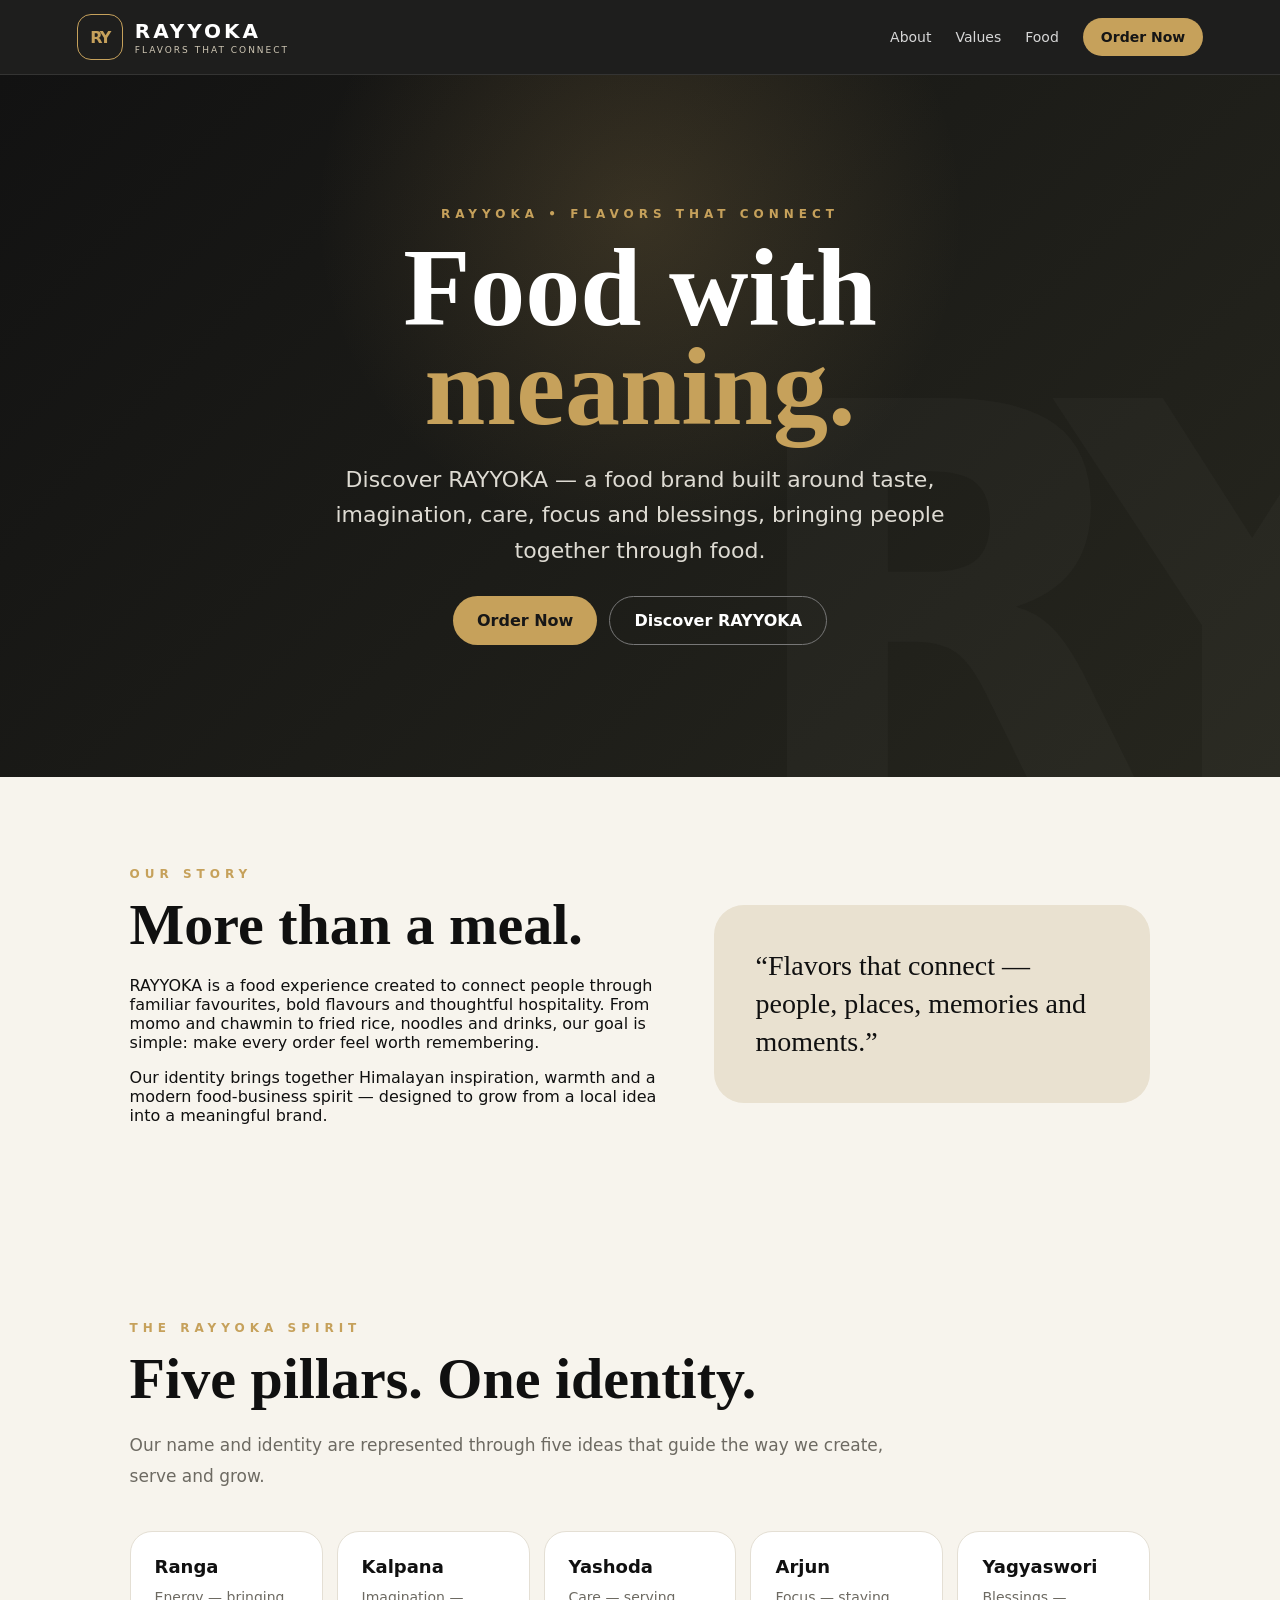
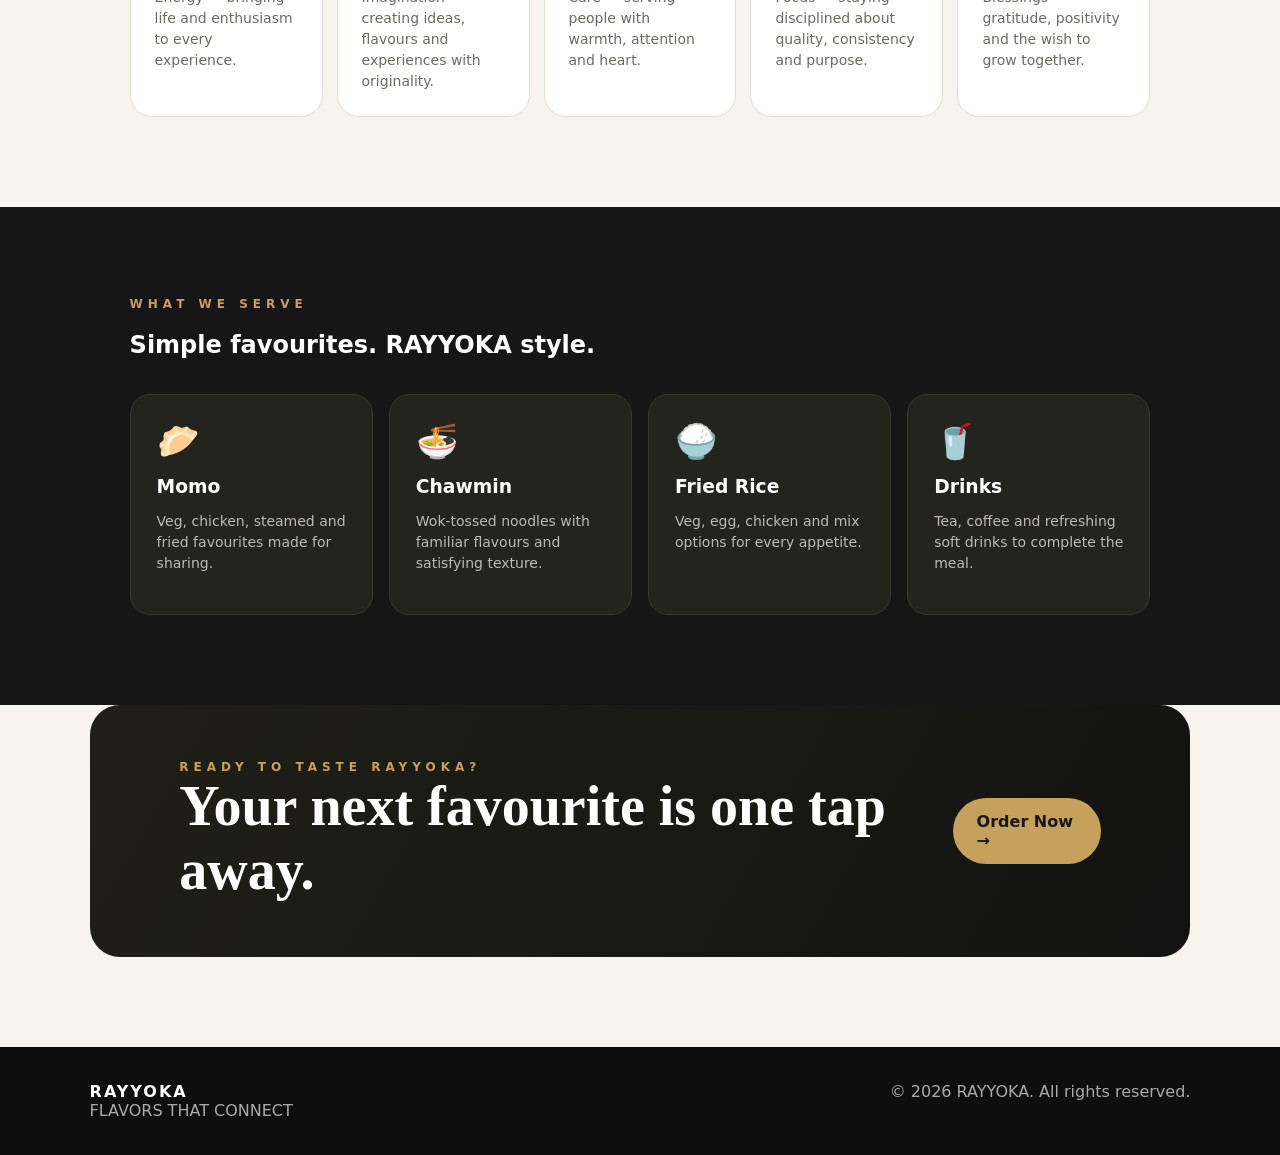
==== index.html @ 3b163a24 "Build official RAYYOKA public homepage with direct online ordering CTA" ====
<!doctype html>
<html lang="en">
<head>
<meta charset="utf-8">
<meta name="viewport" content="width=device-width,initial-scale=1,viewport-fit=cover">
<meta name="theme-color" content="#101010">
<meta name="description" content="RAYYOKA — Flavors That Connect. Discover our story, food, values and order online.">
<title>RAYYOKA • Flavors That Connect</title>
<style>
:root{--ink:#101010;--paper:#f7f4ed;--gold:#c6a15b;--olive:#697348;--muted:#6d6a62;--white:#fff}
*{box-sizing:border-box}html{scroll-behavior:smooth}body{margin:0;font-family:Inter,ui-sans-serif,system-ui,-apple-system,Segoe UI,sans-serif;background:var(--paper);color:var(--ink)}a{text-decoration:none;color:inherit}.nav{position:sticky;top:0;z-index:10;background:rgba(16,16,16,.94);backdrop-filter:blur(12px);color:#fff;display:flex;align-items:center;justify-content:space-between;padding:14px 6%;border-bottom:1px solid rgba(255,255,255,.1)}.brand{display:flex;align-items:center;gap:12px}.mark{width:46px;height:46px;border:1px solid var(--gold);border-radius:14px;display:grid;place-items:center;color:var(--gold);font-weight:900;letter-spacing:-2px}.brand b{font-size:20px;letter-spacing:3px}.brand small{display:block;color:#cfc7b4;font-size:9px;letter-spacing:2px;margin-top:2px}.links{display:flex;gap:24px;align-items:center;font-size:14px}.links a:not(.order){opacity:.82}.order{background:var(--gold);color:#151515;padding:11px 18px;border-radius:999px;font-weight:800}.hero{min-height:78vh;display:grid;place-items:center;text-align:center;padding:80px 7%;background:radial-gradient(circle at 50% 20%,rgba(198,161,91,.18),transparent 38%),linear-gradient(135deg,#121212,#26261e);color:#fff;position:relative;overflow:hidden}.hero:after{content:'RY';position:absolute;font-size:42vw;font-weight:900;letter-spacing:-.12em;color:rgba(255,255,255,.025);right:-8%;bottom:-20%}.hero>div{position:relative;z-index:1;max-width:850px}.eyebrow{color:var(--gold);letter-spacing:5px;font-size:12px;font-weight:800}.hero h1{font-family:Georgia,serif;font-size:clamp(52px,9vw,110px);line-height:.9;margin:18px 0}.hero h1 span{color:var(--gold)}.hero p{font-size:clamp(17px,2vw,22px);line-height:1.6;color:#dedbd3;max-width:700px;margin:25px auto}.actions{display:flex;gap:12px;justify-content:center;flex-wrap:wrap;margin-top:28px}.btn{display:inline-flex;align-items:center;justify-content:center;padding:14px 24px;border-radius:999px;font-weight:800}.primary{background:var(--gold);color:#171717}.secondary{border:1px solid #777;color:#fff}.section{padding:90px 7%;max-width:1200px;margin:auto}.section h2{font-family:Georgia,serif;font-size:clamp(34px,5vw,58px);margin:10px 0 18px}.section>p{max-width:760px;color:var(--muted);line-height:1.8;font-size:17px}.pillars{display:grid;grid-template-columns:repeat(5,1fr);gap:14px;margin-top:40px}.pillar{background:#fff;border:1px solid #e4dfd4;border-radius:22px;padding:24px;min-height:180px}.pillar strong{display:block;font-size:18px;margin-bottom:10px}.pillar span{color:var(--muted);line-height:1.5;font-size:14px}.menu{background:#161616;color:#fff;max-width:none}.menu-inner{max-width:1200px;margin:auto;padding:90px 7%}.cards{display:grid;grid-template-columns:repeat(4,1fr);gap:16px;margin-top:35px}.card{background:#24241e;border:1px solid #39382f;border-radius:20px;padding:26px}.card .icon{font-size:34px}.card h3{margin:15px 0 8px}.card p{color:#bcbab3;line-height:1.5;font-size:14px}.story{display:grid;grid-template-columns:1.1fr .9fr;gap:50px;align-items:center}.quote{background:#e9e1d0;border-radius:30px;padding:42px;font-family:Georgia,serif;font-size:28px;line-height:1.35}.cta{margin:0 7% 90px;border-radius:30px;padding:55px 7%;background:linear-gradient(120deg,#202018,#121212);color:#fff;display:flex;align-items:center;justify-content:space-between;gap:30px}.cta h2{margin:0;font-family:Georgia,serif;font-size:clamp(32px,5vw,56px)}footer{background:#0e0e0e;color:#aaa;padding:35px 7%;display:flex;justify-content:space-between;gap:20px;flex-wrap:wrap}footer b{color:#fff;letter-spacing:2px}@media(max-width:850px){.links a:not(.order){display:none}.pillars{grid-template-columns:1fr 1fr}.cards{grid-template-columns:1fr 1fr}.story{grid-template-columns:1fr}.cta{flex-direction:column;align-items:flex-start}}@media(max-width:520px){.pillars,.cards{grid-template-columns:1fr}.section,.menu-inner{padding-top:65px;padding-bottom:65px}.hero{min-height:72vh}.cta{margin-bottom:65px}}
</style>
</head>
<body>
<nav class="nav"><a class="brand" href="#top" aria-label="RAYYOKA home"><div class="mark">RY</div><div><b>RAYYOKA</b><small>FLAVORS THAT CONNECT</small></div></a><div class="links"><a href="#about">About</a><a href="#values">Values</a><a href="#menu">Food</a><a class="order" href="order.html">Order Now</a></div></nav>
<header class="hero" id="top"><div><div class="eyebrow">RAYYOKA • FLAVORS THAT CONNECT</div><h1>Food with <span>meaning.</span></h1><p>Discover RAYYOKA — a food brand built around taste, imagination, care, focus and blessings, bringing people together through food.</p><div class="actions"><a class="btn primary" href="order.html">Order Now</a><a class="btn secondary" href="#about">Discover RAYYOKA</a></div></div></header>
<section class="section" id="about"><div class="story"><div><div class="eyebrow">OUR STORY</div><h2>More than a meal.</h2><p>RAYYOKA is a food experience created to connect people through familiar favourites, bold flavours and thoughtful hospitality. From momo and chawmin to fried rice, noodles and drinks, our goal is simple: make every order feel worth remembering.</p><p>Our identity brings together Himalayan inspiration, warmth and a modern food-business spirit — designed to grow from a local idea into a meaningful brand.</p></div><div class="quote">“Flavors that connect — people, places, memories and moments.”</div></div></section>
<section class="section" id="values"><div class="eyebrow">THE RAYYOKA SPIRIT</div><h2>Five pillars. One identity.</h2><p>Our name and identity are represented through five ideas that guide the way we create, serve and grow.</p><div class="pillars"><div class="pillar"><strong>Ranga</strong><span>Energy — bringing life and enthusiasm to every experience.</span></div><div class="pillar"><strong>Kalpana</strong><span>Imagination — creating ideas, flavours and experiences with originality.</span></div><div class="pillar"><strong>Yashoda</strong><span>Care — serving people with warmth, attention and heart.</span></div><div class="pillar"><strong>Arjun</strong><span>Focus — staying disciplined about quality, consistency and purpose.</span></div><div class="pillar"><strong>Yagyaswori</strong><span>Blessings — gratitude, positivity and the wish to grow together.</span></div></div></section>
<section class="menu" id="menu"><div class="menu-inner"><div class="eyebrow">WHAT WE SERVE</div><h2>Simple favourites. RAYYOKA style.</h2><div class="cards"><div class="card"><div class="icon">🥟</div><h3>Momo</h3><p>Veg, chicken, steamed and fried favourites made for sharing.</p></div><div class="card"><div class="icon">🍜</div><h3>Chawmin</h3><p>Wok-tossed noodles with familiar flavours and satisfying texture.</p></div><div class="card"><div class="icon">🍚</div><h3>Fried Rice</h3><p>Veg, egg, chicken and mix options for every appetite.</p></div><div class="card"><div class="icon">🥤</div><h3>Drinks</h3><p>Tea, coffee and refreshing soft drinks to complete the meal.</p></div></div></div></section>
<section class="cta"><div><div class="eyebrow">READY TO TASTE RAYYOKA?</div><h2>Your next favourite is one tap away.</h2></div><a class="btn primary" href="order.html">Order Now →</a></section>
<footer><div><b>RAYYOKA</b><div>FLAVORS THAT CONNECT</div></div><div>© 2026 RAYYOKA. All rights reserved.</div></footer>
</body></html>
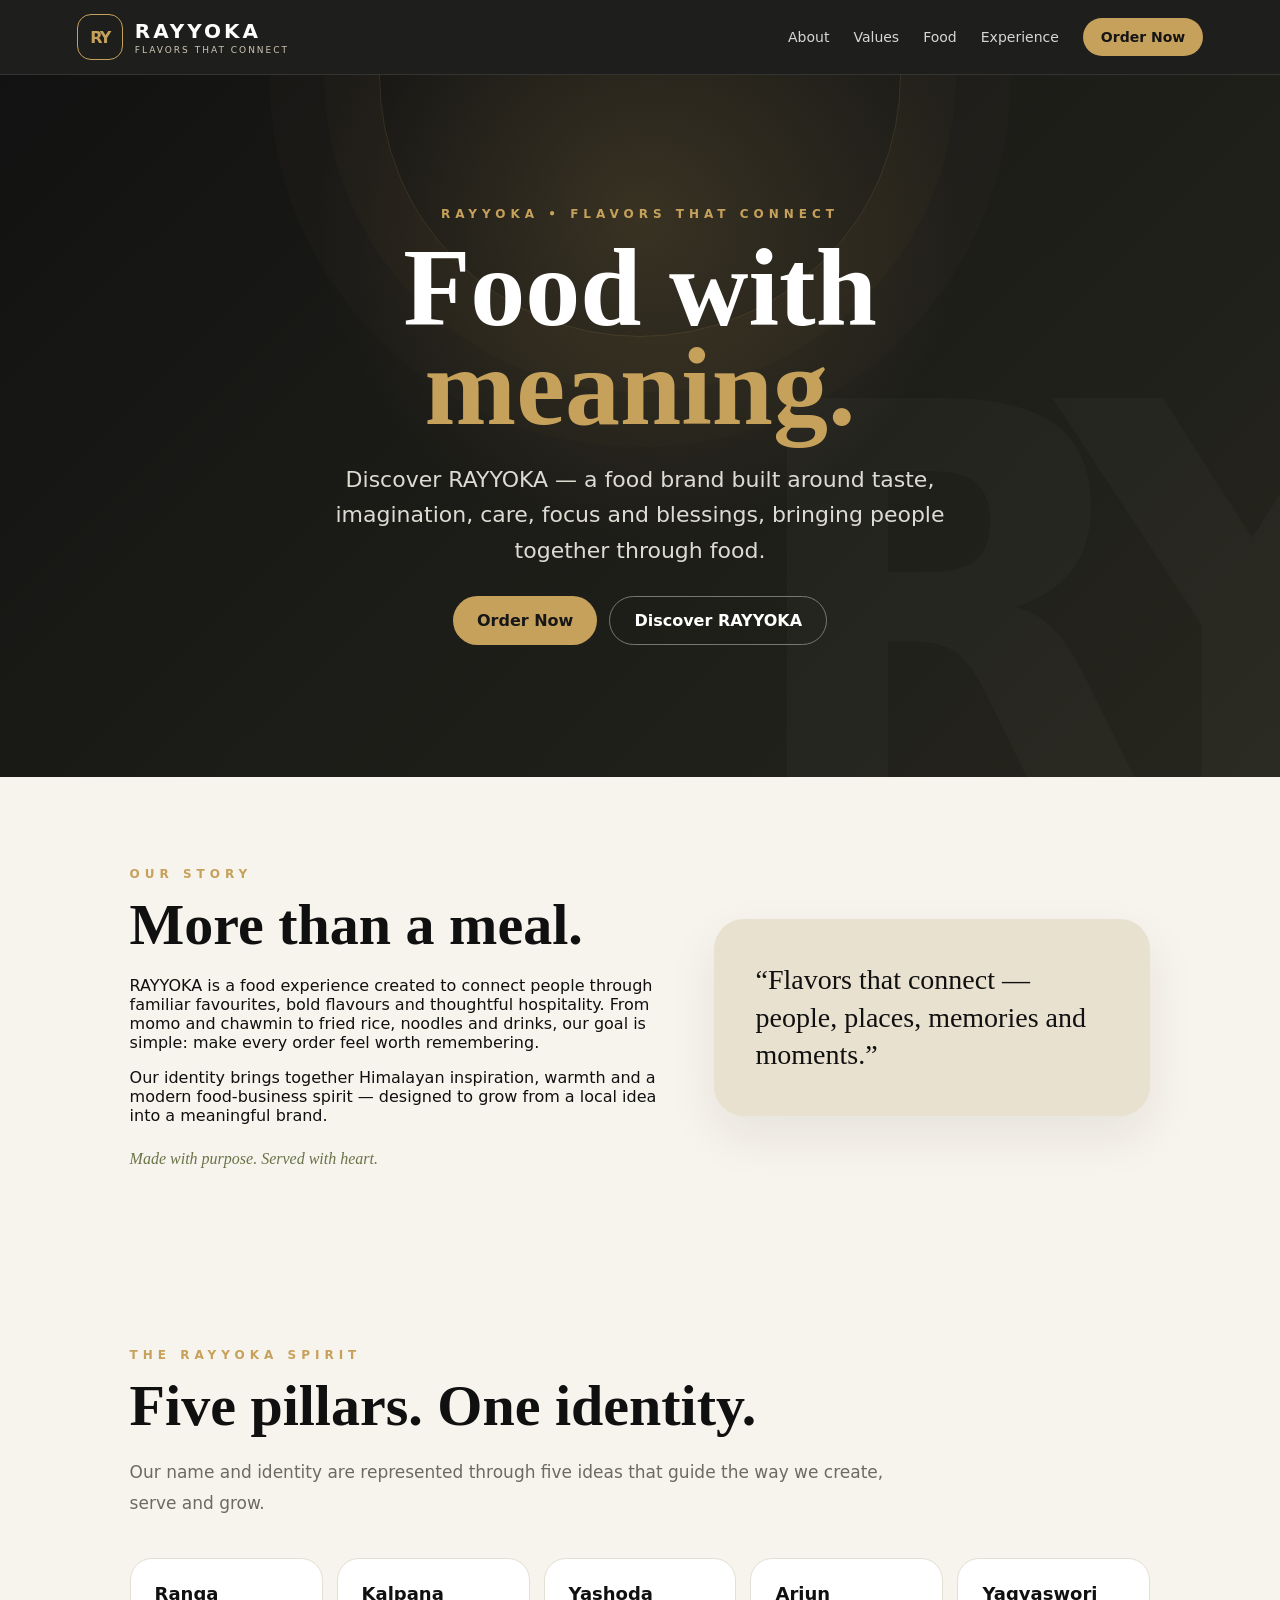
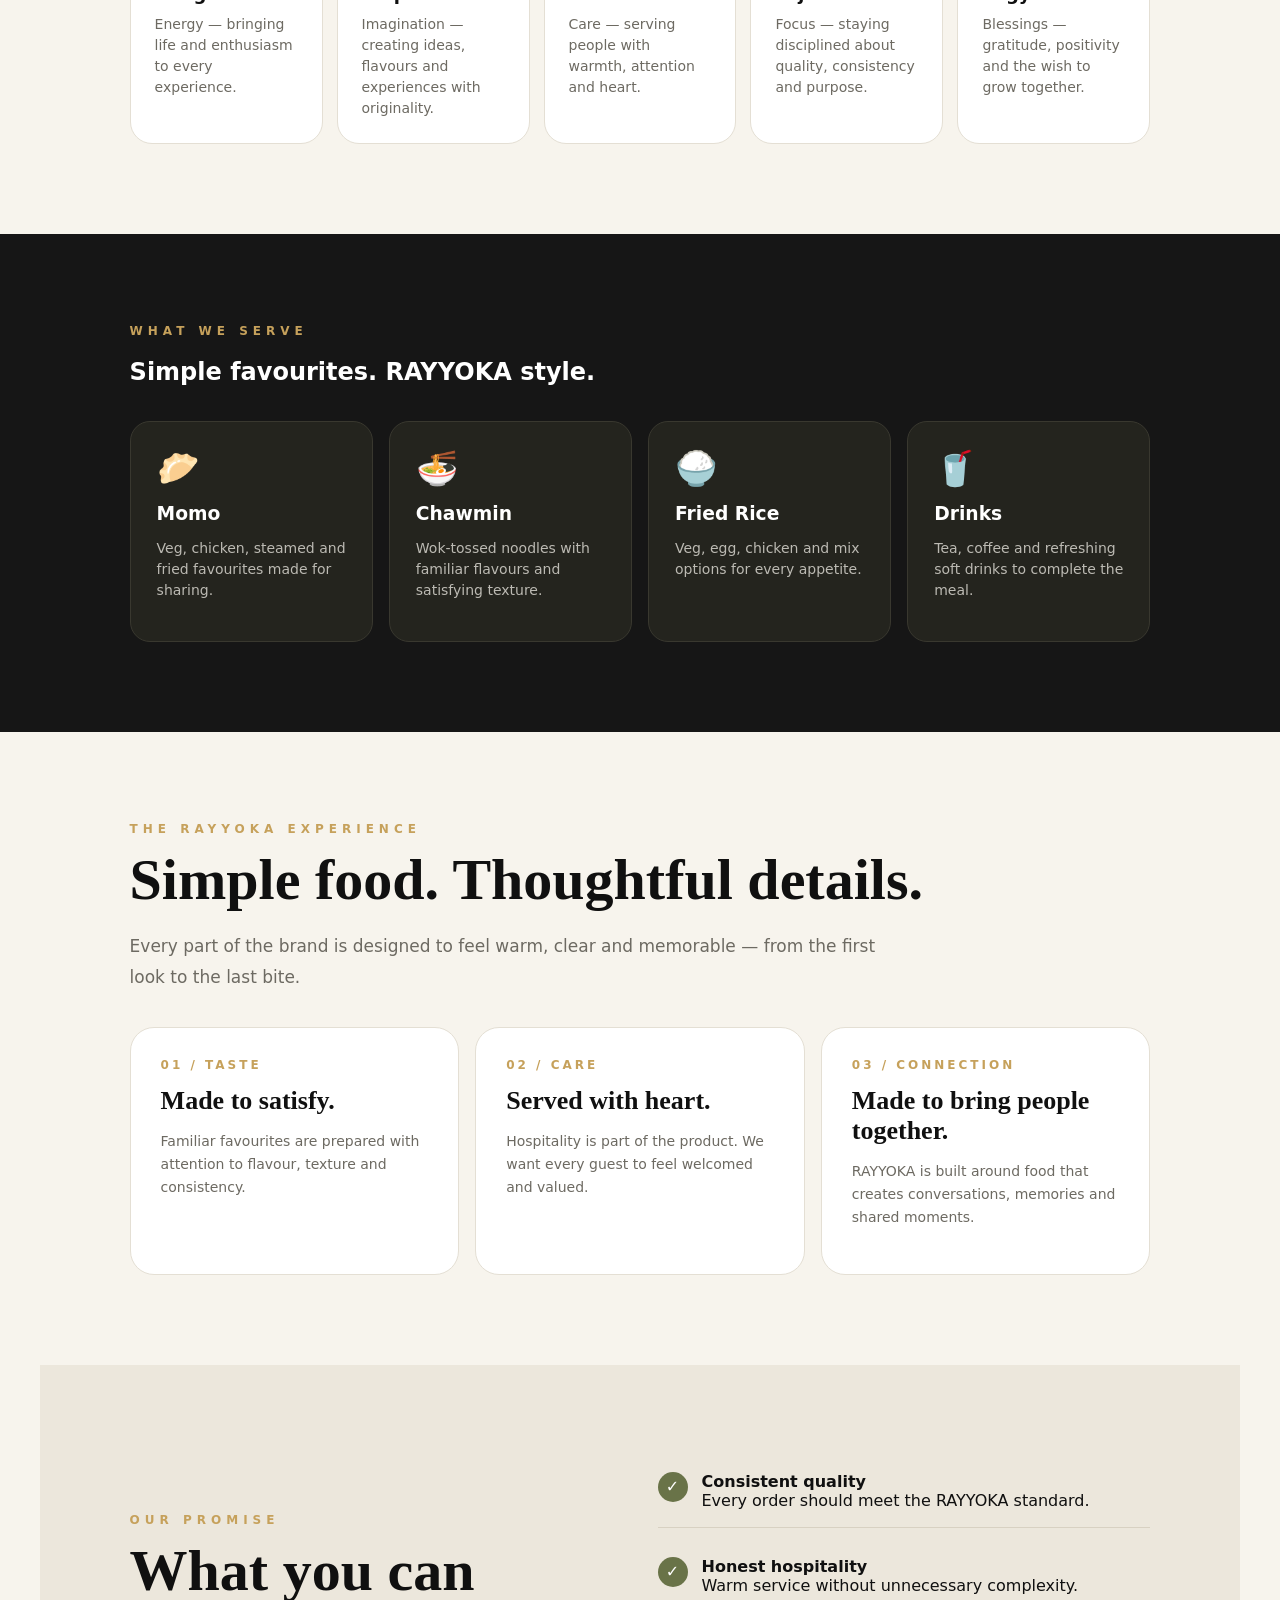
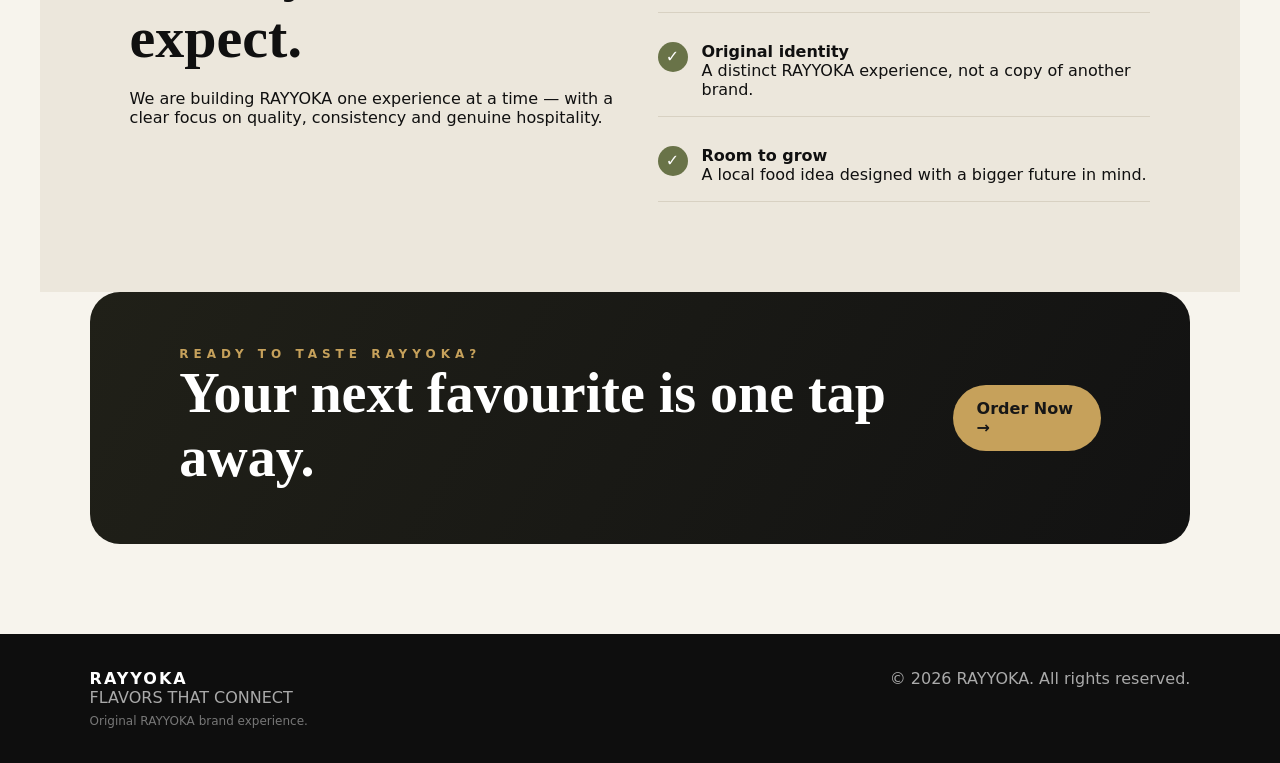
==== commit facbe76d: "Continue RAYYOKA premium public webpage" ====
--- a/index.html
+++ b/index.html
@@ -7,16 +7,18 @@
 <meta name="description" content="RAYYOKA — Flavors That Connect. Discover our story, food, values and order online.">
 <title>RAYYOKA • Flavors That Connect</title>
 <style>
-:root{--ink:#101010;--paper:#f7f4ed;--gold:#c6a15b;--olive:#697348;--muted:#6d6a62;--white:#fff}
-*{box-sizing:border-box}html{scroll-behavior:smooth}body{margin:0;font-family:Inter,ui-sans-serif,system-ui,-apple-system,Segoe UI,sans-serif;background:var(--paper);color:var(--ink)}a{text-decoration:none;color:inherit}.nav{position:sticky;top:0;z-index:10;background:rgba(16,16,16,.94);backdrop-filter:blur(12px);color:#fff;display:flex;align-items:center;justify-content:space-between;padding:14px 6%;border-bottom:1px solid rgba(255,255,255,.1)}.brand{display:flex;align-items:center;gap:12px}.mark{width:46px;height:46px;border:1px solid var(--gold);border-radius:14px;display:grid;place-items:center;color:var(--gold);font-weight:900;letter-spacing:-2px}.brand b{font-size:20px;letter-spacing:3px}.brand small{display:block;color:#cfc7b4;font-size:9px;letter-spacing:2px;margin-top:2px}.links{display:flex;gap:24px;align-items:center;font-size:14px}.links a:not(.order){opacity:.82}.order{background:var(--gold);color:#151515;padding:11px 18px;border-radius:999px;font-weight:800}.hero{min-height:78vh;display:grid;place-items:center;text-align:center;padding:80px 7%;background:radial-gradient(circle at 50% 20%,rgba(198,161,91,.18),transparent 38%),linear-gradient(135deg,#121212,#26261e);color:#fff;position:relative;overflow:hidden}.hero:after{content:'RY';position:absolute;font-size:42vw;font-weight:900;letter-spacing:-.12em;color:rgba(255,255,255,.025);right:-8%;bottom:-20%}.hero>div{position:relative;z-index:1;max-width:850px}.eyebrow{color:var(--gold);letter-spacing:5px;font-size:12px;font-weight:800}.hero h1{font-family:Georgia,serif;font-size:clamp(52px,9vw,110px);line-height:.9;margin:18px 0}.hero h1 span{color:var(--gold)}.hero p{font-size:clamp(17px,2vw,22px);line-height:1.6;color:#dedbd3;max-width:700px;margin:25px auto}.actions{display:flex;gap:12px;justify-content:center;flex-wrap:wrap;margin-top:28px}.btn{display:inline-flex;align-items:center;justify-content:center;padding:14px 24px;border-radius:999px;font-weight:800}.primary{background:var(--gold);color:#171717}.secondary{border:1px solid #777;color:#fff}.section{padding:90px 7%;max-width:1200px;margin:auto}.section h2{font-family:Georgia,serif;font-size:clamp(34px,5vw,58px);margin:10px 0 18px}.section>p{max-width:760px;color:var(--muted);line-height:1.8;font-size:17px}.pillars{display:grid;grid-template-columns:repeat(5,1fr);gap:14px;margin-top:40px}.pillar{background:#fff;border:1px solid #e4dfd4;border-radius:22px;padding:24px;min-height:180px}.pillar strong{display:block;font-size:18px;margin-bottom:10px}.pillar span{color:var(--muted);line-height:1.5;font-size:14px}.menu{background:#161616;color:#fff;max-width:none}.menu-inner{max-width:1200px;margin:auto;padding:90px 7%}.cards{display:grid;grid-template-columns:repeat(4,1fr);gap:16px;margin-top:35px}.card{background:#24241e;border:1px solid #39382f;border-radius:20px;padding:26px}.card .icon{font-size:34px}.card h3{margin:15px 0 8px}.card p{color:#bcbab3;line-height:1.5;font-size:14px}.story{display:grid;grid-template-columns:1.1fr .9fr;gap:50px;align-items:center}.quote{background:#e9e1d0;border-radius:30px;padding:42px;font-family:Georgia,serif;font-size:28px;line-height:1.35}.cta{margin:0 7% 90px;border-radius:30px;padding:55px 7%;background:linear-gradient(120deg,#202018,#121212);color:#fff;display:flex;align-items:center;justify-content:space-between;gap:30px}.cta h2{margin:0;font-family:Georgia,serif;font-size:clamp(32px,5vw,56px)}footer{background:#0e0e0e;color:#aaa;padding:35px 7%;display:flex;justify-content:space-between;gap:20px;flex-wrap:wrap}footer b{color:#fff;letter-spacing:2px}@media(max-width:850px){.links a:not(.order){display:none}.pillars{grid-template-columns:1fr 1fr}.cards{grid-template-columns:1fr 1fr}.story{grid-template-columns:1fr}.cta{flex-direction:column;align-items:flex-start}}@media(max-width:520px){.pillars,.cards{grid-template-columns:1fr}.section,.menu-inner{padding-top:65px;padding-bottom:65px}.hero{min-height:72vh}.cta{margin-bottom:65px}}
+:root{--ink:#101010;--paper:#f7f4ed;--gold:#c6a15b;--olive:#697348;--muted:#6d6a62;--line:#e4dfd4;--white:#fff}
+*{box-sizing:border-box}html{scroll-behavior:smooth}body{margin:0;font-family:Inter,ui-sans-serif,system-ui,-apple-system,Segoe UI,sans-serif;background:var(--paper);color:var(--ink)}a{text-decoration:none;color:inherit}.nav{position:sticky;top:0;z-index:50;background:rgba(16,16,16,.94);backdrop-filter:blur(14px);color:#fff;display:flex;align-items:center;justify-content:space-between;padding:14px 6%;border-bottom:1px solid rgba(255,255,255,.1)}.brand{display:flex;align-items:center;gap:12px}.mark{width:46px;height:46px;border:1px solid var(--gold);border-radius:14px;display:grid;place-items:center;color:var(--gold);font-weight:900;letter-spacing:-2px}.brand b{font-size:20px;letter-spacing:3px}.brand small{display:block;color:#cfc7b4;font-size:9px;letter-spacing:2px;margin-top:2px}.links{display:flex;gap:24px;align-items:center;font-size:14px}.links a:not(.order){opacity:.82}.order{background:var(--gold);color:#151515;padding:11px 18px;border-radius:999px;font-weight:800}.hero{min-height:78vh;display:grid;place-items:center;text-align:center;padding:80px 7%;background:radial-gradient(circle at 50% 20%,rgba(198,161,91,.18),transparent 38%),linear-gradient(135deg,#121212,#26261e);color:#fff;position:relative;overflow:hidden}.hero:before{content:'';position:absolute;width:520px;height:520px;border:1px solid rgba(198,161,91,.16);border-radius:50%;top:-260px;left:50%;transform:translateX(-50%);box-shadow:0 0 0 55px rgba(198,161,91,.025),0 0 0 110px rgba(198,161,91,.018)}.hero:after{content:'RY';position:absolute;font-size:42vw;font-weight:900;letter-spacing:-.12em;color:rgba(255,255,255,.025);right:-8%;bottom:-20%}.hero>div{position:relative;z-index:1;max-width:850px}.eyebrow{color:var(--gold);letter-spacing:5px;font-size:12px;font-weight:800}.hero h1{font-family:Georgia,serif;font-size:clamp(52px,9vw,110px);line-height:.9;margin:18px 0}.hero h1 span{color:var(--gold)}.hero p{font-size:clamp(17px,2vw,22px);line-height:1.6;color:#dedbd3;max-width:700px;margin:25px auto}.actions{display:flex;gap:12px;justify-content:center;flex-wrap:wrap;margin-top:28px}.btn{display:inline-flex;align-items:center;justify-content:center;padding:14px 24px;border-radius:999px;font-weight:800;transition:.2s}.btn:hover{transform:translateY(-2px)}.primary{background:var(--gold);color:#171717}.secondary{border:1px solid #777;color:#fff}.section{padding:90px 7%;max-width:1200px;margin:auto}.section h2{font-family:Georgia,serif;font-size:clamp(34px,5vw,58px);margin:10px 0 18px}.section>p{max-width:760px;color:var(--muted);line-height:1.8;font-size:17px}.story{display:grid;grid-template-columns:1.1fr .9fr;gap:50px;align-items:center}.quote{background:#e9e1d0;border-radius:30px;padding:42px;font-family:Georgia,serif;font-size:28px;line-height:1.35;box-shadow:0 20px 50px rgba(35,31,22,.08)}.signature{margin-top:25px;color:var(--olive);font-family:Georgia,serif;font-style:italic}.pillars{display:grid;grid-template-columns:repeat(5,1fr);gap:14px;margin-top:40px}.pillar{background:#fff;border:1px solid var(--line);border-radius:22px;padding:24px;min-height:180px;transition:.2s}.pillar:hover{transform:translateY(-4px);box-shadow:0 16px 35px rgba(20,20,15,.08)}.pillar strong{display:block;font-size:18px;margin-bottom:10px}.pillar span{color:var(--muted);line-height:1.5;font-size:14px}.menu{background:#161616;color:#fff;max-width:none}.menu-inner{max-width:1200px;margin:auto;padding:90px 7%}.cards{display:grid;grid-template-columns:repeat(4,1fr);gap:16px;margin-top:35px}.card{background:#24241e;border:1px solid #39382f;border-radius:20px;padding:26px;transition:.2s}.card:hover{transform:translateY(-5px);border-color:#625a43}.card .icon{font-size:34px}.card h3{margin:15px 0 8px}.card p{color:#bcbab3;line-height:1.5;font-size:14px}.experience{display:grid;grid-template-columns:repeat(3,1fr);gap:16px;margin-top:35px}.experience article{background:#fff;border:1px solid var(--line);border-radius:24px;padding:30px}.experience .num{font-size:12px;letter-spacing:3px;color:var(--gold);font-weight:900}.experience h3{font-family:Georgia,serif;font-size:26px;margin:14px 0 8px}.experience p{color:var(--muted);line-height:1.65;font-size:14px}.promise{background:#ece7dc}.promise-grid{display:grid;grid-template-columns:1fr 1fr;gap:35px;align-items:center}.promise-list{display:grid;gap:12px}.promise-item{display:flex;gap:14px;align-items:flex-start;padding:17px 0;border-bottom:1px solid #d8d1c2}.check{width:30px;height:30px;border-radius:50%;background:var(--olive);color:#fff;display:grid;place-items:center;font-weight:900;flex:none}.cta{margin:0 7% 90px;border-radius:30px;padding:55px 7%;background:linear-gradient(120deg,#202018,#121212);color:#fff;display:flex;align-items:center;justify-content:space-between;gap:30px}.cta h2{margin:0;font-family:Georgia,serif;font-size:clamp(32px,5vw,56px)}footer{background:#0e0e0e;color:#aaa;padding:35px 7%;display:flex;justify-content:space-between;gap:20px;flex-wrap:wrap}footer b{color:#fff;letter-spacing:2px}footer span{color:#777;font-size:12px;display:block;margin-top:7px}@media(max-width:850px){.links a:not(.order){display:none}.pillars{grid-template-columns:1fr 1fr}.cards{grid-template-columns:1fr 1fr}.story,.promise-grid{grid-template-columns:1fr}.experience{grid-template-columns:1fr}.cta{flex-direction:column;align-items:flex-start}}@media(max-width:520px){.pillars,.cards{grid-template-columns:1fr}.section,.menu-inner{padding-top:65px;padding-bottom:65px}.hero{min-height:72vh}.cta{margin-bottom:65px}}
 </style>
 </head>
 <body>
-<nav class="nav"><a class="brand" href="#top" aria-label="RAYYOKA home"><div class="mark">RY</div><div><b>RAYYOKA</b><small>FLAVORS THAT CONNECT</small></div></a><div class="links"><a href="#about">About</a><a href="#values">Values</a><a href="#menu">Food</a><a class="order" href="order.html">Order Now</a></div></nav>
+<nav class="nav"><a class="brand" href="#top" aria-label="RAYYOKA home"><div class="mark">RY</div><div><b>RAYYOKA</b><small>FLAVORS THAT CONNECT</small></div></a><div class="links"><a href="#about">About</a><a href="#values">Values</a><a href="#menu">Food</a><a href="#experience">Experience</a><a class="order" href="order.html">Order Now</a></div></nav>
 <header class="hero" id="top"><div><div class="eyebrow">RAYYOKA • FLAVORS THAT CONNECT</div><h1>Food with <span>meaning.</span></h1><p>Discover RAYYOKA — a food brand built around taste, imagination, care, focus and blessings, bringing people together through food.</p><div class="actions"><a class="btn primary" href="order.html">Order Now</a><a class="btn secondary" href="#about">Discover RAYYOKA</a></div></div></header>
-<section class="section" id="about"><div class="story"><div><div class="eyebrow">OUR STORY</div><h2>More than a meal.</h2><p>RAYYOKA is a food experience created to connect people through familiar favourites, bold flavours and thoughtful hospitality. From momo and chawmin to fried rice, noodles and drinks, our goal is simple: make every order feel worth remembering.</p><p>Our identity brings together Himalayan inspiration, warmth and a modern food-business spirit — designed to grow from a local idea into a meaningful brand.</p></div><div class="quote">“Flavors that connect — people, places, memories and moments.”</div></div></section>
+<section class="section" id="about"><div class="story"><div><div class="eyebrow">OUR STORY</div><h2>More than a meal.</h2><p>RAYYOKA is a food experience created to connect people through familiar favourites, bold flavours and thoughtful hospitality. From momo and chawmin to fried rice, noodles and drinks, our goal is simple: make every order feel worth remembering.</p><p>Our identity brings together Himalayan inspiration, warmth and a modern food-business spirit — designed to grow from a local idea into a meaningful brand.</p><div class="signature">Made with purpose. Served with heart.</div></div><div class="quote">“Flavors that connect — people, places, memories and moments.”</div></div></section>
 <section class="section" id="values"><div class="eyebrow">THE RAYYOKA SPIRIT</div><h2>Five pillars. One identity.</h2><p>Our name and identity are represented through five ideas that guide the way we create, serve and grow.</p><div class="pillars"><div class="pillar"><strong>Ranga</strong><span>Energy — bringing life and enthusiasm to every experience.</span></div><div class="pillar"><strong>Kalpana</strong><span>Imagination — creating ideas, flavours and experiences with originality.</span></div><div class="pillar"><strong>Yashoda</strong><span>Care — serving people with warmth, attention and heart.</span></div><div class="pillar"><strong>Arjun</strong><span>Focus — staying disciplined about quality, consistency and purpose.</span></div><div class="pillar"><strong>Yagyaswori</strong><span>Blessings — gratitude, positivity and the wish to grow together.</span></div></div></section>
 <section class="menu" id="menu"><div class="menu-inner"><div class="eyebrow">WHAT WE SERVE</div><h2>Simple favourites. RAYYOKA style.</h2><div class="cards"><div class="card"><div class="icon">🥟</div><h3>Momo</h3><p>Veg, chicken, steamed and fried favourites made for sharing.</p></div><div class="card"><div class="icon">🍜</div><h3>Chawmin</h3><p>Wok-tossed noodles with familiar flavours and satisfying texture.</p></div><div class="card"><div class="icon">🍚</div><h3>Fried Rice</h3><p>Veg, egg, chicken and mix options for every appetite.</p></div><div class="card"><div class="icon">🥤</div><h3>Drinks</h3><p>Tea, coffee and refreshing soft drinks to complete the meal.</p></div></div></div></section>
+<section class="section" id="experience"><div class="eyebrow">THE RAYYOKA EXPERIENCE</div><h2>Simple food. Thoughtful details.</h2><p>Every part of the brand is designed to feel warm, clear and memorable — from the first look to the last bite.</p><div class="experience"><article><div class="num">01 / TASTE</div><h3>Made to satisfy.</h3><p>Familiar favourites are prepared with attention to flavour, texture and consistency.</p></article><article><div class="num">02 / CARE</div><h3>Served with heart.</h3><p>Hospitality is part of the product. We want every guest to feel welcomed and valued.</p></article><article><div class="num">03 / CONNECTION</div><h3>Made to bring people together.</h3><p>RAYYOKA is built around food that creates conversations, memories and shared moments.</p></article></div></section>
+<section class="section promise"><div class="promise-grid"><div><div class="eyebrow">OUR PROMISE</div><h2>What you can expect.</h2><p>We are building RAYYOKA one experience at a time — with a clear focus on quality, consistency and genuine hospitality.</p></div><div class="promise-list"><div class="promise-item"><div class="check">✓</div><div><strong>Consistent quality</strong><br><span>Every order should meet the RAYYOKA standard.</span></div></div><div class="promise-item"><div class="check">✓</div><div><strong>Honest hospitality</strong><br><span>Warm service without unnecessary complexity.</span></div></div><div class="promise-item"><div class="check">✓</div><div><strong>Original identity</strong><br><span>A distinct RAYYOKA experience, not a copy of another brand.</span></div></div><div class="promise-item"><div class="check">✓</div><div><strong>Room to grow</strong><br><span>A local food idea designed with a bigger future in mind.</span></div></div></div></div></section>
 <section class="cta"><div><div class="eyebrow">READY TO TASTE RAYYOKA?</div><h2>Your next favourite is one tap away.</h2></div><a class="btn primary" href="order.html">Order Now →</a></section>
-<footer><div><b>RAYYOKA</b><div>FLAVORS THAT CONNECT</div></div><div>© 2026 RAYYOKA. All rights reserved.</div></footer>
+<footer><div><b>RAYYOKA</b><div>FLAVORS THAT CONNECT</div><span>Original RAYYOKA brand experience.</span></div><div>© 2026 RAYYOKA. All rights reserved.</div></footer>
 </body></html>
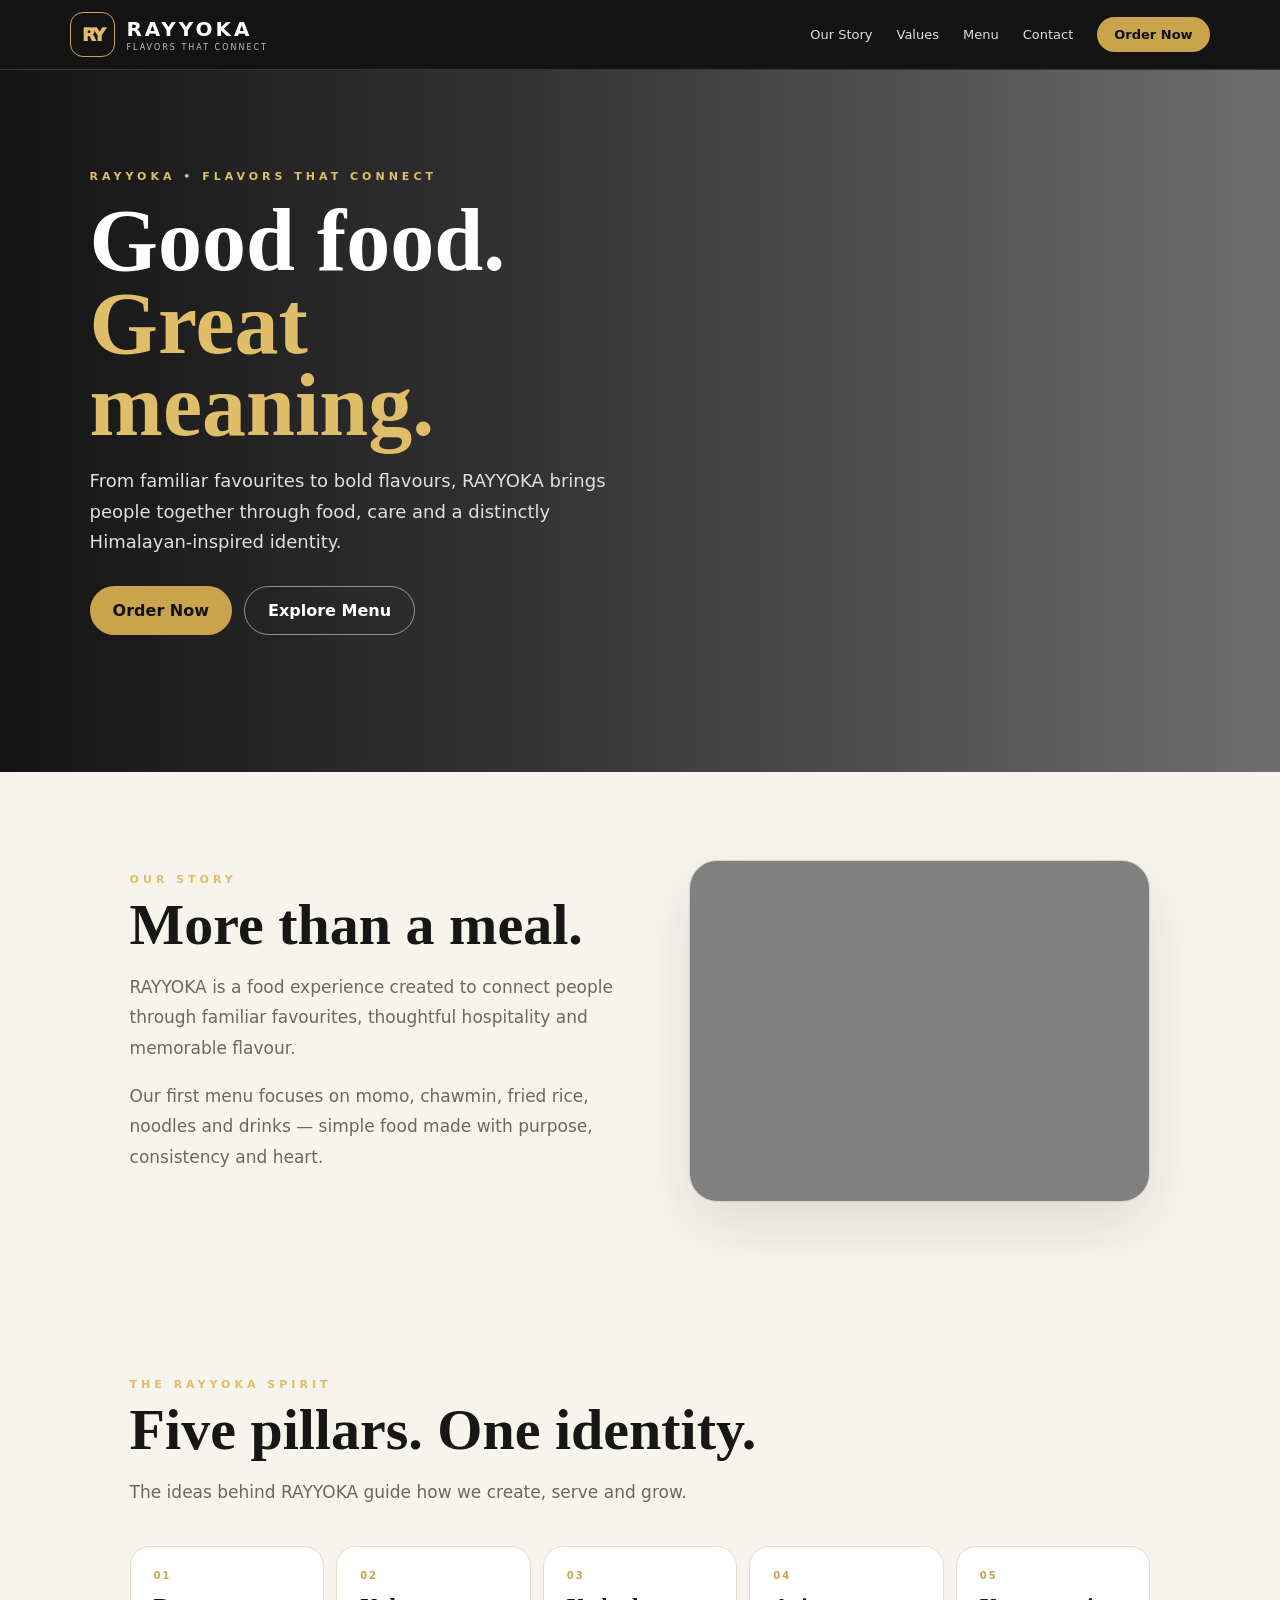
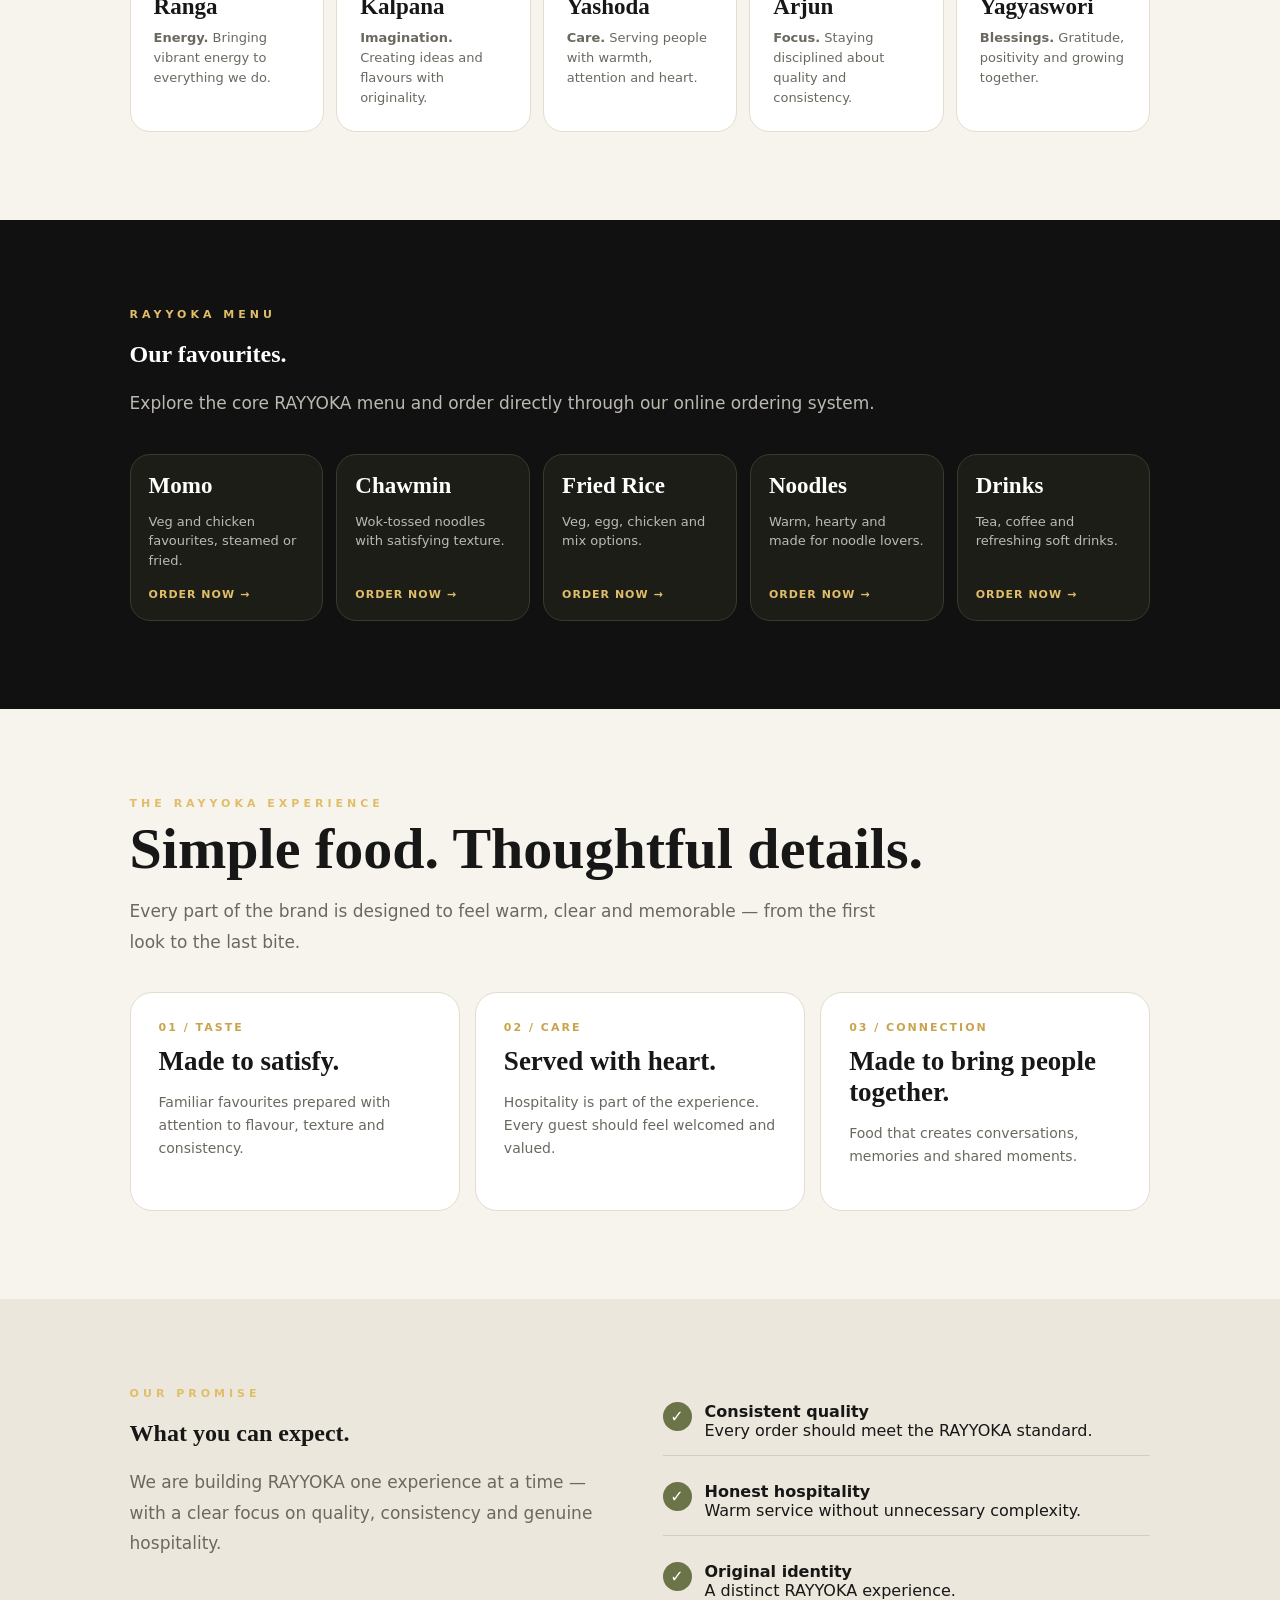
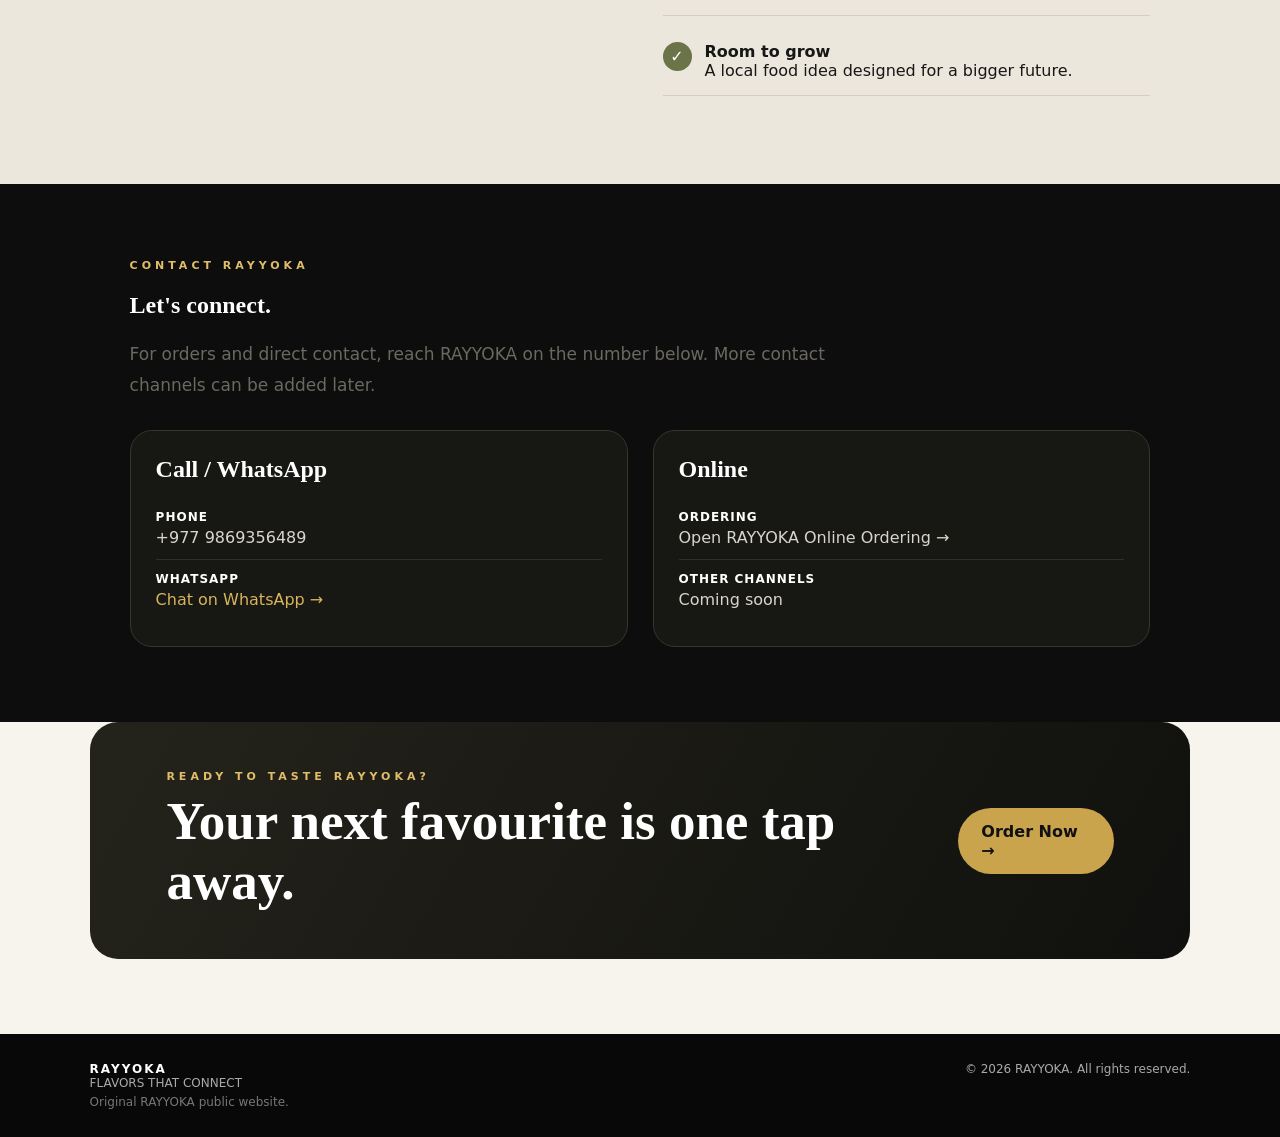
==== commit c3767cc3: "Complete RAYYOKA public webpage with food visuals and contact details" ====
--- a/index.html
+++ b/index.html
@@ -3,22 +3,22 @@
 <head>
 <meta charset="utf-8">
 <meta name="viewport" content="width=device-width,initial-scale=1,viewport-fit=cover">
-<meta name="theme-color" content="#101010">
-<meta name="description" content="RAYYOKA — Flavors That Connect. Discover our story, food, values and order online.">
+<meta name="theme-color" content="#0d0d0d">
+<meta name="description" content="RAYYOKA — Flavors That Connect. Authentic favourites, thoughtful hospitality and a modern Himalayan-inspired food experience.">
 <title>RAYYOKA • Flavors That Connect</title>
 <style>
-:root{--ink:#101010;--paper:#f7f4ed;--gold:#c6a15b;--olive:#697348;--muted:#6d6a62;--line:#e4dfd4;--white:#fff}
-*{box-sizing:border-box}html{scroll-behavior:smooth}body{margin:0;font-family:Inter,ui-sans-serif,system-ui,-apple-system,Segoe UI,sans-serif;background:var(--paper);color:var(--ink)}a{text-decoration:none;color:inherit}.nav{position:sticky;top:0;z-index:50;background:rgba(16,16,16,.94);backdrop-filter:blur(14px);color:#fff;display:flex;align-items:center;justify-content:space-between;padding:14px 6%;border-bottom:1px solid rgba(255,255,255,.1)}.brand{display:flex;align-items:center;gap:12px}.mark{width:46px;height:46px;border:1px solid var(--gold);border-radius:14px;display:grid;place-items:center;color:var(--gold);font-weight:900;letter-spacing:-2px}.brand b{font-size:20px;letter-spacing:3px}.brand small{display:block;color:#cfc7b4;font-size:9px;letter-spacing:2px;margin-top:2px}.links{display:flex;gap:24px;align-items:center;font-size:14px}.links a:not(.order){opacity:.82}.order{background:var(--gold);color:#151515;padding:11px 18px;border-radius:999px;font-weight:800}.hero{min-height:78vh;display:grid;place-items:center;text-align:center;padding:80px 7%;background:radial-gradient(circle at 50% 20%,rgba(198,161,91,.18),transparent 38%),linear-gradient(135deg,#121212,#26261e);color:#fff;position:relative;overflow:hidden}.hero:before{content:'';position:absolute;width:520px;height:520px;border:1px solid rgba(198,161,91,.16);border-radius:50%;top:-260px;left:50%;transform:translateX(-50%);box-shadow:0 0 0 55px rgba(198,161,91,.025),0 0 0 110px rgba(198,161,91,.018)}.hero:after{content:'RY';position:absolute;font-size:42vw;font-weight:900;letter-spacing:-.12em;color:rgba(255,255,255,.025);right:-8%;bottom:-20%}.hero>div{position:relative;z-index:1;max-width:850px}.eyebrow{color:var(--gold);letter-spacing:5px;font-size:12px;font-weight:800}.hero h1{font-family:Georgia,serif;font-size:clamp(52px,9vw,110px);line-height:.9;margin:18px 0}.hero h1 span{color:var(--gold)}.hero p{font-size:clamp(17px,2vw,22px);line-height:1.6;color:#dedbd3;max-width:700px;margin:25px auto}.actions{display:flex;gap:12px;justify-content:center;flex-wrap:wrap;margin-top:28px}.btn{display:inline-flex;align-items:center;justify-content:center;padding:14px 24px;border-radius:999px;font-weight:800;transition:.2s}.btn:hover{transform:translateY(-2px)}.primary{background:var(--gold);color:#171717}.secondary{border:1px solid #777;color:#fff}.section{padding:90px 7%;max-width:1200px;margin:auto}.section h2{font-family:Georgia,serif;font-size:clamp(34px,5vw,58px);margin:10px 0 18px}.section>p{max-width:760px;color:var(--muted);line-height:1.8;font-size:17px}.story{display:grid;grid-template-columns:1.1fr .9fr;gap:50px;align-items:center}.quote{background:#e9e1d0;border-radius:30px;padding:42px;font-family:Georgia,serif;font-size:28px;line-height:1.35;box-shadow:0 20px 50px rgba(35,31,22,.08)}.signature{margin-top:25px;color:var(--olive);font-family:Georgia,serif;font-style:italic}.pillars{display:grid;grid-template-columns:repeat(5,1fr);gap:14px;margin-top:40px}.pillar{background:#fff;border:1px solid var(--line);border-radius:22px;padding:24px;min-height:180px;transition:.2s}.pillar:hover{transform:translateY(-4px);box-shadow:0 16px 35px rgba(20,20,15,.08)}.pillar strong{display:block;font-size:18px;margin-bottom:10px}.pillar span{color:var(--muted);line-height:1.5;font-size:14px}.menu{background:#161616;color:#fff;max-width:none}.menu-inner{max-width:1200px;margin:auto;padding:90px 7%}.cards{display:grid;grid-template-columns:repeat(4,1fr);gap:16px;margin-top:35px}.card{background:#24241e;border:1px solid #39382f;border-radius:20px;padding:26px;transition:.2s}.card:hover{transform:translateY(-5px);border-color:#625a43}.card .icon{font-size:34px}.card h3{margin:15px 0 8px}.card p{color:#bcbab3;line-height:1.5;font-size:14px}.experience{display:grid;grid-template-columns:repeat(3,1fr);gap:16px;margin-top:35px}.experience article{background:#fff;border:1px solid var(--line);border-radius:24px;padding:30px}.experience .num{font-size:12px;letter-spacing:3px;color:var(--gold);font-weight:900}.experience h3{font-family:Georgia,serif;font-size:26px;margin:14px 0 8px}.experience p{color:var(--muted);line-height:1.65;font-size:14px}.promise{background:#ece7dc}.promise-grid{display:grid;grid-template-columns:1fr 1fr;gap:35px;align-items:center}.promise-list{display:grid;gap:12px}.promise-item{display:flex;gap:14px;align-items:flex-start;padding:17px 0;border-bottom:1px solid #d8d1c2}.check{width:30px;height:30px;border-radius:50%;background:var(--olive);color:#fff;display:grid;place-items:center;font-weight:900;flex:none}.cta{margin:0 7% 90px;border-radius:30px;padding:55px 7%;background:linear-gradient(120deg,#202018,#121212);color:#fff;display:flex;align-items:center;justify-content:space-between;gap:30px}.cta h2{margin:0;font-family:Georgia,serif;font-size:clamp(32px,5vw,56px)}footer{background:#0e0e0e;color:#aaa;padding:35px 7%;display:flex;justify-content:space-between;gap:20px;flex-wrap:wrap}footer b{color:#fff;letter-spacing:2px}footer span{color:#777;font-size:12px;display:block;margin-top:7px}@media(max-width:850px){.links a:not(.order){display:none}.pillars{grid-template-columns:1fr 1fr}.cards{grid-template-columns:1fr 1fr}.story,.promise-grid{grid-template-columns:1fr}.experience{grid-template-columns:1fr}.cta{flex-direction:column;align-items:flex-start}}@media(max-width:520px){.pillars,.cards{grid-template-columns:1fr}.section,.menu-inner{padding-top:65px;padding-bottom:65px}.hero{min-height:72vh}.cta{margin-bottom:65px}}
+:root{--ink:#0d0d0d;--gold:#c9a44d;--gold2:#e0bd69;--paper:#f7f4ed;--muted:#6b685f;--line:#e3ddd0;--olive:#6b7448}*{box-sizing:border-box}html{scroll-behavior:smooth}body{margin:0;background:var(--paper);color:#171717;font-family:Inter,system-ui,-apple-system,BlinkMacSystemFont,"Segoe UI",sans-serif}a{color:inherit;text-decoration:none}img{display:block;max-width:100%}.nav{position:sticky;top:0;z-index:100;background:rgba(10,10,10,.96);backdrop-filter:blur(16px);color:#fff;padding:12px 5.5%;display:flex;align-items:center;justify-content:space-between;border-bottom:1px solid rgba(201,164,77,.25)}.brand{display:flex;align-items:center;gap:11px}.mark{width:45px;height:45px;border:1px solid var(--gold);border-radius:13px;display:grid;place-items:center;color:var(--gold2);font-weight:950;letter-spacing:-2px;font-size:18px}.brand b{font-size:20px;letter-spacing:3px}.brand small{display:block;color:#c8bea9;font-size:8px;letter-spacing:2px;margin-top:2px}.links{display:flex;align-items:center;gap:24px;font-size:13px}.links a{opacity:.86}.links .order{opacity:1;background:var(--gold);color:#111;padding:10px 17px;border-radius:999px;font-weight:850}.hero{min-height:78vh;position:relative;overflow:hidden;color:#fff;background:#111}.hero-img{position:absolute;inset:0;width:100%;height:100%;object-fit:cover;object-position:center;filter:saturate(.95)}.hero:after{content:"";position:absolute;inset:0;background:linear-gradient(90deg,rgba(5,5,5,.88) 0%,rgba(5,5,5,.62) 42%,rgba(5,5,5,.15) 100%)}.hero-content{position:relative;z-index:2;max-width:720px;padding:100px 7% 90px}.eyebrow{font-size:11px;letter-spacing:4px;font-weight:850;color:var(--gold2)}h1,h2,h3{font-family:Georgia,"Times New Roman",serif}.hero h1{font-size:clamp(48px,7vw,88px);line-height:.94;margin:17px 0}.hero h1 span{color:var(--gold2)}.hero p{max-width:600px;color:#e4e0d8;font-size:18px;line-height:1.7}.actions{display:flex;gap:12px;flex-wrap:wrap;margin-top:28px}.btn{display:inline-flex;align-items:center;justify-content:center;border-radius:999px;padding:14px 23px;font-weight:850;transition:.2s}.btn:hover{transform:translateY(-2px)}.primary{background:var(--gold);color:#111}.secondary{border:1px solid rgba(255,255,255,.5);color:#fff}.section{max-width:1200px;margin:auto;padding:88px 7%}.section h2{font-size:clamp(35px,5vw,58px);line-height:1;margin:10px 0 18px}.lead{max-width:760px;color:var(--muted);font-size:17px;line-height:1.8}.story{display:grid;grid-template-columns:1.05fr .95fr;gap:50px;align-items:center}.story-photo{border-radius:28px;overflow:hidden;box-shadow:0 25px 60px #211b0e1c;border:1px solid #d9d0bf}.story-photo img{width:100%;height:340px;object-fit:cover}.pillars{display:grid;grid-template-columns:repeat(5,1fr);gap:12px;margin-top:38px}.pillar{background:#fff;border:1px solid var(--line);border-radius:20px;padding:23px;min-height:185px;transition:.2s}.pillar:hover{transform:translateY(-4px);box-shadow:0 15px 30px #17130a12}.pillar .num{font-size:10px;color:var(--gold);letter-spacing:2px;font-weight:900}.pillar h3{font-size:23px;margin:13px 0 8px}.pillar p{color:var(--muted);font-size:13px;line-height:1.55;margin:0}.menu{background:#111;color:#fff;max-width:none;padding:0}.menu-inner{max-width:1200px;margin:auto;padding:88px 7%}.menu-inner .lead{color:#bcb9b0}.cards{display:grid;grid-template-columns:repeat(5,1fr);gap:13px;margin-top:35px}.card{overflow:hidden;background:#1d1d18;border:1px solid #3b382f;border-radius:20px;transition:.2s}.card:hover{transform:translateY(-5px);border-color:#75633b}.card img{width:100%;height:180px;object-fit:cover}.card-body{padding:18px}.card h3{font-size:23px;margin:0 0 7px}.card p{color:#bcbab3;font-size:13px;line-height:1.5;min-height:58px}.card .mini{display:inline-block;color:var(--gold2);font-size:11px;letter-spacing:1px;font-weight:850;margin-top:5px}.experience{display:grid;grid-template-columns:repeat(3,1fr);gap:15px;margin-top:35px}.experience article{background:#fff;border:1px solid var(--line);border-radius:22px;padding:28px}.experience .num{color:var(--gold);font-size:11px;letter-spacing:2px;font-weight:900}.experience h3{font-size:27px;margin:12px 0 8px}.experience p{color:var(--muted);line-height:1.65;font-size:14px}.promise{background:#ece7dc;max-width:none}.promise-inner{max-width:1200px;margin:auto;padding:88px 7%;display:grid;grid-template-columns:1fr 1fr;gap:45px}.promise-list{display:grid;gap:11px}.promise-item{display:flex;gap:13px;padding:15px 0;border-bottom:1px solid #d6cdbb}.check{width:29px;height:29px;flex:none;border-radius:50%;background:var(--olive);color:#fff;display:grid;place-items:center;font-weight:900}.contact{background:#0d0d0d;color:#fff;max-width:none}.contact-inner{max-width:1200px;margin:auto;padding:75px 7%}.contact-grid{display:grid;grid-template-columns:1fr 1fr;gap:25px;margin-top:30px}.contact-card{border:1px solid #38352d;background:#171713;border-radius:22px;padding:25px}.contact-card h3{font-size:24px;margin:0 0 15px}.contact-line{padding:12px 0;border-bottom:1px solid #302e28;color:#d8d5cc}.contact-line:last-child{border-bottom:0}.contact-line b{color:#fff;display:block;font-size:12px;letter-spacing:1px;margin-bottom:4px}.wa{color:#d8b55d}.cta{margin:0 7% 75px;border-radius:28px;padding:48px 6%;background:linear-gradient(120deg,#24231b,#10100e);color:#fff;display:flex;align-items:center;justify-content:space-between;gap:25px}.cta h2{font-size:clamp(31px,4.5vw,53px);margin:8px 0 0}footer{background:#080808;color:#aaa;padding:28px 7%;display:flex;justify-content:space-between;gap:15px;flex-wrap:wrap;font-size:12px}footer b{color:#fff;letter-spacing:2px}footer span{color:#777;display:block;margin-top:5px}@media(max-width:950px){.pillars{grid-template-columns:repeat(2,1fr)}.cards{grid-template-columns:repeat(2,1fr)}.story,.promise-inner,.contact-grid{grid-template-columns:1fr}.experience{grid-template-columns:1fr}}@media(max-width:650px){.nav{padding:11px 14px}.links a:not(.order){display:none}.brand b{font-size:17px}.hero-content{padding:78px 7%}.hero{min-height:76vh}.section,.menu-inner,.promise-inner,.contact-inner{padding-top:65px;padding-bottom:65px}.pillars,.cards{grid-template-columns:1fr 1fr;gap:9px}.pillar{padding:17px;min-height:160px}.pillar h3{font-size:20px}.card img{height:150px}.card-body{padding:14px}.card p{min-height:auto}.cta{margin-bottom:55px;flex-direction:column;align-items:flex-start}}@media(max-width:430px){.cards{grid-template-columns:1fr}.pillars{grid-template-columns:1fr 1fr}.card img{height:175px}}
 </style>
 </head>
 <body>
-<nav class="nav"><a class="brand" href="#top" aria-label="RAYYOKA home"><div class="mark">RY</div><div><b>RAYYOKA</b><small>FLAVORS THAT CONNECT</small></div></a><div class="links"><a href="#about">About</a><a href="#values">Values</a><a href="#menu">Food</a><a href="#experience">Experience</a><a class="order" href="order.html">Order Now</a></div></nav>
-<header class="hero" id="top"><div><div class="eyebrow">RAYYOKA • FLAVORS THAT CONNECT</div><h1>Food with <span>meaning.</span></h1><p>Discover RAYYOKA — a food brand built around taste, imagination, care, focus and blessings, bringing people together through food.</p><div class="actions"><a class="btn primary" href="order.html">Order Now</a><a class="btn secondary" href="#about">Discover RAYYOKA</a></div></div></header>
-<section class="section" id="about"><div class="story"><div><div class="eyebrow">OUR STORY</div><h2>More than a meal.</h2><p>RAYYOKA is a food experience created to connect people through familiar favourites, bold flavours and thoughtful hospitality. From momo and chawmin to fried rice, noodles and drinks, our goal is simple: make every order feel worth remembering.</p><p>Our identity brings together Himalayan inspiration, warmth and a modern food-business spirit — designed to grow from a local idea into a meaningful brand.</p><div class="signature">Made with purpose. Served with heart.</div></div><div class="quote">“Flavors that connect — people, places, memories and moments.”</div></div></section>
-<section class="section" id="values"><div class="eyebrow">THE RAYYOKA SPIRIT</div><h2>Five pillars. One identity.</h2><p>Our name and identity are represented through five ideas that guide the way we create, serve and grow.</p><div class="pillars"><div class="pillar"><strong>Ranga</strong><span>Energy — bringing life and enthusiasm to every experience.</span></div><div class="pillar"><strong>Kalpana</strong><span>Imagination — creating ideas, flavours and experiences with originality.</span></div><div class="pillar"><strong>Yashoda</strong><span>Care — serving people with warmth, attention and heart.</span></div><div class="pillar"><strong>Arjun</strong><span>Focus — staying disciplined about quality, consistency and purpose.</span></div><div class="pillar"><strong>Yagyaswori</strong><span>Blessings — gratitude, positivity and the wish to grow together.</span></div></div></section>
-<section class="menu" id="menu"><div class="menu-inner"><div class="eyebrow">WHAT WE SERVE</div><h2>Simple favourites. RAYYOKA style.</h2><div class="cards"><div class="card"><div class="icon">🥟</div><h3>Momo</h3><p>Veg, chicken, steamed and fried favourites made for sharing.</p></div><div class="card"><div class="icon">🍜</div><h3>Chawmin</h3><p>Wok-tossed noodles with familiar flavours and satisfying texture.</p></div><div class="card"><div class="icon">🍚</div><h3>Fried Rice</h3><p>Veg, egg, chicken and mix options for every appetite.</p></div><div class="card"><div class="icon">🥤</div><h3>Drinks</h3><p>Tea, coffee and refreshing soft drinks to complete the meal.</p></div></div></div></section>
-<section class="section" id="experience"><div class="eyebrow">THE RAYYOKA EXPERIENCE</div><h2>Simple food. Thoughtful details.</h2><p>Every part of the brand is designed to feel warm, clear and memorable — from the first look to the last bite.</p><div class="experience"><article><div class="num">01 / TASTE</div><h3>Made to satisfy.</h3><p>Familiar favourites are prepared with attention to flavour, texture and consistency.</p></article><article><div class="num">02 / CARE</div><h3>Served with heart.</h3><p>Hospitality is part of the product. We want every guest to feel welcomed and valued.</p></article><article><div class="num">03 / CONNECTION</div><h3>Made to bring people together.</h3><p>RAYYOKA is built around food that creates conversations, memories and shared moments.</p></article></div></section>
-<section class="section promise"><div class="promise-grid"><div><div class="eyebrow">OUR PROMISE</div><h2>What you can expect.</h2><p>We are building RAYYOKA one experience at a time — with a clear focus on quality, consistency and genuine hospitality.</p></div><div class="promise-list"><div class="promise-item"><div class="check">✓</div><div><strong>Consistent quality</strong><br><span>Every order should meet the RAYYOKA standard.</span></div></div><div class="promise-item"><div class="check">✓</div><div><strong>Honest hospitality</strong><br><span>Warm service without unnecessary complexity.</span></div></div><div class="promise-item"><div class="check">✓</div><div><strong>Original identity</strong><br><span>A distinct RAYYOKA experience, not a copy of another brand.</span></div></div><div class="promise-item"><div class="check">✓</div><div><strong>Room to grow</strong><br><span>A local food idea designed with a bigger future in mind.</span></div></div></div></div></section>
+<nav class="nav"><a class="brand" href="#top" aria-label="RAYYOKA home"><div class="mark">RY</div><div><b>RAYYOKA</b><small>FLAVORS THAT CONNECT</small></div></a><div class="links"><a href="#about">Our Story</a><a href="#values">Values</a><a href="#menu">Menu</a><a href="#contact">Contact</a><a class="order" href="order.html">Order Now</a></div></nav>
+<header class="hero" id="top"><img class="hero-img" src="[data-uri]" alt="RAYYOKA food experience"><div class="hero-content"><div class="eyebrow">RAYYOKA • FLAVORS THAT CONNECT</div><h1>Good food.<br><span>Great meaning.</span></h1><p>From familiar favourites to bold flavours, RAYYOKA brings people together through food, care and a distinctly Himalayan-inspired identity.</p><div class="actions"><a class="btn primary" href="order.html">Order Now</a><a class="btn secondary" href="#menu">Explore Menu</a></div></div></header>
+<section class="section" id="about"><div class="story"><div><div class="eyebrow">OUR STORY</div><h2>More than a meal.</h2><p class="lead">RAYYOKA is a food experience created to connect people through familiar favourites, thoughtful hospitality and memorable flavour.</p><p class="lead">Our first menu focuses on momo, chawmin, fried rice, noodles and drinks — simple food made with purpose, consistency and heart.</p></div><div class="story-photo"><img src="[data-uri]" alt="RAYYOKA atmosphere"></div></div></section>
+<section class="section" id="values"><div class="eyebrow">THE RAYYOKA SPIRIT</div><h2>Five pillars. One identity.</h2><p class="lead">The ideas behind RAYYOKA guide how we create, serve and grow.</p><div class="pillars"><div class="pillar"><div class="num">01</div><h3>Ranga</h3><p><b>Energy.</b> Bringing vibrant energy to everything we do.</p></div><div class="pillar"><div class="num">02</div><h3>Kalpana</h3><p><b>Imagination.</b> Creating ideas and flavours with originality.</p></div><div class="pillar"><div class="num">03</div><h3>Yashoda</h3><p><b>Care.</b> Serving people with warmth, attention and heart.</p></div><div class="pillar"><div class="num">04</div><h3>Arjun</h3><p><b>Focus.</b> Staying disciplined about quality and consistency.</p></div><div class="pillar"><div class="num">05</div><h3>Yagyaswori</h3><p><b>Blessings.</b> Gratitude, positivity and growing together.</p></div></div></section>
+<section class="menu" id="menu"><div class="menu-inner"><div class="eyebrow">RAYYOKA MENU</div><h2>Our favourites.</h2><p class="lead">Explore the core RAYYOKA menu and order directly through our online ordering system.</p><div class="cards"><div class="card"><div class="card-body"><h3>Momo</h3><p>Veg and chicken favourites, steamed or fried.</p><a class="mini" href="order.html">ORDER NOW →</a></div></div><div class="card"><div class="card-body"><h3>Chawmin</h3><p>Wok-tossed noodles with satisfying texture.</p><a class="mini" href="order.html">ORDER NOW →</a></div></div><div class="card"><div class="card-body"><h3>Fried Rice</h3><p>Veg, egg, chicken and mix options.</p><a class="mini" href="order.html">ORDER NOW →</a></div></div><div class="card"><div class="card-body"><h3>Noodles</h3><p>Warm, hearty and made for noodle lovers.</p><a class="mini" href="order.html">ORDER NOW →</a></div></div><div class="card"><div class="card-body"><h3>Drinks</h3><p>Tea, coffee and refreshing soft drinks.</p><a class="mini" href="order.html">ORDER NOW →</a></div></div></div></div></section>
+<section class="section" id="experience"><div class="eyebrow">THE RAYYOKA EXPERIENCE</div><h2>Simple food. Thoughtful details.</h2><p class="lead">Every part of the brand is designed to feel warm, clear and memorable — from the first look to the last bite.</p><div class="experience"><article><div class="num">01 / TASTE</div><h3>Made to satisfy.</h3><p>Familiar favourites prepared with attention to flavour, texture and consistency.</p></article><article><div class="num">02 / CARE</div><h3>Served with heart.</h3><p>Hospitality is part of the experience. Every guest should feel welcomed and valued.</p></article><article><div class="num">03 / CONNECTION</div><h3>Made to bring people together.</h3><p>Food that creates conversations, memories and shared moments.</p></article></div></section>
+<section class="promise"><div class="promise-inner"><div><div class="eyebrow">OUR PROMISE</div><h2>What you can expect.</h2><p class="lead">We are building RAYYOKA one experience at a time — with a clear focus on quality, consistency and genuine hospitality.</p></div><div class="promise-list"><div class="promise-item"><div class="check">✓</div><div><b>Consistent quality</b><br><span>Every order should meet the RAYYOKA standard.</span></div></div><div class="promise-item"><div class="check">✓</div><div><b>Honest hospitality</b><br><span>Warm service without unnecessary complexity.</span></div></div><div class="promise-item"><div class="check">✓</div><div><b>Original identity</b><br><span>A distinct RAYYOKA experience.</span></div></div><div class="promise-item"><div class="check">✓</div><div><b>Room to grow</b><br><span>A local food idea designed for a bigger future.</span></div></div></div></div></section>
+<section class="contact" id="contact"><div class="contact-inner"><div class="eyebrow">CONTACT RAYYOKA</div><h2>Let's connect.</h2><p class="lead">For orders and direct contact, reach RAYYOKA on the number below. More contact channels can be added later.</p><div class="contact-grid"><div class="contact-card"><h3>Call / WhatsApp</h3><div class="contact-line"><b>PHONE</b><a href="tel:+9779869356489">+977 9869356489</a></div><div class="contact-line"><b>WHATSAPP</b><a class="wa" href="https://wa.me/9779869356489" target="_blank" rel="noopener">Chat on WhatsApp →</a></div></div><div class="contact-card"><h3>Online</h3><div class="contact-line"><b>ORDERING</b><a href="order.html">Open RAYYOKA Online Ordering →</a></div><div class="contact-line"><b>OTHER CHANNELS</b><span>Coming soon</span></div></div></div></div></section>
 <section class="cta"><div><div class="eyebrow">READY TO TASTE RAYYOKA?</div><h2>Your next favourite is one tap away.</h2></div><a class="btn primary" href="order.html">Order Now →</a></section>
-<footer><div><b>RAYYOKA</b><div>FLAVORS THAT CONNECT</div><span>Original RAYYOKA brand experience.</span></div><div>© 2026 RAYYOKA. All rights reserved.</div></footer>
+<footer><div><b>RAYYOKA</b><div>FLAVORS THAT CONNECT</div><span>Original RAYYOKA public website.</span></div><div>© 2026 RAYYOKA. All rights reserved.</div></footer>
 </body></html>
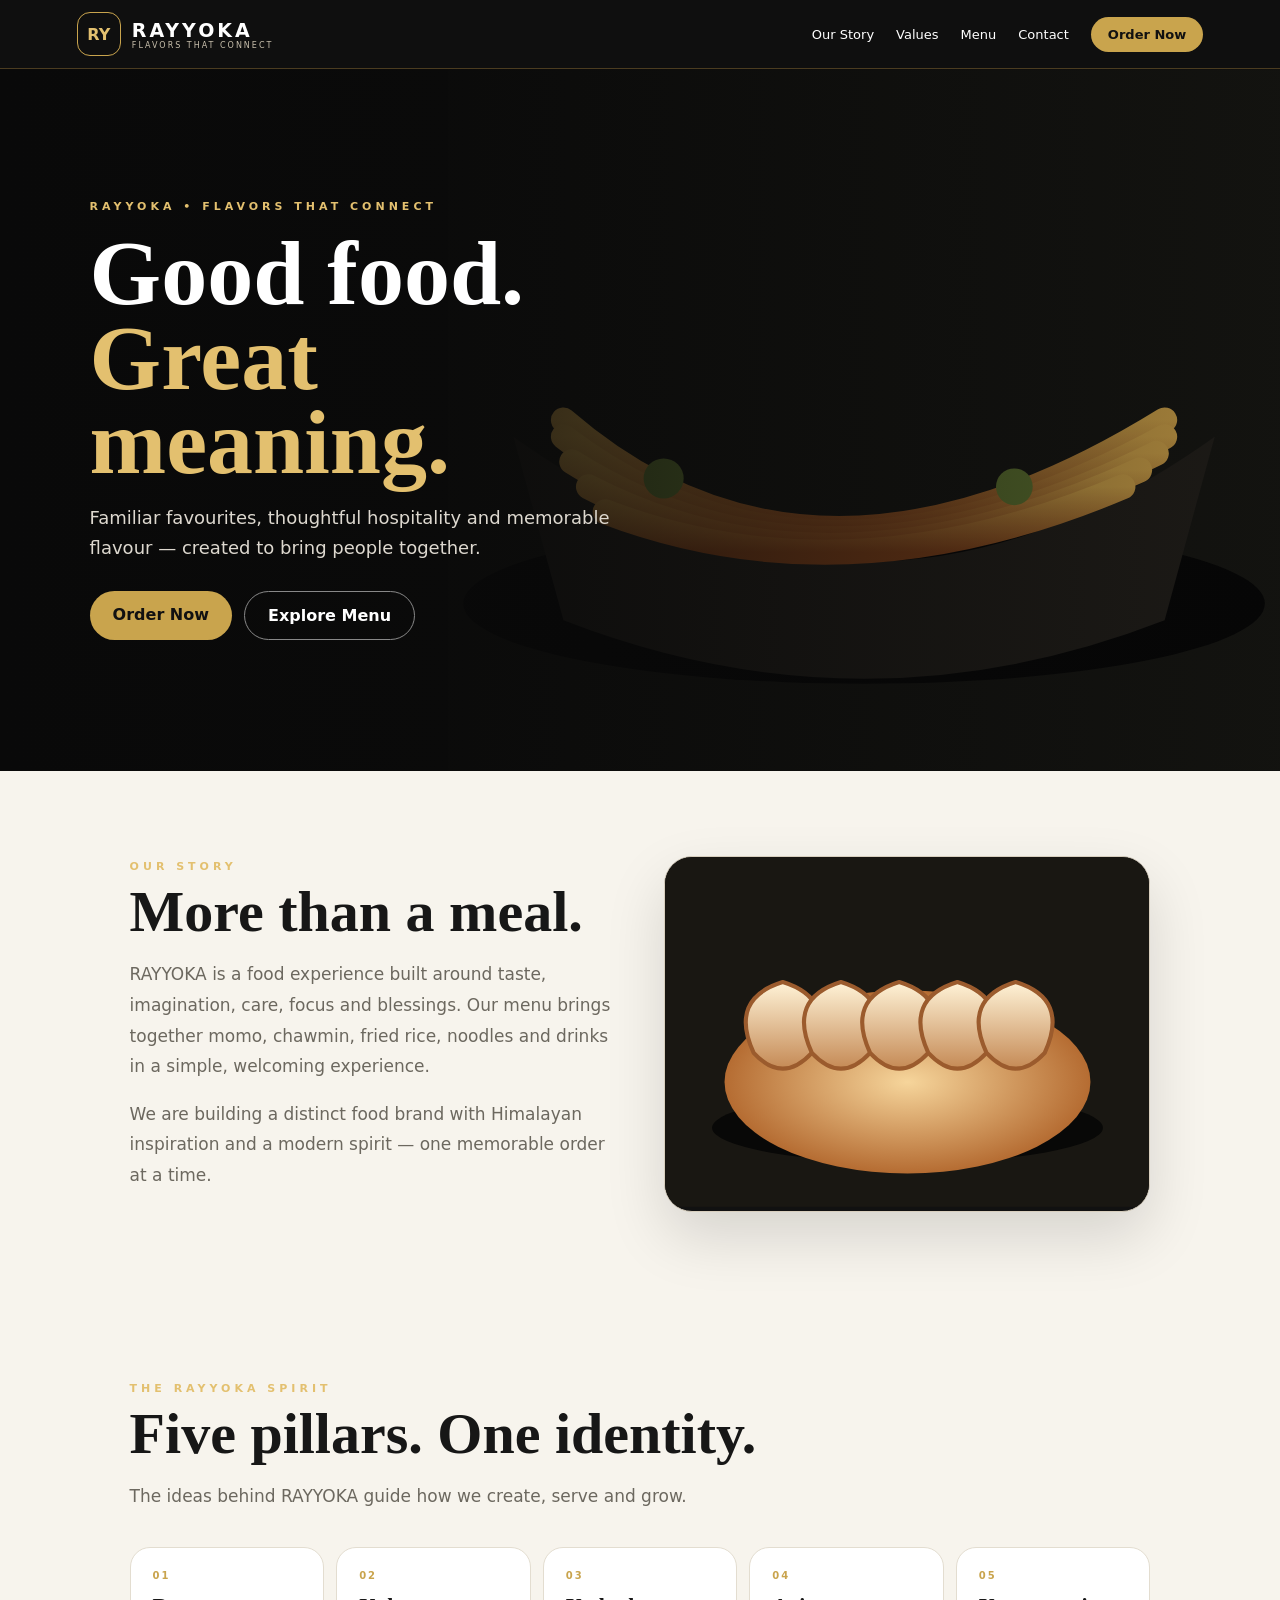
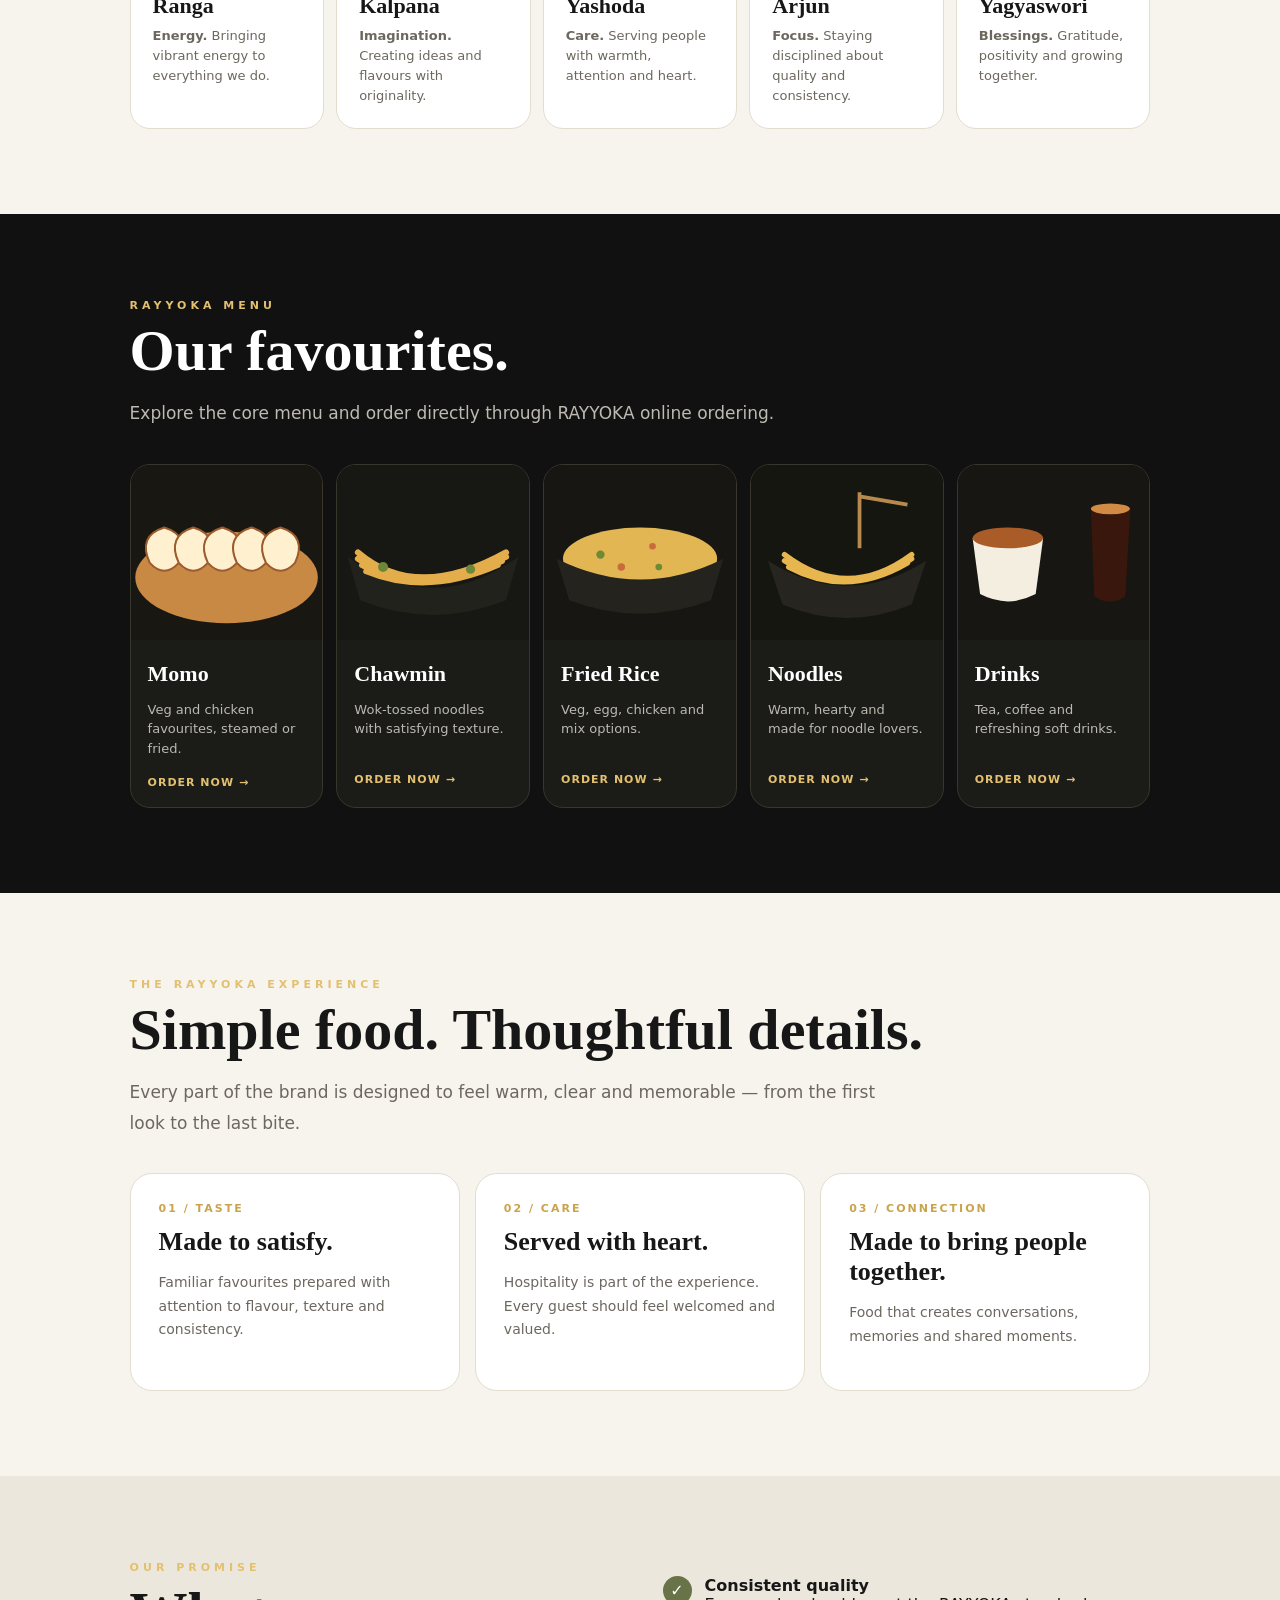
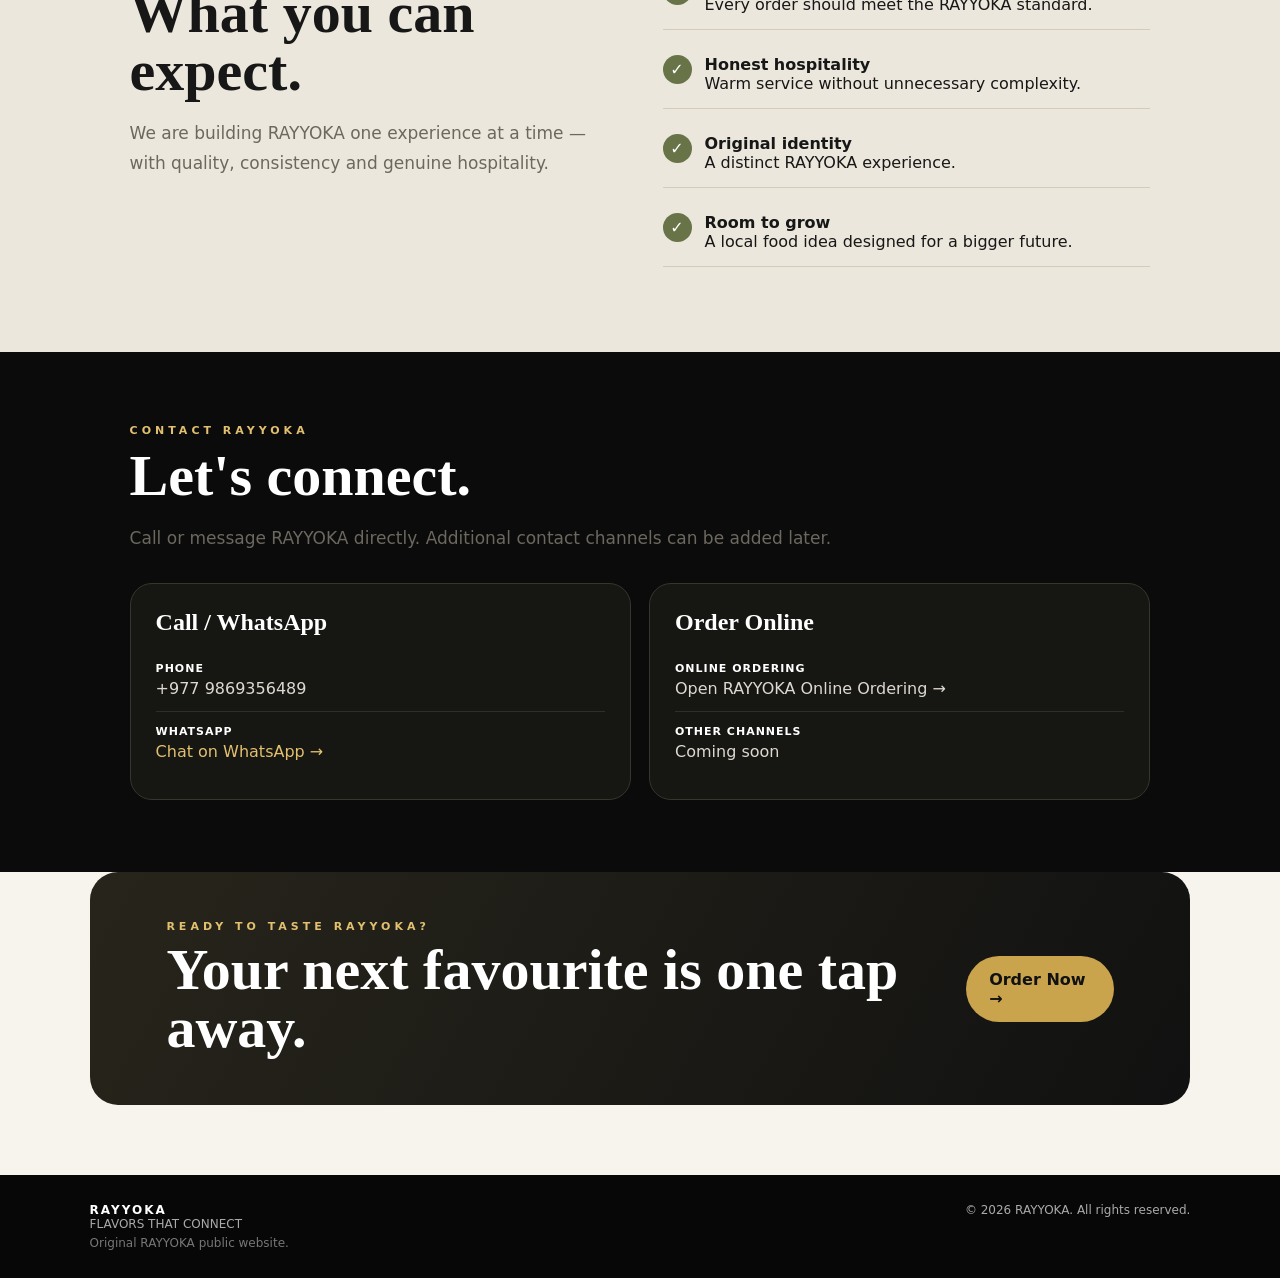
==== commit 92646410: "Finalize RAYYOKA public website with menu visuals and phone/WhatsApp contact" ====
--- a/index.html
+++ b/index.html
@@ -1,24 +1 @@
-<!doctype html>
-<html lang="en">
-<head>
-<meta charset="utf-8">
-<meta name="viewport" content="width=device-width,initial-scale=1,viewport-fit=cover">
-<meta name="theme-color" content="#0d0d0d">
-<meta name="description" content="RAYYOKA — Flavors That Connect. Authentic favourites, thoughtful hospitality and a modern Himalayan-inspired food experience.">
-<title>RAYYOKA • Flavors That Connect</title>
-<style>
-:root{--ink:#0d0d0d;--gold:#c9a44d;--gold2:#e0bd69;--paper:#f7f4ed;--muted:#6b685f;--line:#e3ddd0;--olive:#6b7448}*{box-sizing:border-box}html{scroll-behavior:smooth}body{margin:0;background:var(--paper);color:#171717;font-family:Inter,system-ui,-apple-system,BlinkMacSystemFont,"Segoe UI",sans-serif}a{color:inherit;text-decoration:none}img{display:block;max-width:100%}.nav{position:sticky;top:0;z-index:100;background:rgba(10,10,10,.96);backdrop-filter:blur(16px);color:#fff;padding:12px 5.5%;display:flex;align-items:center;justify-content:space-between;border-bottom:1px solid rgba(201,164,77,.25)}.brand{display:flex;align-items:center;gap:11px}.mark{width:45px;height:45px;border:1px solid var(--gold);border-radius:13px;display:grid;place-items:center;color:var(--gold2);font-weight:950;letter-spacing:-2px;font-size:18px}.brand b{font-size:20px;letter-spacing:3px}.brand small{display:block;color:#c8bea9;font-size:8px;letter-spacing:2px;margin-top:2px}.links{display:flex;align-items:center;gap:24px;font-size:13px}.links a{opacity:.86}.links .order{opacity:1;background:var(--gold);color:#111;padding:10px 17px;border-radius:999px;font-weight:850}.hero{min-height:78vh;position:relative;overflow:hidden;color:#fff;background:#111}.hero-img{position:absolute;inset:0;width:100%;height:100%;object-fit:cover;object-position:center;filter:saturate(.95)}.hero:after{content:"";position:absolute;inset:0;background:linear-gradient(90deg,rgba(5,5,5,.88) 0%,rgba(5,5,5,.62) 42%,rgba(5,5,5,.15) 100%)}.hero-content{position:relative;z-index:2;max-width:720px;padding:100px 7% 90px}.eyebrow{font-size:11px;letter-spacing:4px;font-weight:850;color:var(--gold2)}h1,h2,h3{font-family:Georgia,"Times New Roman",serif}.hero h1{font-size:clamp(48px,7vw,88px);line-height:.94;margin:17px 0}.hero h1 span{color:var(--gold2)}.hero p{max-width:600px;color:#e4e0d8;font-size:18px;line-height:1.7}.actions{display:flex;gap:12px;flex-wrap:wrap;margin-top:28px}.btn{display:inline-flex;align-items:center;justify-content:center;border-radius:999px;padding:14px 23px;font-weight:850;transition:.2s}.btn:hover{transform:translateY(-2px)}.primary{background:var(--gold);color:#111}.secondary{border:1px solid rgba(255,255,255,.5);color:#fff}.section{max-width:1200px;margin:auto;padding:88px 7%}.section h2{font-size:clamp(35px,5vw,58px);line-height:1;margin:10px 0 18px}.lead{max-width:760px;color:var(--muted);font-size:17px;line-height:1.8}.story{display:grid;grid-template-columns:1.05fr .95fr;gap:50px;align-items:center}.story-photo{border-radius:28px;overflow:hidden;box-shadow:0 25px 60px #211b0e1c;border:1px solid #d9d0bf}.story-photo img{width:100%;height:340px;object-fit:cover}.pillars{display:grid;grid-template-columns:repeat(5,1fr);gap:12px;margin-top:38px}.pillar{background:#fff;border:1px solid var(--line);border-radius:20px;padding:23px;min-height:185px;transition:.2s}.pillar:hover{transform:translateY(-4px);box-shadow:0 15px 30px #17130a12}.pillar .num{font-size:10px;color:var(--gold);letter-spacing:2px;font-weight:900}.pillar h3{font-size:23px;margin:13px 0 8px}.pillar p{color:var(--muted);font-size:13px;line-height:1.55;margin:0}.menu{background:#111;color:#fff;max-width:none;padding:0}.menu-inner{max-width:1200px;margin:auto;padding:88px 7%}.menu-inner .lead{color:#bcb9b0}.cards{display:grid;grid-template-columns:repeat(5,1fr);gap:13px;margin-top:35px}.card{overflow:hidden;background:#1d1d18;border:1px solid #3b382f;border-radius:20px;transition:.2s}.card:hover{transform:translateY(-5px);border-color:#75633b}.card img{width:100%;height:180px;object-fit:cover}.card-body{padding:18px}.card h3{font-size:23px;margin:0 0 7px}.card p{color:#bcbab3;font-size:13px;line-height:1.5;min-height:58px}.card .mini{display:inline-block;color:var(--gold2);font-size:11px;letter-spacing:1px;font-weight:850;margin-top:5px}.experience{display:grid;grid-template-columns:repeat(3,1fr);gap:15px;margin-top:35px}.experience article{background:#fff;border:1px solid var(--line);border-radius:22px;padding:28px}.experience .num{color:var(--gold);font-size:11px;letter-spacing:2px;font-weight:900}.experience h3{font-size:27px;margin:12px 0 8px}.experience p{color:var(--muted);line-height:1.65;font-size:14px}.promise{background:#ece7dc;max-width:none}.promise-inner{max-width:1200px;margin:auto;padding:88px 7%;display:grid;grid-template-columns:1fr 1fr;gap:45px}.promise-list{display:grid;gap:11px}.promise-item{display:flex;gap:13px;padding:15px 0;border-bottom:1px solid #d6cdbb}.check{width:29px;height:29px;flex:none;border-radius:50%;background:var(--olive);color:#fff;display:grid;place-items:center;font-weight:900}.contact{background:#0d0d0d;color:#fff;max-width:none}.contact-inner{max-width:1200px;margin:auto;padding:75px 7%}.contact-grid{display:grid;grid-template-columns:1fr 1fr;gap:25px;margin-top:30px}.contact-card{border:1px solid #38352d;background:#171713;border-radius:22px;padding:25px}.contact-card h3{font-size:24px;margin:0 0 15px}.contact-line{padding:12px 0;border-bottom:1px solid #302e28;color:#d8d5cc}.contact-line:last-child{border-bottom:0}.contact-line b{color:#fff;display:block;font-size:12px;letter-spacing:1px;margin-bottom:4px}.wa{color:#d8b55d}.cta{margin:0 7% 75px;border-radius:28px;padding:48px 6%;background:linear-gradient(120deg,#24231b,#10100e);color:#fff;display:flex;align-items:center;justify-content:space-between;gap:25px}.cta h2{font-size:clamp(31px,4.5vw,53px);margin:8px 0 0}footer{background:#080808;color:#aaa;padding:28px 7%;display:flex;justify-content:space-between;gap:15px;flex-wrap:wrap;font-size:12px}footer b{color:#fff;letter-spacing:2px}footer span{color:#777;display:block;margin-top:5px}@media(max-width:950px){.pillars{grid-template-columns:repeat(2,1fr)}.cards{grid-template-columns:repeat(2,1fr)}.story,.promise-inner,.contact-grid{grid-template-columns:1fr}.experience{grid-template-columns:1fr}}@media(max-width:650px){.nav{padding:11px 14px}.links a:not(.order){display:none}.brand b{font-size:17px}.hero-content{padding:78px 7%}.hero{min-height:76vh}.section,.menu-inner,.promise-inner,.contact-inner{padding-top:65px;padding-bottom:65px}.pillars,.cards{grid-template-columns:1fr 1fr;gap:9px}.pillar{padding:17px;min-height:160px}.pillar h3{font-size:20px}.card img{height:150px}.card-body{padding:14px}.card p{min-height:auto}.cta{margin-bottom:55px;flex-direction:column;align-items:flex-start}}@media(max-width:430px){.cards{grid-template-columns:1fr}.pillars{grid-template-columns:1fr 1fr}.card img{height:175px}}
-</style>
-</head>
-<body>
-<nav class="nav"><a class="brand" href="#top" aria-label="RAYYOKA home"><div class="mark">RY</div><div><b>RAYYOKA</b><small>FLAVORS THAT CONNECT</small></div></a><div class="links"><a href="#about">Our Story</a><a href="#values">Values</a><a href="#menu">Menu</a><a href="#contact">Contact</a><a class="order" href="order.html">Order Now</a></div></nav>
-<header class="hero" id="top"><img class="hero-img" src="[data-uri]" alt="RAYYOKA food experience"><div class="hero-content"><div class="eyebrow">RAYYOKA • FLAVORS THAT CONNECT</div><h1>Good food.<br><span>Great meaning.</span></h1><p>From familiar favourites to bold flavours, RAYYOKA brings people together through food, care and a distinctly Himalayan-inspired identity.</p><div class="actions"><a class="btn primary" href="order.html">Order Now</a><a class="btn secondary" href="#menu">Explore Menu</a></div></div></header>
-<section class="section" id="about"><div class="story"><div><div class="eyebrow">OUR STORY</div><h2>More than a meal.</h2><p class="lead">RAYYOKA is a food experience created to connect people through familiar favourites, thoughtful hospitality and memorable flavour.</p><p class="lead">Our first menu focuses on momo, chawmin, fried rice, noodles and drinks — simple food made with purpose, consistency and heart.</p></div><div class="story-photo"><img src="[data-uri]" alt="RAYYOKA atmosphere"></div></div></section>
-<section class="section" id="values"><div class="eyebrow">THE RAYYOKA SPIRIT</div><h2>Five pillars. One identity.</h2><p class="lead">The ideas behind RAYYOKA guide how we create, serve and grow.</p><div class="pillars"><div class="pillar"><div class="num">01</div><h3>Ranga</h3><p><b>Energy.</b> Bringing vibrant energy to everything we do.</p></div><div class="pillar"><div class="num">02</div><h3>Kalpana</h3><p><b>Imagination.</b> Creating ideas and flavours with originality.</p></div><div class="pillar"><div class="num">03</div><h3>Yashoda</h3><p><b>Care.</b> Serving people with warmth, attention and heart.</p></div><div class="pillar"><div class="num">04</div><h3>Arjun</h3><p><b>Focus.</b> Staying disciplined about quality and consistency.</p></div><div class="pillar"><div class="num">05</div><h3>Yagyaswori</h3><p><b>Blessings.</b> Gratitude, positivity and growing together.</p></div></div></section>
-<section class="menu" id="menu"><div class="menu-inner"><div class="eyebrow">RAYYOKA MENU</div><h2>Our favourites.</h2><p class="lead">Explore the core RAYYOKA menu and order directly through our online ordering system.</p><div class="cards"><div class="card"><div class="card-body"><h3>Momo</h3><p>Veg and chicken favourites, steamed or fried.</p><a class="mini" href="order.html">ORDER NOW →</a></div></div><div class="card"><div class="card-body"><h3>Chawmin</h3><p>Wok-tossed noodles with satisfying texture.</p><a class="mini" href="order.html">ORDER NOW →</a></div></div><div class="card"><div class="card-body"><h3>Fried Rice</h3><p>Veg, egg, chicken and mix options.</p><a class="mini" href="order.html">ORDER NOW →</a></div></div><div class="card"><div class="card-body"><h3>Noodles</h3><p>Warm, hearty and made for noodle lovers.</p><a class="mini" href="order.html">ORDER NOW →</a></div></div><div class="card"><div class="card-body"><h3>Drinks</h3><p>Tea, coffee and refreshing soft drinks.</p><a class="mini" href="order.html">ORDER NOW →</a></div></div></div></div></section>
-<section class="section" id="experience"><div class="eyebrow">THE RAYYOKA EXPERIENCE</div><h2>Simple food. Thoughtful details.</h2><p class="lead">Every part of the brand is designed to feel warm, clear and memorable — from the first look to the last bite.</p><div class="experience"><article><div class="num">01 / TASTE</div><h3>Made to satisfy.</h3><p>Familiar favourites prepared with attention to flavour, texture and consistency.</p></article><article><div class="num">02 / CARE</div><h3>Served with heart.</h3><p>Hospitality is part of the experience. Every guest should feel welcomed and valued.</p></article><article><div class="num">03 / CONNECTION</div><h3>Made to bring people together.</h3><p>Food that creates conversations, memories and shared moments.</p></article></div></section>
-<section class="promise"><div class="promise-inner"><div><div class="eyebrow">OUR PROMISE</div><h2>What you can expect.</h2><p class="lead">We are building RAYYOKA one experience at a time — with a clear focus on quality, consistency and genuine hospitality.</p></div><div class="promise-list"><div class="promise-item"><div class="check">✓</div><div><b>Consistent quality</b><br><span>Every order should meet the RAYYOKA standard.</span></div></div><div class="promise-item"><div class="check">✓</div><div><b>Honest hospitality</b><br><span>Warm service without unnecessary complexity.</span></div></div><div class="promise-item"><div class="check">✓</div><div><b>Original identity</b><br><span>A distinct RAYYOKA experience.</span></div></div><div class="promise-item"><div class="check">✓</div><div><b>Room to grow</b><br><span>A local food idea designed for a bigger future.</span></div></div></div></div></section>
-<section class="contact" id="contact"><div class="contact-inner"><div class="eyebrow">CONTACT RAYYOKA</div><h2>Let's connect.</h2><p class="lead">For orders and direct contact, reach RAYYOKA on the number below. More contact channels can be added later.</p><div class="contact-grid"><div class="contact-card"><h3>Call / WhatsApp</h3><div class="contact-line"><b>PHONE</b><a href="tel:+9779869356489">+977 9869356489</a></div><div class="contact-line"><b>WHATSAPP</b><a class="wa" href="https://wa.me/9779869356489" target="_blank" rel="noopener">Chat on WhatsApp →</a></div></div><div class="contact-card"><h3>Online</h3><div class="contact-line"><b>ORDERING</b><a href="order.html">Open RAYYOKA Online Ordering →</a></div><div class="contact-line"><b>OTHER CHANNELS</b><span>Coming soon</span></div></div></div></div></section>
-<section class="cta"><div><div class="eyebrow">READY TO TASTE RAYYOKA?</div><h2>Your next favourite is one tap away.</h2></div><a class="btn primary" href="order.html">Order Now →</a></section>
-<footer><div><b>RAYYOKA</b><div>FLAVORS THAT CONNECT</div><span>Original RAYYOKA public website.</span></div><div>© 2026 RAYYOKA. All rights reserved.</div></footer>
-</body></html>+<!doctype html><html lang="en"><head><meta charset="utf-8"><meta name="viewport" content="width=device-width,initial-scale=1,viewport-fit=cover"><meta name="theme-color" content="#0b0b0b"><meta name="description" content="RAYYOKA — Flavors That Connect. Food, care and memorable taste."><title>RAYYOKA • Flavors That Connect</title><style>:root{--bg:#f7f4ed;--dark:#0b0b0b;--gold:#c9a44d;--gold2:#e3c06f;--muted:#6c685f;--line:#e3ddd0;--olive:#697348}*{box-sizing:border-box}html{scroll-behavior:smooth}body{margin:0;background:var(--bg);color:#171717;font-family:Inter,system-ui,-apple-system,Segoe UI,sans-serif}a{color:inherit;text-decoration:none}.nav{position:sticky;top:0;z-index:50;background:rgba(8,8,8,.97);color:#fff;display:flex;align-items:center;justify-content:space-between;padding:12px 6%;border-bottom:1px solid #4b3c20}.brand{display:flex;gap:11px;align-items:center}.mark{width:44px;height:44px;border:1px solid var(--gold);border-radius:13px;display:grid;place-items:center;color:var(--gold2);font-weight:900}.brand b{letter-spacing:3px;font-size:19px}.brand small{display:block;color:#c9c0ad;font-size:8px;letter-spacing:2px}.links{display:flex;gap:22px;align-items:center;font-size:13px}.links .order{background:var(--gold);color:#111;padding:10px 17px;border-radius:99px;font-weight:850}.hero{min-height:78vh;background:#10100e;position:relative;overflow:hidden;color:#fff;display:flex;align-items:center}.hero-art{position:absolute;right:0;top:0;width:65%;height:100%;object-fit:cover;opacity:.92}.hero:after{content:"";position:absolute;inset:0;background:linear-gradient(90deg,#090909 0%,rgba(9,9,9,.86) 35%,rgba(9,9,9,.25) 100%)}.hero-content{position:relative;z-index:2;padding:95px 7%;max-width:760px}.eyebrow{font-size:11px;letter-spacing:4px;color:var(--gold2);font-weight:850}h1,h2,h3{font-family:Georgia,serif}h1{font-size:clamp(50px,8vw,92px);line-height:.92;margin:18px 0}h1 span{color:var(--gold2)}.hero p{font-size:18px;line-height:1.7;color:#ddd8cf;max-width:610px}.actions{display:flex;gap:12px;flex-wrap:wrap;margin-top:27px}.btn{display:inline-flex;padding:14px 23px;border-radius:99px;font-weight:850}.primary{background:var(--gold);color:#111}.secondary{border:1px solid #888;color:#fff}.section{max-width:1200px;margin:auto;padding:85px 7%}h2{font-size:clamp(35px,5vw,58px);line-height:1;margin:10px 0 18px}.lead{max-width:770px;color:var(--muted);font-size:17px;line-height:1.8}.story{display:grid;grid-template-columns:1fr 1fr;gap:48px;align-items:center}.visual{border-radius:28px;overflow:hidden;background:#111;border:1px solid #d8cfbe;box-shadow:0 25px 60px #0002}.visual img{width:100%;height:350px;object-fit:cover}.pillars{display:grid;grid-template-columns:repeat(5,1fr);gap:12px;margin-top:35px}.pillar{background:#fff;border:1px solid var(--line);border-radius:20px;padding:22px;min-height:175px}.pillar .n{color:var(--gold);font-size:10px;letter-spacing:2px;font-weight:900}.pillar h3{font-size:22px;margin:12px 0 7px}.pillar p{color:var(--muted);font-size:13px;line-height:1.55;margin:0}.menu{background:#111;color:#fff}.menu-inner{max-width:1200px;margin:auto;padding:85px 7%}.menu-inner .lead{color:#bdbab2}.cards{display:grid;grid-template-columns:repeat(5,1fr);gap:13px;margin-top:35px}.card{background:#1b1b17;border:1px solid #39362d;border-radius:20px;overflow:hidden}.card img{width:100%;height:175px;object-fit:cover;background:#151510}.card-body{padding:17px}.card h3{font-size:22px;margin:0 0 7px}.card p{color:#bcb9b1;font-size:13px;line-height:1.5;min-height:55px}.mini{color:var(--gold2);font-size:11px;letter-spacing:1px;font-weight:850}.experience{display:grid;grid-template-columns:repeat(3,1fr);gap:15px;margin-top:35px}.experience article{background:#fff;border:1px solid var(--line);border-radius:22px;padding:28px}.experience .n{color:var(--gold);font-size:11px;letter-spacing:2px;font-weight:900}.experience h3{font-size:26px;margin:12px 0 8px}.experience p{color:var(--muted);line-height:1.65;font-size:14px}.promise{background:#ece7dc}.promise-inner{max-width:1200px;margin:auto;padding:85px 7%;display:grid;grid-template-columns:1fr 1fr;gap:45px}.promise-list{display:grid;gap:10px}.promise-item{display:flex;gap:13px;padding:15px 0;border-bottom:1px solid #d4cbb9}.check{width:29px;height:29px;flex:none;border-radius:50%;background:var(--olive);color:#fff;display:grid;place-items:center;font-weight:900}.contact{background:#0b0b0b;color:#fff}.contact-inner{max-width:1200px;margin:auto;padding:72px 7%}.contact-grid{display:grid;grid-template-columns:1fr 1fr;gap:18px;margin-top:30px}.contact-card{background:#161612;border:1px solid #38352d;border-radius:22px;padding:25px}.contact-card h3{font-size:24px;margin:0 0 13px}.contact-line{padding:13px 0;border-bottom:1px solid #302e28;color:#ddd9d0}.contact-line:last-child{border:0}.contact-line b{display:block;font-size:11px;letter-spacing:1px;color:#fff;margin-bottom:4px}.wa{color:var(--gold2)}.cta{margin:0 7% 70px;border-radius:28px;padding:48px 6%;background:linear-gradient(120deg,#27251b,#111);color:#fff;display:flex;justify-content:space-between;align-items:center;gap:20px}.cta h2{margin:8px 0 0}footer{background:#070707;color:#aaa;padding:28px 7%;display:flex;justify-content:space-between;flex-wrap:wrap;gap:15px;font-size:12px}footer b{color:#fff;letter-spacing:2px}footer span{display:block;color:#777;margin-top:5px}@media(max-width:950px){.pillars{grid-template-columns:repeat(2,1fr)}.cards{grid-template-columns:repeat(2,1fr)}.story,.promise-inner,.contact-grid{grid-template-columns:1fr}.experience{grid-template-columns:1fr}.hero-art{width:100%;opacity:.42}.hero:after{background:linear-gradient(90deg,#090909 0%,rgba(9,9,9,.75) 100%)}}@media(max-width:620px){.nav{padding:10px 14px}.links a:not(.order){display:none}.hero-content{padding:75px 7%}.section,.menu-inner,.promise-inner,.contact-inner{padding-top:62px;padding-bottom:62px}.cards{grid-template-columns:1fr 1fr;gap:9px}.card img{height:145px}.card-body{padding:13px}.pillar{padding:16px}.cta{margin-bottom:55px;flex-direction:column;align-items:flex-start}}@media(max-width:430px){.cards{grid-template-columns:1fr}}</style></head><body><nav class="nav"><a class="brand" href="#top"><div class="mark">RY</div><div><b>RAYYOKA</b><small>FLAVORS THAT CONNECT</small></div></a><div class="links"><a href="#about">Our Story</a><a href="#values">Values</a><a href="#menu">Menu</a><a href="#contact">Contact</a><a class="order" href="order.html">Order Now</a></div></nav><header class="hero" id="top"><img class="hero-art" src="data:image/svg+xml,%3Csvg xmlns='http://www.w3.org/2000/svg' viewBox='0 0 600 420'%3E%3Cdefs%3E%3ClinearGradient id='n' x2='0' y2='1'%3E%3Cstop stop-color='%23f4bf55'/%3E%3Cstop offset='1' stop-color='%239b4d1d'/%3E%3C/linearGradient%3E%3C/defs%3E%3Crect width='600' height='420' fill='%23171713'/%3E%3Cellipse cx='300' cy='320' rx='240' ry='48' fill='%23050505'/%3E%3Cpath d='M90 220q210 150 420 0l-30 110q-180 70-360 0z' fill='%2325221d'/%3E%3Cg fill='none' stroke='url(%23n)' stroke-width='15' stroke-linecap='round'%3E%3Cpath d='M120 210Q270 340 480 210'/%3E%3Cpath d='M120 220Q270 335 480 220'/%3E%3Cpath d='M125 235Q275 330 475 230'/%3E%3Cpath d='M135 250Q280 325 465 240'/%3E%3Cpath d='M145 265Q290 320 455 250'/%3E%3C/g%3E%3Cg fill='%236f8938'%3E%3Ccircle cx='180' cy='245' r='12'/%3E%3Ccircle cx='390' cy='250' r='11'/%3E%3C/g%3E%3C/svg%3E" alt="RAYYOKA food visual"><div class="hero-content"><div class="eyebrow">RAYYOKA • FLAVORS THAT CONNECT</div><h1>Good food.<br><span>Great meaning.</span></h1><p>Familiar favourites, thoughtful hospitality and memorable flavour — created to bring people together.</p><div class="actions"><a class="btn primary" href="order.html">Order Now</a><a class="btn secondary" href="#menu">Explore Menu</a></div></div></header><section class="section" id="about"><div class="story"><div><div class="eyebrow">OUR STORY</div><h2>More than a meal.</h2><p class="lead">RAYYOKA is a food experience built around taste, imagination, care, focus and blessings. Our menu brings together momo, chawmin, fried rice, noodles and drinks in a simple, welcoming experience.</p><p class="lead">We are building a distinct food brand with Himalayan inspiration and a modern spirit — one memorable order at a time.</p></div><div class="visual"><img src="data:image/svg+xml,%3Csvg xmlns='http://www.w3.org/2000/svg' viewBox='0 0 600 420'%3E%3Cdefs%3E%3CradialGradient id='b'%3E%3Cstop stop-color='%23f6d59b'/%3E%3Cstop offset='1' stop-color='%23b56c32'/%3E%3C/radialGradient%3E%3ClinearGradient id='p' x2='0' y2='1'%3E%3Cstop stop-color='%23fff3d7'/%3E%3Cstop offset='1' stop-color='%23c58a55'/%3E%3C/linearGradient%3E%3C/defs%3E%3Crect width='600' height='420' fill='%23191712'/%3E%3Cellipse cx='300' cy='325' rx='235' ry='42' fill='%23080807'/%3E%3Cellipse cx='300' cy='270' rx='220' ry='110' fill='url(%23b)'/%3E%3Cg fill='url(%23p)' stroke='%239b5b2d' stroke-width='5'%3E%3Cpath d='M115 235q-30-65 35-85q65 20 35 85q-35 38-70 0z'/%3E%3Cpath d='M185 235q-30-65 35-85q65 20 35 85q-35 38-70 0z'/%3E%3Cpath d='M255 235q-30-65 35-85q65 20 35 85q-35 38-70 0z'/%3E%3Cpath d='M325 235q-30-65 35-85q65 20 35 85q-35 38-70 0z'/%3E%3Cpath d='M395 235q-30-65 35-85q65 20 35 85q-35 38-70 0z'/%3E%3C/g%3E%3C/svg%3E" alt="RAYYOKA momo visual"></div></div></section><section class="section" id="values"><div class="eyebrow">THE RAYYOKA SPIRIT</div><h2>Five pillars. One identity.</h2><p class="lead">The ideas behind RAYYOKA guide how we create, serve and grow.</p><div class="pillars"><div class="pillar"><div class="n">01</div><h3>Ranga</h3><p><b>Energy.</b> Bringing vibrant energy to everything we do.</p></div><div class="pillar"><div class="n">02</div><h3>Kalpana</h3><p><b>Imagination.</b> Creating ideas and flavours with originality.</p></div><div class="pillar"><div class="n">03</div><h3>Yashoda</h3><p><b>Care.</b> Serving people with warmth, attention and heart.</p></div><div class="pillar"><div class="n">04</div><h3>Arjun</h3><p><b>Focus.</b> Staying disciplined about quality and consistency.</p></div><div class="pillar"><div class="n">05</div><h3>Yagyaswori</h3><p><b>Blessings.</b> Gratitude, positivity and growing together.</p></div></div></section><section class="menu" id="menu"><div class="menu-inner"><div class="eyebrow">RAYYOKA MENU</div><h2>Our favourites.</h2><p class="lead">Explore the core menu and order directly through RAYYOKA online ordering.</p><div class="cards"><div class="card"><img src="data:image/svg+xml,%3Csvg xmlns='http://www.w3.org/2000/svg' viewBox='0 0 600 420'%3E%3Crect width='600' height='420' fill='%23191712'/%3E%3Cellipse cx='300' cy='270' rx='220' ry='110' fill='%23c88945'/%3E%3Cg fill='%23fff0d0' stroke='%239b5b2d' stroke-width='5'%3E%3Cpath d='M115 235q-30-65 35-85q65 20 35 85q-35 38-70 0z'/%3E%3Cpath d='M185 235q-30-65 35-85q65 20 35 85q-35 38-70 0z'/%3E%3Cpath d='M255 235q-30-65 35-85q65 20 35 85q-35 38-70 0z'/%3E%3Cpath d='M325 235q-30-65 35-85q65 20 35 85q-35 38-70 0z'/%3E%3Cpath d='M395 235q-30-65 35-85q65 20 35 85q-35 38-70 0z'/%3E%3C/g%3E%3C/svg%3E" alt="RAYYOKA momo"><div class="card-body"><h3>Momo</h3><p>Veg and chicken favourites, steamed or fried.</p><a class="mini" href="order.html">ORDER NOW →</a></div></div><div class="card"><img src="data:image/svg+xml,%3Csvg xmlns='http://www.w3.org/2000/svg' viewBox='0 0 600 420'%3E%3Crect width='600' height='420' fill='%23171713'/%3E%3Cpath d='M95 220q205 150 410 0l-30 105q-175 70-350 0z' fill='%2322221d'/%3E%3Cg fill='none' stroke='%23e4ad4b' stroke-width='15' stroke-linecap='round'%3E%3Cpath d='M120 210Q260 330 475 210'/%3E%3Cpath d='M120 225Q270 325 475 220'/%3E%3Cpath d='M130 240Q275 320 465 230'/%3E%3Cpath d='M140 255Q285 315 455 240'/%3E%3C/g%3E%3Cg fill='%236b8737'%3E%3Ccircle cx='180' cy='245' r='12'/%3E%3Ccircle cx='390' cy='250' r='11'/%3E%3C/g%3E%3C/svg%3E" alt="RAYYOKA chawmin"><div class="card-body"><h3>Chawmin</h3><p>Wok-tossed noodles with satisfying texture.</p><a class="mini" href="order.html">ORDER NOW →</a></div></div><div class="card"><img src="data:image/svg+xml,%3Csvg xmlns='http://www.w3.org/2000/svg' viewBox='0 0 600 420'%3E%3Crect width='600' height='420' fill='%23171612'/%3E%3Cellipse cx='300' cy='225' rx='185' ry='75' fill='%23e1b653'/%3E%3Cpath d='M100 225q200 100 400 0l-30 100q-170 65-340 0z' fill='%2324231d'/%3E%3Cg fill='%236c8a38'%3E%3Ccircle cx='205' cy='215' r='10'/%3E%3Ccircle cx='345' cy='245' r='8'/%3E%3C/g%3E%3Cg fill='%23c96b3a'%3E%3Ccircle cx='255' cy='245' r='9'/%3E%3Ccircle cx='330' cy='195' r='8'/%3E%3C/g%3E%3C/svg%3E" alt="RAYYOKA fried rice"><div class="card-body"><h3>Fried Rice</h3><p>Veg, egg, chicken and mix options.</p><a class="mini" href="order.html">ORDER NOW →</a></div></div><div class="card"><img src="data:image/svg+xml,%3Csvg xmlns='http://www.w3.org/2000/svg' viewBox='0 0 600 420'%3E%3Crect width='600' height='420' fill='%23161611'/%3E%3Cpath d='M110 230q190 120 380 0l-35 105q-155 65-310 0z' fill='%2326251f'/%3E%3Cg fill='none' stroke='%23e7b64f' stroke-width='13' stroke-linecap='round'%3E%3Cpath d='M150 215Q300 330 455 215'/%3E%3Cpath d='M150 230Q300 325 455 225'/%3E%3Cpath d='M160 245Q300 320 445 235'/%3E%3C/g%3E%3Cpath d='M330 65v135M330 75l115 20' stroke='%23b8894c' stroke-width='9'/%3E%3C/svg%3E" alt="RAYYOKA noodles"><div class="card-body"><h3>Noodles</h3><p>Warm, hearty and made for noodle lovers.</p><a class="mini" href="order.html">ORDER NOW →</a></div></div><div class="card"><img src="data:image/svg+xml,%3Csvg xmlns='http://www.w3.org/2000/svg' viewBox='0 0 600 420'%3E%3Crect width='600' height='420' fill='%23171612'/%3E%3Cpath d='M105 175h170l-18 135q-67 35-134 0z' fill='%23f4eee0'/%3E%3Cellipse cx='190' cy='175' rx='85' ry='25' fill='%23a95c28'/%3E%3Cpath d='M390 105h95l-12 210q-37 25-75 0z' fill='%233a170c'/%3E%3Cellipse cx='437' cy='105' rx='47' ry='13' fill='%23d18b45'/%3E%3C/svg%3E" alt="RAYYOKA drinks"><div class="card-body"><h3>Drinks</h3><p>Tea, coffee and refreshing soft drinks.</p><a class="mini" href="order.html">ORDER NOW →</a></div></div></div></div></section><section class="section" id="experience"><div class="eyebrow">THE RAYYOKA EXPERIENCE</div><h2>Simple food. Thoughtful details.</h2><p class="lead">Every part of the brand is designed to feel warm, clear and memorable — from the first look to the last bite.</p><div class="experience"><article><div class="n">01 / TASTE</div><h3>Made to satisfy.</h3><p>Familiar favourites prepared with attention to flavour, texture and consistency.</p></article><article><div class="n">02 / CARE</div><h3>Served with heart.</h3><p>Hospitality is part of the experience. Every guest should feel welcomed and valued.</p></article><article><div class="n">03 / CONNECTION</div><h3>Made to bring people together.</h3><p>Food that creates conversations, memories and shared moments.</p></article></div></section><section class="promise"><div class="promise-inner"><div><div class="eyebrow">OUR PROMISE</div><h2>What you can expect.</h2><p class="lead">We are building RAYYOKA one experience at a time — with quality, consistency and genuine hospitality.</p></div><div class="promise-list"><div class="promise-item"><div class="check">✓</div><div><b>Consistent quality</b><br><span>Every order should meet the RAYYOKA standard.</span></div></div><div class="promise-item"><div class="check">✓</div><div><b>Honest hospitality</b><br><span>Warm service without unnecessary complexity.</span></div></div><div class="promise-item"><div class="check">✓</div><div><b>Original identity</b><br><span>A distinct RAYYOKA experience.</span></div></div><div class="promise-item"><div class="check">✓</div><div><b>Room to grow</b><br><span>A local food idea designed for a bigger future.</span></div></div></div></div></section><section class="contact" id="contact"><div class="contact-inner"><div class="eyebrow">CONTACT RAYYOKA</div><h2>Let's connect.</h2><p class="lead">Call or message RAYYOKA directly. Additional contact channels can be added later.</p><div class="contact-grid"><div class="contact-card"><h3>Call / WhatsApp</h3><div class="contact-line"><b>PHONE</b><a href="tel:+9779869356489">+977 9869356489</a></div><div class="contact-line"><b>WHATSAPP</b><a class="wa" href="https://wa.me/9779869356489" target="_blank" rel="noopener">Chat on WhatsApp →</a></div></div><div class="contact-card"><h3>Order Online</h3><div class="contact-line"><b>ONLINE ORDERING</b><a href="order.html">Open RAYYOKA Online Ordering →</a></div><div class="contact-line"><b>OTHER CHANNELS</b><span>Coming soon</span></div></div></div></div></section><section class="cta"><div><div class="eyebrow">READY TO TASTE RAYYOKA?</div><h2>Your next favourite is one tap away.</h2></div><a class="btn primary" href="order.html">Order Now →</a></section><footer><div><b>RAYYOKA</b><div>FLAVORS THAT CONNECT</div><span>Original RAYYOKA public website.</span></div><div>© 2026 RAYYOKA. All rights reserved.</div></footer></body></html>
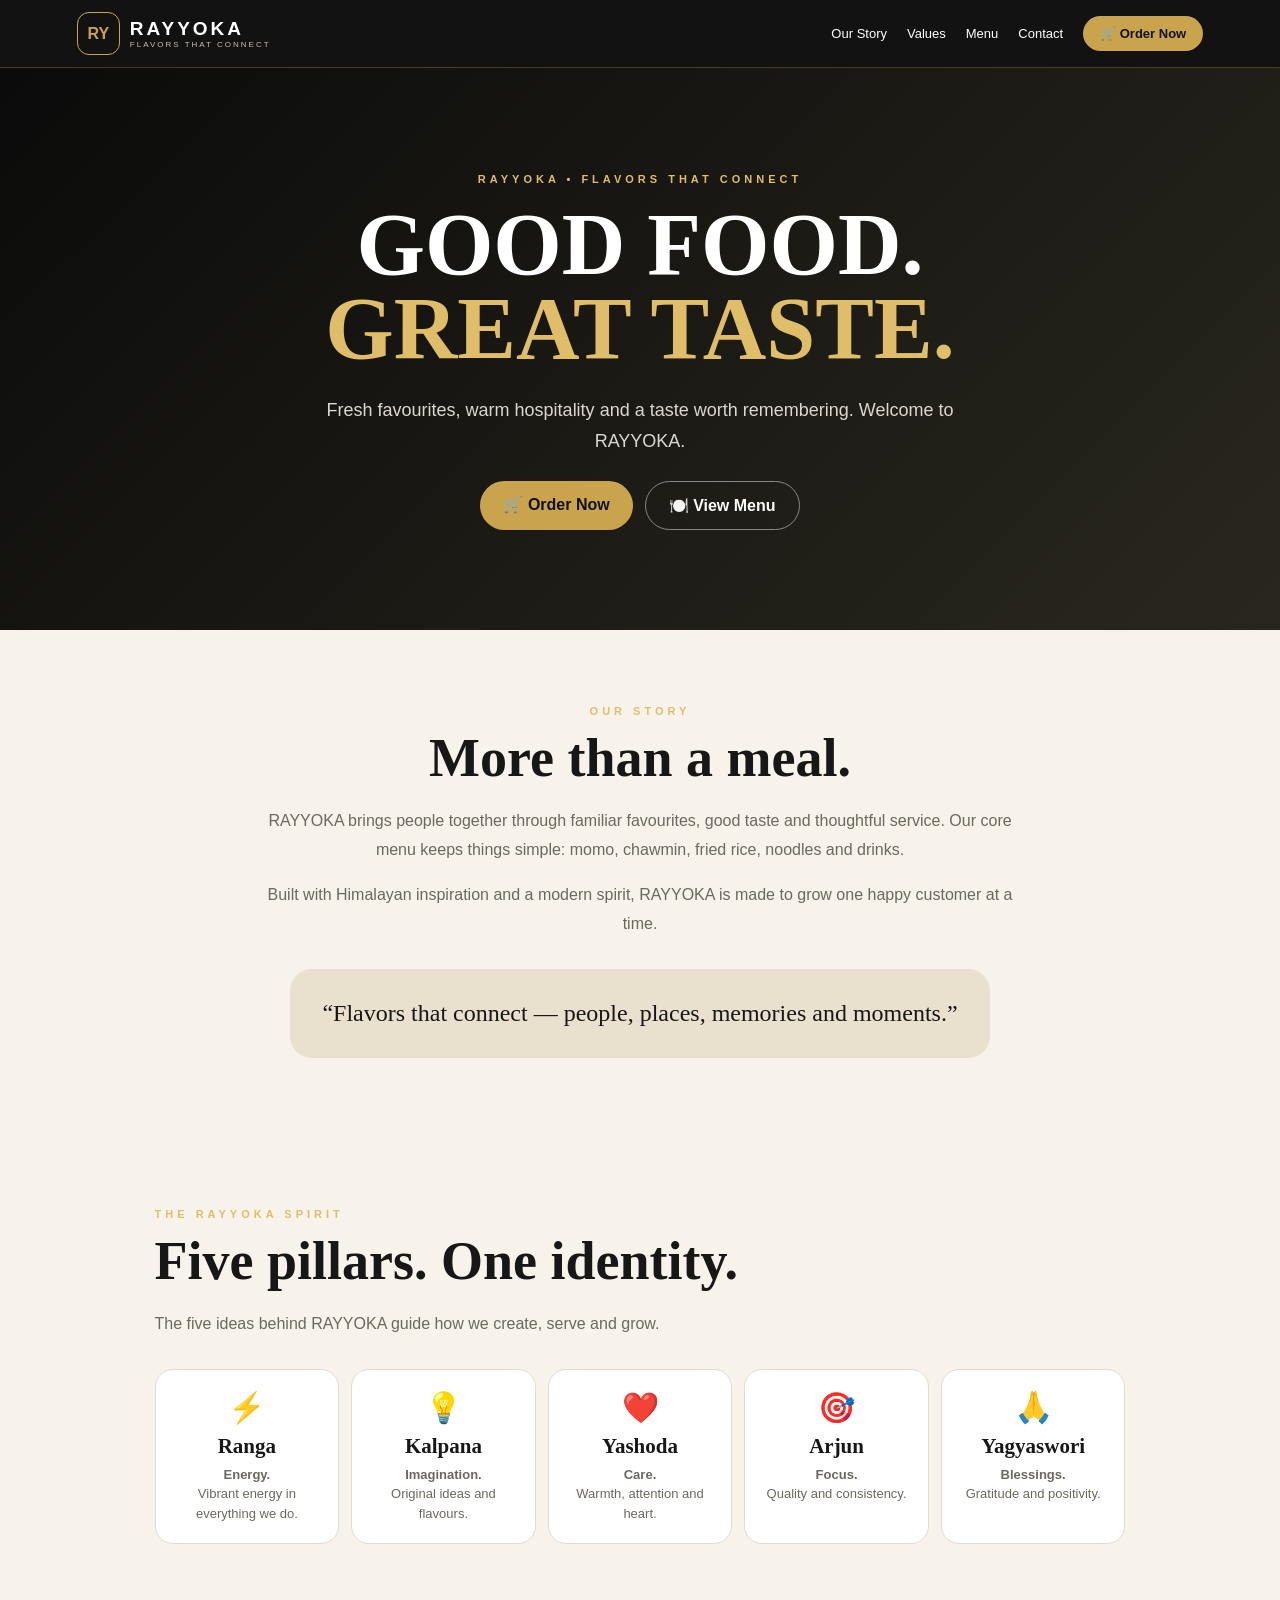
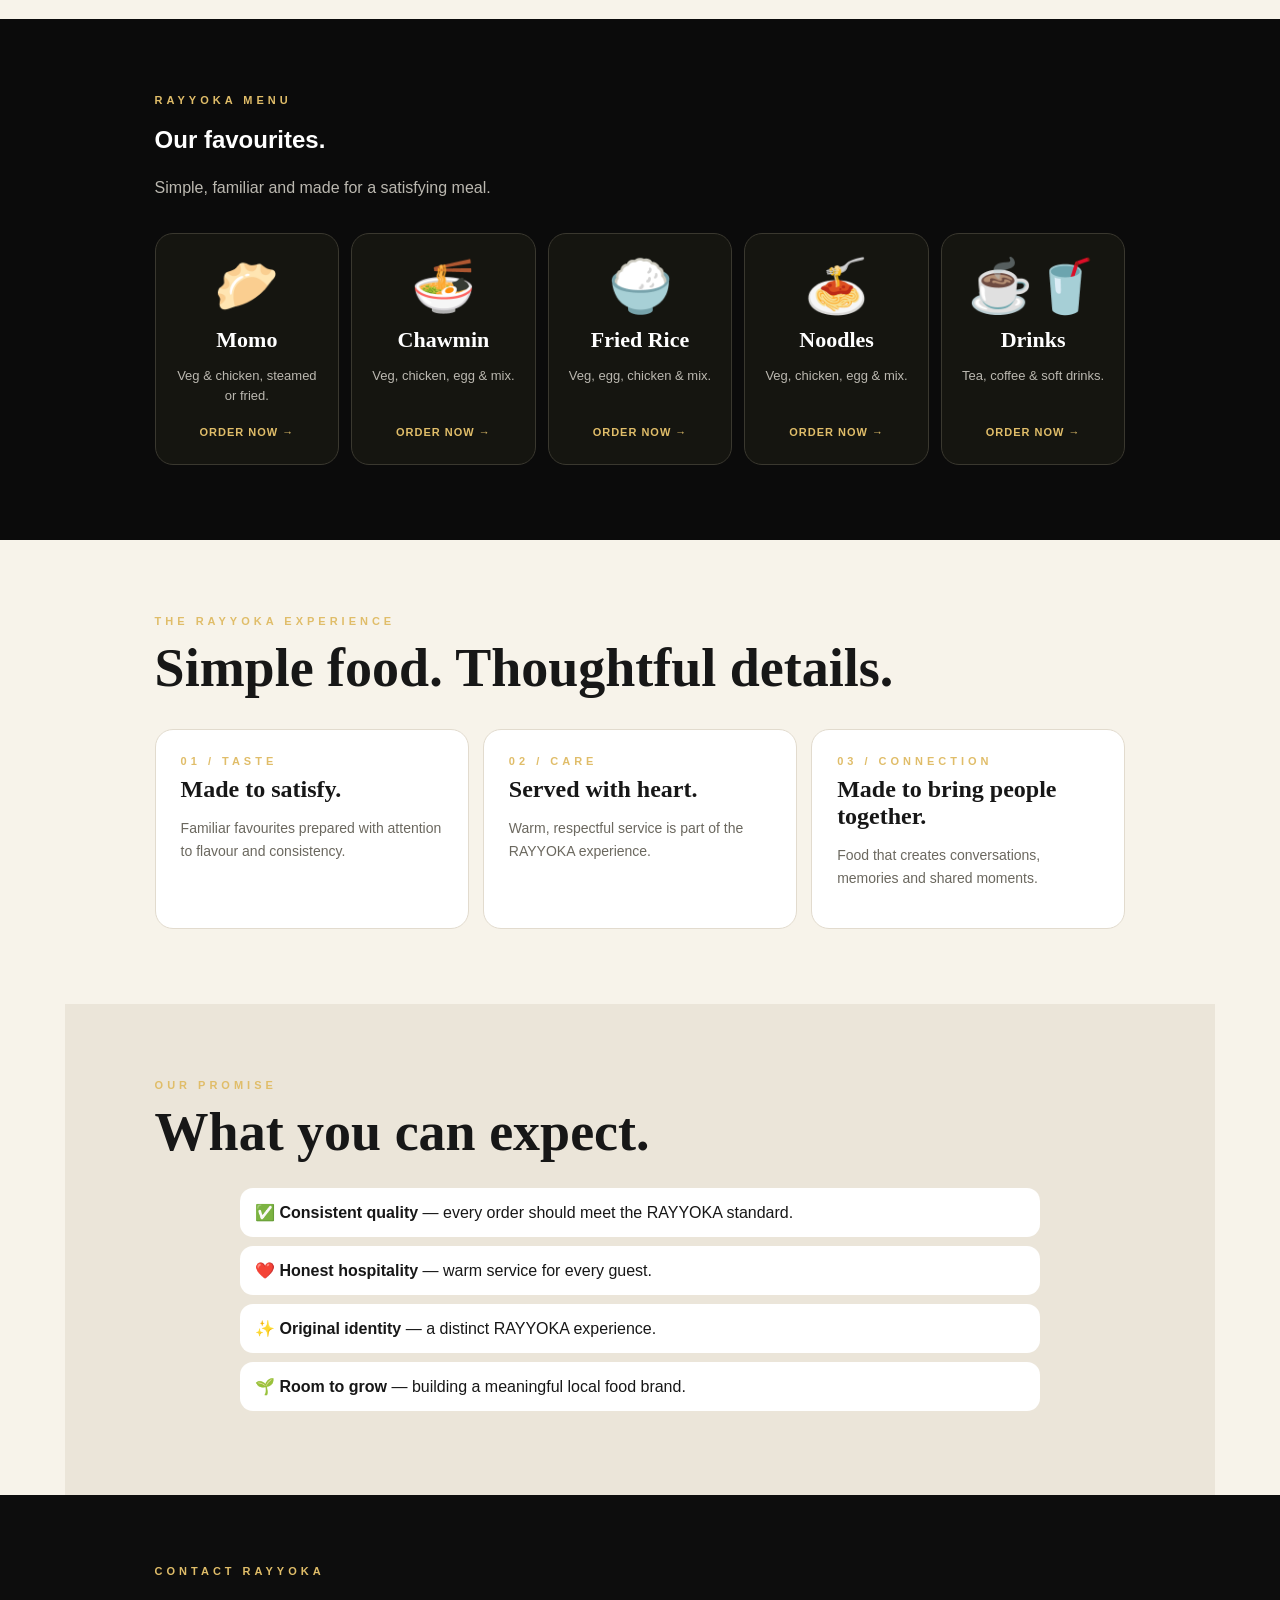
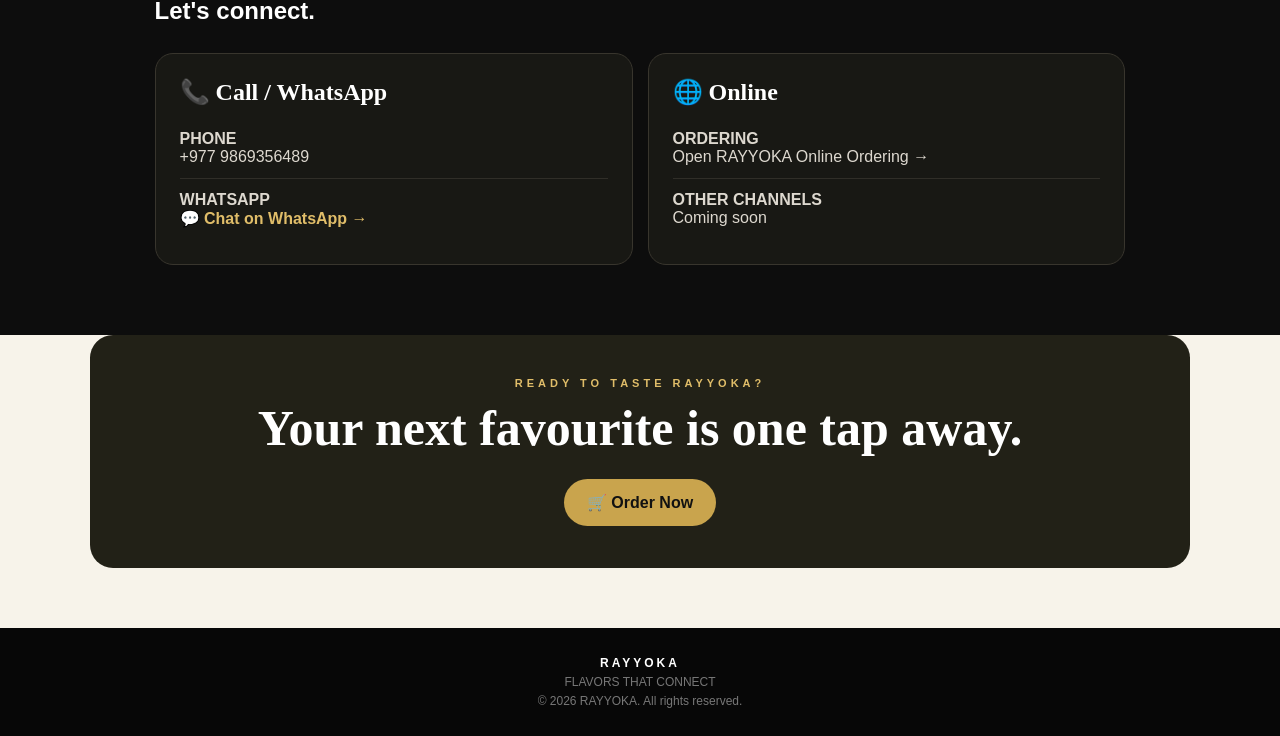
==== commit 8cc4c06a: "Simplify RAYYOKA public webpage with emoji menu" ====
--- a/index.html
+++ b/index.html
@@ -1 +1,23 @@
-<!doctype html><html lang="en"><head><meta charset="utf-8"><meta name="viewport" content="width=device-width,initial-scale=1,viewport-fit=cover"><meta name="theme-color" content="#0b0b0b"><meta name="description" content="RAYYOKA — Flavors That Connect. Food, care and memorable taste."><title>RAYYOKA • Flavors That Connect</title><style>:root{--bg:#f7f4ed;--dark:#0b0b0b;--gold:#c9a44d;--gold2:#e3c06f;--muted:#6c685f;--line:#e3ddd0;--olive:#697348}*{box-sizing:border-box}html{scroll-behavior:smooth}body{margin:0;background:var(--bg);color:#171717;font-family:Inter,system-ui,-apple-system,Segoe UI,sans-serif}a{color:inherit;text-decoration:none}.nav{position:sticky;top:0;z-index:50;background:rgba(8,8,8,.97);color:#fff;display:flex;align-items:center;justify-content:space-between;padding:12px 6%;border-bottom:1px solid #4b3c20}.brand{display:flex;gap:11px;align-items:center}.mark{width:44px;height:44px;border:1px solid var(--gold);border-radius:13px;display:grid;place-items:center;color:var(--gold2);font-weight:900}.brand b{letter-spacing:3px;font-size:19px}.brand small{display:block;color:#c9c0ad;font-size:8px;letter-spacing:2px}.links{display:flex;gap:22px;align-items:center;font-size:13px}.links .order{background:var(--gold);color:#111;padding:10px 17px;border-radius:99px;font-weight:850}.hero{min-height:78vh;background:#10100e;position:relative;overflow:hidden;color:#fff;display:flex;align-items:center}.hero-art{position:absolute;right:0;top:0;width:65%;height:100%;object-fit:cover;opacity:.92}.hero:after{content:"";position:absolute;inset:0;background:linear-gradient(90deg,#090909 0%,rgba(9,9,9,.86) 35%,rgba(9,9,9,.25) 100%)}.hero-content{position:relative;z-index:2;padding:95px 7%;max-width:760px}.eyebrow{font-size:11px;letter-spacing:4px;color:var(--gold2);font-weight:850}h1,h2,h3{font-family:Georgia,serif}h1{font-size:clamp(50px,8vw,92px);line-height:.92;margin:18px 0}h1 span{color:var(--gold2)}.hero p{font-size:18px;line-height:1.7;color:#ddd8cf;max-width:610px}.actions{display:flex;gap:12px;flex-wrap:wrap;margin-top:27px}.btn{display:inline-flex;padding:14px 23px;border-radius:99px;font-weight:850}.primary{background:var(--gold);color:#111}.secondary{border:1px solid #888;color:#fff}.section{max-width:1200px;margin:auto;padding:85px 7%}h2{font-size:clamp(35px,5vw,58px);line-height:1;margin:10px 0 18px}.lead{max-width:770px;color:var(--muted);font-size:17px;line-height:1.8}.story{display:grid;grid-template-columns:1fr 1fr;gap:48px;align-items:center}.visual{border-radius:28px;overflow:hidden;background:#111;border:1px solid #d8cfbe;box-shadow:0 25px 60px #0002}.visual img{width:100%;height:350px;object-fit:cover}.pillars{display:grid;grid-template-columns:repeat(5,1fr);gap:12px;margin-top:35px}.pillar{background:#fff;border:1px solid var(--line);border-radius:20px;padding:22px;min-height:175px}.pillar .n{color:var(--gold);font-size:10px;letter-spacing:2px;font-weight:900}.pillar h3{font-size:22px;margin:12px 0 7px}.pillar p{color:var(--muted);font-size:13px;line-height:1.55;margin:0}.menu{background:#111;color:#fff}.menu-inner{max-width:1200px;margin:auto;padding:85px 7%}.menu-inner .lead{color:#bdbab2}.cards{display:grid;grid-template-columns:repeat(5,1fr);gap:13px;margin-top:35px}.card{background:#1b1b17;border:1px solid #39362d;border-radius:20px;overflow:hidden}.card img{width:100%;height:175px;object-fit:cover;background:#151510}.card-body{padding:17px}.card h3{font-size:22px;margin:0 0 7px}.card p{color:#bcb9b1;font-size:13px;line-height:1.5;min-height:55px}.mini{color:var(--gold2);font-size:11px;letter-spacing:1px;font-weight:850}.experience{display:grid;grid-template-columns:repeat(3,1fr);gap:15px;margin-top:35px}.experience article{background:#fff;border:1px solid var(--line);border-radius:22px;padding:28px}.experience .n{color:var(--gold);font-size:11px;letter-spacing:2px;font-weight:900}.experience h3{font-size:26px;margin:12px 0 8px}.experience p{color:var(--muted);line-height:1.65;font-size:14px}.promise{background:#ece7dc}.promise-inner{max-width:1200px;margin:auto;padding:85px 7%;display:grid;grid-template-columns:1fr 1fr;gap:45px}.promise-list{display:grid;gap:10px}.promise-item{display:flex;gap:13px;padding:15px 0;border-bottom:1px solid #d4cbb9}.check{width:29px;height:29px;flex:none;border-radius:50%;background:var(--olive);color:#fff;display:grid;place-items:center;font-weight:900}.contact{background:#0b0b0b;color:#fff}.contact-inner{max-width:1200px;margin:auto;padding:72px 7%}.contact-grid{display:grid;grid-template-columns:1fr 1fr;gap:18px;margin-top:30px}.contact-card{background:#161612;border:1px solid #38352d;border-radius:22px;padding:25px}.contact-card h3{font-size:24px;margin:0 0 13px}.contact-line{padding:13px 0;border-bottom:1px solid #302e28;color:#ddd9d0}.contact-line:last-child{border:0}.contact-line b{display:block;font-size:11px;letter-spacing:1px;color:#fff;margin-bottom:4px}.wa{color:var(--gold2)}.cta{margin:0 7% 70px;border-radius:28px;padding:48px 6%;background:linear-gradient(120deg,#27251b,#111);color:#fff;display:flex;justify-content:space-between;align-items:center;gap:20px}.cta h2{margin:8px 0 0}footer{background:#070707;color:#aaa;padding:28px 7%;display:flex;justify-content:space-between;flex-wrap:wrap;gap:15px;font-size:12px}footer b{color:#fff;letter-spacing:2px}footer span{display:block;color:#777;margin-top:5px}@media(max-width:950px){.pillars{grid-template-columns:repeat(2,1fr)}.cards{grid-template-columns:repeat(2,1fr)}.story,.promise-inner,.contact-grid{grid-template-columns:1fr}.experience{grid-template-columns:1fr}.hero-art{width:100%;opacity:.42}.hero:after{background:linear-gradient(90deg,#090909 0%,rgba(9,9,9,.75) 100%)}}@media(max-width:620px){.nav{padding:10px 14px}.links a:not(.order){display:none}.hero-content{padding:75px 7%}.section,.menu-inner,.promise-inner,.contact-inner{padding-top:62px;padding-bottom:62px}.cards{grid-template-columns:1fr 1fr;gap:9px}.card img{height:145px}.card-body{padding:13px}.pillar{padding:16px}.cta{margin-bottom:55px;flex-direction:column;align-items:flex-start}}@media(max-width:430px){.cards{grid-template-columns:1fr}}</style></head><body><nav class="nav"><a class="brand" href="#top"><div class="mark">RY</div><div><b>RAYYOKA</b><small>FLAVORS THAT CONNECT</small></div></a><div class="links"><a href="#about">Our Story</a><a href="#values">Values</a><a href="#menu">Menu</a><a href="#contact">Contact</a><a class="order" href="order.html">Order Now</a></div></nav><header class="hero" id="top"><img class="hero-art" src="data:image/svg+xml,%3Csvg xmlns='http://www.w3.org/2000/svg' viewBox='0 0 600 420'%3E%3Cdefs%3E%3ClinearGradient id='n' x2='0' y2='1'%3E%3Cstop stop-color='%23f4bf55'/%3E%3Cstop offset='1' stop-color='%239b4d1d'/%3E%3C/linearGradient%3E%3C/defs%3E%3Crect width='600' height='420' fill='%23171713'/%3E%3Cellipse cx='300' cy='320' rx='240' ry='48' fill='%23050505'/%3E%3Cpath d='M90 220q210 150 420 0l-30 110q-180 70-360 0z' fill='%2325221d'/%3E%3Cg fill='none' stroke='url(%23n)' stroke-width='15' stroke-linecap='round'%3E%3Cpath d='M120 210Q270 340 480 210'/%3E%3Cpath d='M120 220Q270 335 480 220'/%3E%3Cpath d='M125 235Q275 330 475 230'/%3E%3Cpath d='M135 250Q280 325 465 240'/%3E%3Cpath d='M145 265Q290 320 455 250'/%3E%3C/g%3E%3Cg fill='%236f8938'%3E%3Ccircle cx='180' cy='245' r='12'/%3E%3Ccircle cx='390' cy='250' r='11'/%3E%3C/g%3E%3C/svg%3E" alt="RAYYOKA food visual"><div class="hero-content"><div class="eyebrow">RAYYOKA • FLAVORS THAT CONNECT</div><h1>Good food.<br><span>Great meaning.</span></h1><p>Familiar favourites, thoughtful hospitality and memorable flavour — created to bring people together.</p><div class="actions"><a class="btn primary" href="order.html">Order Now</a><a class="btn secondary" href="#menu">Explore Menu</a></div></div></header><section class="section" id="about"><div class="story"><div><div class="eyebrow">OUR STORY</div><h2>More than a meal.</h2><p class="lead">RAYYOKA is a food experience built around taste, imagination, care, focus and blessings. Our menu brings together momo, chawmin, fried rice, noodles and drinks in a simple, welcoming experience.</p><p class="lead">We are building a distinct food brand with Himalayan inspiration and a modern spirit — one memorable order at a time.</p></div><div class="visual"><img src="data:image/svg+xml,%3Csvg xmlns='http://www.w3.org/2000/svg' viewBox='0 0 600 420'%3E%3Cdefs%3E%3CradialGradient id='b'%3E%3Cstop stop-color='%23f6d59b'/%3E%3Cstop offset='1' stop-color='%23b56c32'/%3E%3C/radialGradient%3E%3ClinearGradient id='p' x2='0' y2='1'%3E%3Cstop stop-color='%23fff3d7'/%3E%3Cstop offset='1' stop-color='%23c58a55'/%3E%3C/linearGradient%3E%3C/defs%3E%3Crect width='600' height='420' fill='%23191712'/%3E%3Cellipse cx='300' cy='325' rx='235' ry='42' fill='%23080807'/%3E%3Cellipse cx='300' cy='270' rx='220' ry='110' fill='url(%23b)'/%3E%3Cg fill='url(%23p)' stroke='%239b5b2d' stroke-width='5'%3E%3Cpath d='M115 235q-30-65 35-85q65 20 35 85q-35 38-70 0z'/%3E%3Cpath d='M185 235q-30-65 35-85q65 20 35 85q-35 38-70 0z'/%3E%3Cpath d='M255 235q-30-65 35-85q65 20 35 85q-35 38-70 0z'/%3E%3Cpath d='M325 235q-30-65 35-85q65 20 35 85q-35 38-70 0z'/%3E%3Cpath d='M395 235q-30-65 35-85q65 20 35 85q-35 38-70 0z'/%3E%3C/g%3E%3C/svg%3E" alt="RAYYOKA momo visual"></div></div></section><section class="section" id="values"><div class="eyebrow">THE RAYYOKA SPIRIT</div><h2>Five pillars. One identity.</h2><p class="lead">The ideas behind RAYYOKA guide how we create, serve and grow.</p><div class="pillars"><div class="pillar"><div class="n">01</div><h3>Ranga</h3><p><b>Energy.</b> Bringing vibrant energy to everything we do.</p></div><div class="pillar"><div class="n">02</div><h3>Kalpana</h3><p><b>Imagination.</b> Creating ideas and flavours with originality.</p></div><div class="pillar"><div class="n">03</div><h3>Yashoda</h3><p><b>Care.</b> Serving people with warmth, attention and heart.</p></div><div class="pillar"><div class="n">04</div><h3>Arjun</h3><p><b>Focus.</b> Staying disciplined about quality and consistency.</p></div><div class="pillar"><div class="n">05</div><h3>Yagyaswori</h3><p><b>Blessings.</b> Gratitude, positivity and growing together.</p></div></div></section><section class="menu" id="menu"><div class="menu-inner"><div class="eyebrow">RAYYOKA MENU</div><h2>Our favourites.</h2><p class="lead">Explore the core menu and order directly through RAYYOKA online ordering.</p><div class="cards"><div class="card"><img src="data:image/svg+xml,%3Csvg xmlns='http://www.w3.org/2000/svg' viewBox='0 0 600 420'%3E%3Crect width='600' height='420' fill='%23191712'/%3E%3Cellipse cx='300' cy='270' rx='220' ry='110' fill='%23c88945'/%3E%3Cg fill='%23fff0d0' stroke='%239b5b2d' stroke-width='5'%3E%3Cpath d='M115 235q-30-65 35-85q65 20 35 85q-35 38-70 0z'/%3E%3Cpath d='M185 235q-30-65 35-85q65 20 35 85q-35 38-70 0z'/%3E%3Cpath d='M255 235q-30-65 35-85q65 20 35 85q-35 38-70 0z'/%3E%3Cpath d='M325 235q-30-65 35-85q65 20 35 85q-35 38-70 0z'/%3E%3Cpath d='M395 235q-30-65 35-85q65 20 35 85q-35 38-70 0z'/%3E%3C/g%3E%3C/svg%3E" alt="RAYYOKA momo"><div class="card-body"><h3>Momo</h3><p>Veg and chicken favourites, steamed or fried.</p><a class="mini" href="order.html">ORDER NOW →</a></div></div><div class="card"><img src="data:image/svg+xml,%3Csvg xmlns='http://www.w3.org/2000/svg' viewBox='0 0 600 420'%3E%3Crect width='600' height='420' fill='%23171713'/%3E%3Cpath d='M95 220q205 150 410 0l-30 105q-175 70-350 0z' fill='%2322221d'/%3E%3Cg fill='none' stroke='%23e4ad4b' stroke-width='15' stroke-linecap='round'%3E%3Cpath d='M120 210Q260 330 475 210'/%3E%3Cpath d='M120 225Q270 325 475 220'/%3E%3Cpath d='M130 240Q275 320 465 230'/%3E%3Cpath d='M140 255Q285 315 455 240'/%3E%3C/g%3E%3Cg fill='%236b8737'%3E%3Ccircle cx='180' cy='245' r='12'/%3E%3Ccircle cx='390' cy='250' r='11'/%3E%3C/g%3E%3C/svg%3E" alt="RAYYOKA chawmin"><div class="card-body"><h3>Chawmin</h3><p>Wok-tossed noodles with satisfying texture.</p><a class="mini" href="order.html">ORDER NOW →</a></div></div><div class="card"><img src="data:image/svg+xml,%3Csvg xmlns='http://www.w3.org/2000/svg' viewBox='0 0 600 420'%3E%3Crect width='600' height='420' fill='%23171612'/%3E%3Cellipse cx='300' cy='225' rx='185' ry='75' fill='%23e1b653'/%3E%3Cpath d='M100 225q200 100 400 0l-30 100q-170 65-340 0z' fill='%2324231d'/%3E%3Cg fill='%236c8a38'%3E%3Ccircle cx='205' cy='215' r='10'/%3E%3Ccircle cx='345' cy='245' r='8'/%3E%3C/g%3E%3Cg fill='%23c96b3a'%3E%3Ccircle cx='255' cy='245' r='9'/%3E%3Ccircle cx='330' cy='195' r='8'/%3E%3C/g%3E%3C/svg%3E" alt="RAYYOKA fried rice"><div class="card-body"><h3>Fried Rice</h3><p>Veg, egg, chicken and mix options.</p><a class="mini" href="order.html">ORDER NOW →</a></div></div><div class="card"><img src="data:image/svg+xml,%3Csvg xmlns='http://www.w3.org/2000/svg' viewBox='0 0 600 420'%3E%3Crect width='600' height='420' fill='%23161611'/%3E%3Cpath d='M110 230q190 120 380 0l-35 105q-155 65-310 0z' fill='%2326251f'/%3E%3Cg fill='none' stroke='%23e7b64f' stroke-width='13' stroke-linecap='round'%3E%3Cpath d='M150 215Q300 330 455 215'/%3E%3Cpath d='M150 230Q300 325 455 225'/%3E%3Cpath d='M160 245Q300 320 445 235'/%3E%3C/g%3E%3Cpath d='M330 65v135M330 75l115 20' stroke='%23b8894c' stroke-width='9'/%3E%3C/svg%3E" alt="RAYYOKA noodles"><div class="card-body"><h3>Noodles</h3><p>Warm, hearty and made for noodle lovers.</p><a class="mini" href="order.html">ORDER NOW →</a></div></div><div class="card"><img src="data:image/svg+xml,%3Csvg xmlns='http://www.w3.org/2000/svg' viewBox='0 0 600 420'%3E%3Crect width='600' height='420' fill='%23171612'/%3E%3Cpath d='M105 175h170l-18 135q-67 35-134 0z' fill='%23f4eee0'/%3E%3Cellipse cx='190' cy='175' rx='85' ry='25' fill='%23a95c28'/%3E%3Cpath d='M390 105h95l-12 210q-37 25-75 0z' fill='%233a170c'/%3E%3Cellipse cx='437' cy='105' rx='47' ry='13' fill='%23d18b45'/%3E%3C/svg%3E" alt="RAYYOKA drinks"><div class="card-body"><h3>Drinks</h3><p>Tea, coffee and refreshing soft drinks.</p><a class="mini" href="order.html">ORDER NOW →</a></div></div></div></div></section><section class="section" id="experience"><div class="eyebrow">THE RAYYOKA EXPERIENCE</div><h2>Simple food. Thoughtful details.</h2><p class="lead">Every part of the brand is designed to feel warm, clear and memorable — from the first look to the last bite.</p><div class="experience"><article><div class="n">01 / TASTE</div><h3>Made to satisfy.</h3><p>Familiar favourites prepared with attention to flavour, texture and consistency.</p></article><article><div class="n">02 / CARE</div><h3>Served with heart.</h3><p>Hospitality is part of the experience. Every guest should feel welcomed and valued.</p></article><article><div class="n">03 / CONNECTION</div><h3>Made to bring people together.</h3><p>Food that creates conversations, memories and shared moments.</p></article></div></section><section class="promise"><div class="promise-inner"><div><div class="eyebrow">OUR PROMISE</div><h2>What you can expect.</h2><p class="lead">We are building RAYYOKA one experience at a time — with quality, consistency and genuine hospitality.</p></div><div class="promise-list"><div class="promise-item"><div class="check">✓</div><div><b>Consistent quality</b><br><span>Every order should meet the RAYYOKA standard.</span></div></div><div class="promise-item"><div class="check">✓</div><div><b>Honest hospitality</b><br><span>Warm service without unnecessary complexity.</span></div></div><div class="promise-item"><div class="check">✓</div><div><b>Original identity</b><br><span>A distinct RAYYOKA experience.</span></div></div><div class="promise-item"><div class="check">✓</div><div><b>Room to grow</b><br><span>A local food idea designed for a bigger future.</span></div></div></div></div></section><section class="contact" id="contact"><div class="contact-inner"><div class="eyebrow">CONTACT RAYYOKA</div><h2>Let's connect.</h2><p class="lead">Call or message RAYYOKA directly. Additional contact channels can be added later.</p><div class="contact-grid"><div class="contact-card"><h3>Call / WhatsApp</h3><div class="contact-line"><b>PHONE</b><a href="tel:+9779869356489">+977 9869356489</a></div><div class="contact-line"><b>WHATSAPP</b><a class="wa" href="https://wa.me/9779869356489" target="_blank" rel="noopener">Chat on WhatsApp →</a></div></div><div class="contact-card"><h3>Order Online</h3><div class="contact-line"><b>ONLINE ORDERING</b><a href="order.html">Open RAYYOKA Online Ordering →</a></div><div class="contact-line"><b>OTHER CHANNELS</b><span>Coming soon</span></div></div></div></div></section><section class="cta"><div><div class="eyebrow">READY TO TASTE RAYYOKA?</div><h2>Your next favourite is one tap away.</h2></div><a class="btn primary" href="order.html">Order Now →</a></section><footer><div><b>RAYYOKA</b><div>FLAVORS THAT CONNECT</div><span>Original RAYYOKA public website.</span></div><div>© 2026 RAYYOKA. All rights reserved.</div></footer></body></html>+<!doctype html>
+<html lang="en">
+<head>
+<meta charset="utf-8"><meta name="viewport" content="width=device-width,initial-scale=1">
+<meta name="theme-color" content="#0b0b0b"><meta name="description" content="RAYYOKA — Flavors That Connect.">
+<title>RAYYOKA • Flavors That Connect</title>
+<style>
+:root{--black:#0b0b0b;--dark:#151510;--gold:#c9a44d;--cream:#f7f3ea;--muted:#6b685f;--line:#e2dbce;--olive:#697348}*{box-sizing:border-box}html{scroll-behavior:smooth}body{margin:0;background:var(--cream);color:#171717;font-family:Arial,Helvetica,sans-serif}a{text-decoration:none;color:inherit}.nav{position:sticky;top:0;z-index:20;background:rgba(11,11,11,.97);color:white;padding:12px 6%;display:flex;align-items:center;justify-content:space-between;border-bottom:1px solid #4b3b1d}.brand{display:flex;align-items:center;gap:10px}.mark{width:43px;height:43px;border:1px solid var(--gold);border-radius:12px;display:grid;place-items:center;color:var(--gold);font-weight:900}.brand b{font-size:19px;letter-spacing:3px}.brand small{display:block;color:#c9c0ad;font-size:8px;letter-spacing:2px}.links{display:flex;gap:20px;align-items:center;font-size:13px}.order{background:var(--gold);color:#111!important;padding:10px 17px;border-radius:30px;font-weight:800}.hero{background:linear-gradient(135deg,#0b0b0b,#29271d);color:white;text-align:center;padding:105px 7% 100px}.eyebrow{color:#e0bd69;font-size:11px;letter-spacing:4px;font-weight:800}.hero h1{font-family:Georgia,serif;font-size:clamp(48px,8vw,88px);line-height:.95;margin:18px 0}.hero h1 span{color:#e0bd69}.hero p{max-width:650px;margin:25px auto;color:#ddd8cf;font-size:18px;line-height:1.7}.buttons{display:flex;justify-content:center;gap:12px;flex-wrap:wrap}.btn{display:inline-block;padding:14px 23px;border-radius:30px;font-weight:800}.primary{background:var(--gold);color:#111}.secondary{border:1px solid #888;color:white}.section{max-width:1150px;margin:auto;padding:75px 7%}.section h2{font-family:Georgia,serif;font-size:clamp(34px,5vw,54px);margin:10px 0 18px}.lead{max-width:760px;color:var(--muted);line-height:1.8;font-size:16px}.center{text-align:center}.center .lead{margin-left:auto;margin-right:auto}.quote{max-width:700px;margin:30px auto 0;background:#e9e0ce;border-radius:22px;padding:28px;font-family:Georgia,serif;font-size:24px;line-height:1.4}.pillars{display:grid;grid-template-columns:repeat(5,1fr);gap:12px;margin-top:30px}.pillar{background:#fff;border:1px solid var(--line);border-radius:18px;padding:20px;text-align:center}.pillar .emoji{font-size:30px}.pillar h3{font-family:Georgia,serif;font-size:21px;margin:9px 0 6px}.pillar p{font-size:13px;color:var(--muted);line-height:1.5;margin:0}.menu{background:var(--black);color:white}.menu-inner{max-width:1150px;margin:auto;padding:75px 7%}.menu .lead{color:#bbb8b0}.cards{display:grid;grid-template-columns:repeat(5,1fr);gap:12px;margin-top:30px}.card{background:var(--dark);border:1px solid #3a382f;border-radius:18px;padding:24px 14px;text-align:center}.food{font-size:52px;line-height:1.1}.card h3{font-family:Georgia,serif;font-size:22px;margin:12px 0 7px}.card p{color:#bbb8b0;font-size:13px;line-height:1.5;min-height:40px}.card a{display:inline-block;color:#e0bd69;font-size:11px;font-weight:800;letter-spacing:1px;margin-top:7px}.experience{display:grid;grid-template-columns:repeat(3,1fr);gap:14px;margin-top:30px}.experience article{background:#fff;border:1px solid var(--line);border-radius:18px;padding:25px}.experience h3{font-family:Georgia,serif;font-size:24px;margin:9px 0}.experience p{color:var(--muted);font-size:14px;line-height:1.6}.promise{background:#ebe5d9}.promise-list{max-width:800px;margin:25px auto 0}.promise-item{background:#fff;border-radius:13px;padding:15px;margin:9px 0}.contact{background:#0d0d0d;color:white}.contact-inner{max-width:1150px;margin:auto;padding:70px 7%}.contact-grid{display:grid;grid-template-columns:1fr 1fr;gap:15px;margin-top:28px}.contact-card{background:#181814;border:1px solid #38352d;border-radius:18px;padding:24px}.contact-card h3{font-family:Georgia,serif;font-size:24px;margin:0 0 12px}.contact-line{padding:12px 0;border-bottom:1px solid #302e28;color:#ddd8cf}.contact-line:last-child{border:0}.wa{color:#e0bd69;font-weight:800}.cta{margin:0 7% 60px;background:#222117;color:white;border-radius:23px;padding:42px 6%;text-align:center}.cta h2{font-family:Georgia,serif;font-size:clamp(30px,5vw,50px);margin:10px 0 22px}footer{background:#070707;color:#aaa;text-align:center;padding:28px 7%;font-size:12px}footer b{color:white;letter-spacing:3px}footer span{display:block;color:#777;margin-top:5px}@media(max-width:850px){.pillars{grid-template-columns:repeat(2,1fr)}.cards{grid-template-columns:repeat(2,1fr)}.experience,.contact-grid{grid-template-columns:1fr}}@media(max-width:600px){.nav{padding:10px 14px}.links a:not(.order){display:none}.hero{padding:78px 7%}.section,.menu-inner,.contact-inner{padding-top:58px;padding-bottom:58px}.pillars,.cards{grid-template-columns:1fr 1fr}.pillar{padding:16px}.card{padding:20px 10px}.food{font-size:45px}.cta{margin-bottom:45px}}@media(max-width:420px){.cards{grid-template-columns:1fr}}
+</style>
+</head>
+<body>
+<nav class="nav"><a class="brand" href="#top"><div class="mark">RY</div><div><b>RAYYOKA</b><small>FLAVORS THAT CONNECT</small></div></a><div class="links"><a href="#about">Our Story</a><a href="#values">Values</a><a href="#menu">Menu</a><a href="#contact">Contact</a><a class="order" href="order.html">🛒 Order Now</a></div></nav>
+<header class="hero" id="top"><div class="eyebrow">RAYYOKA • FLAVORS THAT CONNECT</div><h1>GOOD FOOD.<br><span>GREAT TASTE.</span></h1><p>Fresh favourites, warm hospitality and a taste worth remembering. Welcome to RAYYOKA.</p><div class="buttons"><a class="btn primary" href="order.html">🛒 Order Now</a><a class="btn secondary" href="#menu">🍽️ View Menu</a></div></header>
+<section class="section center" id="about"><div class="eyebrow">OUR STORY</div><h2>More than a meal.</h2><p class="lead">RAYYOKA brings people together through familiar favourites, good taste and thoughtful service. Our core menu keeps things simple: momo, chawmin, fried rice, noodles and drinks.</p><p class="lead">Built with Himalayan inspiration and a modern spirit, RAYYOKA is made to grow one happy customer at a time.</p><div class="quote">“Flavors that connect — people, places, memories and moments.”</div></section>
+<section class="section" id="values"><div class="eyebrow">THE RAYYOKA SPIRIT</div><h2>Five pillars. One identity.</h2><p class="lead">The five ideas behind RAYYOKA guide how we create, serve and grow.</p><div class="pillars"><div class="pillar"><div class="emoji">⚡</div><h3>Ranga</h3><p><b>Energy.</b><br>Vibrant energy in everything we do.</p></div><div class="pillar"><div class="emoji">💡</div><h3>Kalpana</h3><p><b>Imagination.</b><br>Original ideas and flavours.</p></div><div class="pillar"><div class="emoji">❤️</div><h3>Yashoda</h3><p><b>Care.</b><br>Warmth, attention and heart.</p></div><div class="pillar"><div class="emoji">🎯</div><h3>Arjun</h3><p><b>Focus.</b><br>Quality and consistency.</p></div><div class="pillar"><div class="emoji">🙏</div><h3>Yagyaswori</h3><p><b>Blessings.</b><br>Gratitude and positivity.</p></div></div></section>
+<section class="menu" id="menu"><div class="menu-inner"><div class="eyebrow">RAYYOKA MENU</div><h2>Our favourites.</h2><p class="lead">Simple, familiar and made for a satisfying meal.</p><div class="cards"><div class="card"><div class="food">🥟</div><h3>Momo</h3><p>Veg & chicken, steamed or fried.</p><a href="order.html">ORDER NOW →</a></div><div class="card"><div class="food">🍜</div><h3>Chawmin</h3><p>Veg, chicken, egg & mix.</p><a href="order.html">ORDER NOW →</a></div><div class="card"><div class="food">🍚</div><h3>Fried Rice</h3><p>Veg, egg, chicken & mix.</p><a href="order.html">ORDER NOW →</a></div><div class="card"><div class="food">🍝</div><h3>Noodles</h3><p>Veg, chicken, egg & mix.</p><a href="order.html">ORDER NOW →</a></div><div class="card"><div class="food">☕🥤</div><h3>Drinks</h3><p>Tea, coffee & soft drinks.</p><a href="order.html">ORDER NOW →</a></div></div></div></section>
+<section class="section" id="experience"><div class="eyebrow">THE RAYYOKA EXPERIENCE</div><h2>Simple food. Thoughtful details.</h2><div class="experience"><article><div class="eyebrow">01 / TASTE</div><h3>Made to satisfy.</h3><p>Familiar favourites prepared with attention to flavour and consistency.</p></article><article><div class="eyebrow">02 / CARE</div><h3>Served with heart.</h3><p>Warm, respectful service is part of the RAYYOKA experience.</p></article><article><div class="eyebrow">03 / CONNECTION</div><h3>Made to bring people together.</h3><p>Food that creates conversations, memories and shared moments.</p></article></div></section>
+<section class="section promise"><div class="eyebrow">OUR PROMISE</div><h2>What you can expect.</h2><div class="promise-list"><div class="promise-item">✅ <b>Consistent quality</b> — every order should meet the RAYYOKA standard.</div><div class="promise-item">❤️ <b>Honest hospitality</b> — warm service for every guest.</div><div class="promise-item">✨ <b>Original identity</b> — a distinct RAYYOKA experience.</div><div class="promise-item">🌱 <b>Room to grow</b> — building a meaningful local food brand.</div></div></section>
+<section class="contact" id="contact"><div class="contact-inner"><div class="eyebrow">CONTACT RAYYOKA</div><h2>Let's connect.</h2><div class="contact-grid"><div class="contact-card"><h3>📞 Call / WhatsApp</h3><div class="contact-line"><b>PHONE</b><br><a href="tel:+9779869356489">+977 9869356489</a></div><div class="contact-line"><b>WHATSAPP</b><br><a class="wa" href="https://wa.me/9779869356489" target="_blank" rel="noopener">💬 Chat on WhatsApp →</a></div></div><div class="contact-card"><h3>🌐 Online</h3><div class="contact-line"><b>ORDERING</b><br><a href="order.html">Open RAYYOKA Online Ordering →</a></div><div class="contact-line"><b>OTHER CHANNELS</b><br>Coming soon</div></div></div></div></section>
+<section class="cta"><div class="eyebrow">READY TO TASTE RAYYOKA?</div><h2>Your next favourite is one tap away.</h2><a class="btn primary" href="order.html">🛒 Order Now</a></section>
+<footer><b>RAYYOKA</b><span>FLAVORS THAT CONNECT</span><span>© 2026 RAYYOKA. All rights reserved.</span></footer>
+</body>
+</html>
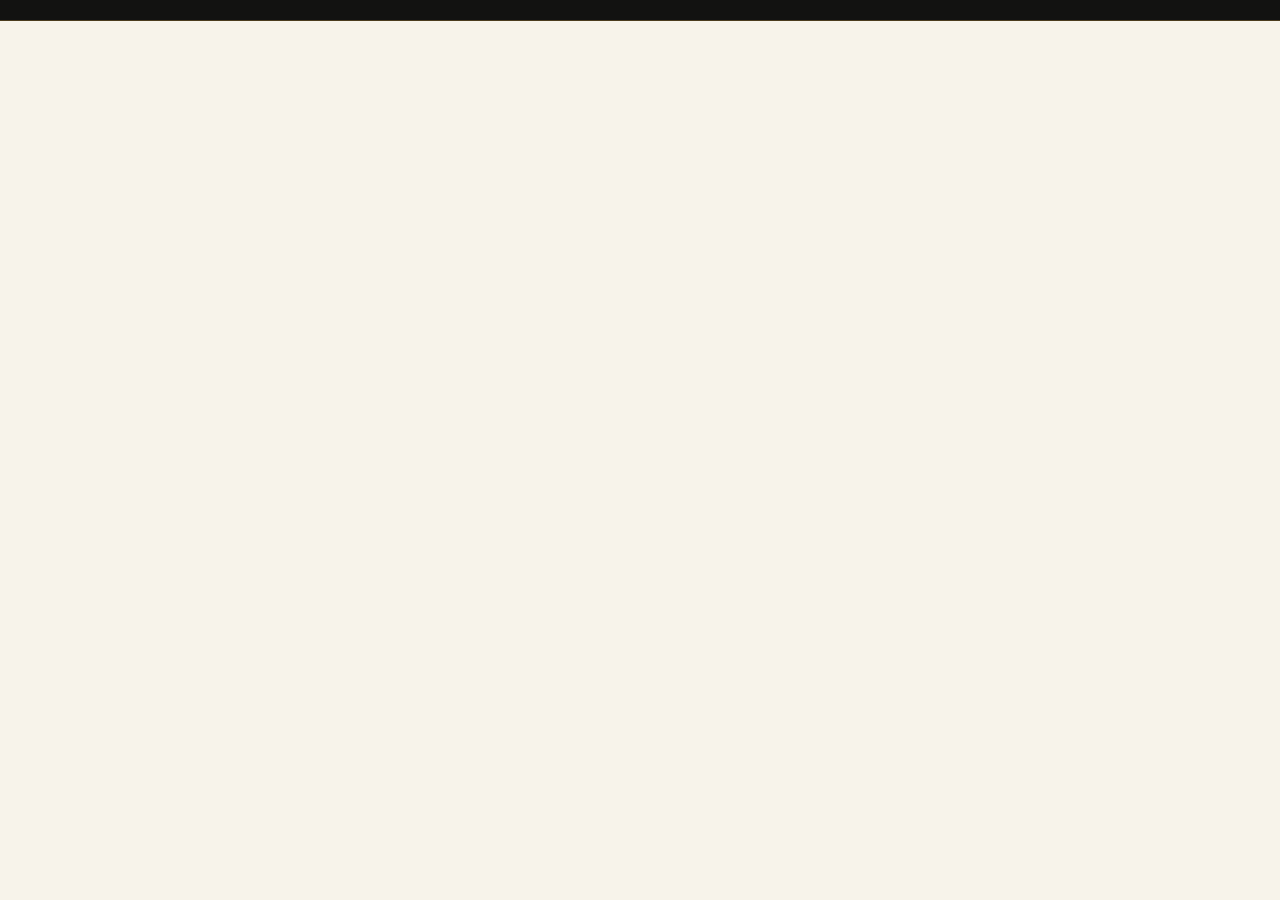
==== commit 12637b88: "Final launch version: official RAYYOKA logo, simple emoji menu, contact and logo architect credit" ====
--- a/index.html
+++ b/index.html
@@ -1,23 +1,2 @@
-<!doctype html>
-<html lang="en">
-<head>
-<meta charset="utf-8"><meta name="viewport" content="width=device-width,initial-scale=1">
-<meta name="theme-color" content="#0b0b0b"><meta name="description" content="RAYYOKA — Flavors That Connect.">
-<title>RAYYOKA • Flavors That Connect</title>
-<style>
-:root{--black:#0b0b0b;--dark:#151510;--gold:#c9a44d;--cream:#f7f3ea;--muted:#6b685f;--line:#e2dbce;--olive:#697348}*{box-sizing:border-box}html{scroll-behavior:smooth}body{margin:0;background:var(--cream);color:#171717;font-family:Arial,Helvetica,sans-serif}a{text-decoration:none;color:inherit}.nav{position:sticky;top:0;z-index:20;background:rgba(11,11,11,.97);color:white;padding:12px 6%;display:flex;align-items:center;justify-content:space-between;border-bottom:1px solid #4b3b1d}.brand{display:flex;align-items:center;gap:10px}.mark{width:43px;height:43px;border:1px solid var(--gold);border-radius:12px;display:grid;place-items:center;color:var(--gold);font-weight:900}.brand b{font-size:19px;letter-spacing:3px}.brand small{display:block;color:#c9c0ad;font-size:8px;letter-spacing:2px}.links{display:flex;gap:20px;align-items:center;font-size:13px}.order{background:var(--gold);color:#111!important;padding:10px 17px;border-radius:30px;font-weight:800}.hero{background:linear-gradient(135deg,#0b0b0b,#29271d);color:white;text-align:center;padding:105px 7% 100px}.eyebrow{color:#e0bd69;font-size:11px;letter-spacing:4px;font-weight:800}.hero h1{font-family:Georgia,serif;font-size:clamp(48px,8vw,88px);line-height:.95;margin:18px 0}.hero h1 span{color:#e0bd69}.hero p{max-width:650px;margin:25px auto;color:#ddd8cf;font-size:18px;line-height:1.7}.buttons{display:flex;justify-content:center;gap:12px;flex-wrap:wrap}.btn{display:inline-block;padding:14px 23px;border-radius:30px;font-weight:800}.primary{background:var(--gold);color:#111}.secondary{border:1px solid #888;color:white}.section{max-width:1150px;margin:auto;padding:75px 7%}.section h2{font-family:Georgia,serif;font-size:clamp(34px,5vw,54px);margin:10px 0 18px}.lead{max-width:760px;color:var(--muted);line-height:1.8;font-size:16px}.center{text-align:center}.center .lead{margin-left:auto;margin-right:auto}.quote{max-width:700px;margin:30px auto 0;background:#e9e0ce;border-radius:22px;padding:28px;font-family:Georgia,serif;font-size:24px;line-height:1.4}.pillars{display:grid;grid-template-columns:repeat(5,1fr);gap:12px;margin-top:30px}.pillar{background:#fff;border:1px solid var(--line);border-radius:18px;padding:20px;text-align:center}.pillar .emoji{font-size:30px}.pillar h3{font-family:Georgia,serif;font-size:21px;margin:9px 0 6px}.pillar p{font-size:13px;color:var(--muted);line-height:1.5;margin:0}.menu{background:var(--black);color:white}.menu-inner{max-width:1150px;margin:auto;padding:75px 7%}.menu .lead{color:#bbb8b0}.cards{display:grid;grid-template-columns:repeat(5,1fr);gap:12px;margin-top:30px}.card{background:var(--dark);border:1px solid #3a382f;border-radius:18px;padding:24px 14px;text-align:center}.food{font-size:52px;line-height:1.1}.card h3{font-family:Georgia,serif;font-size:22px;margin:12px 0 7px}.card p{color:#bbb8b0;font-size:13px;line-height:1.5;min-height:40px}.card a{display:inline-block;color:#e0bd69;font-size:11px;font-weight:800;letter-spacing:1px;margin-top:7px}.experience{display:grid;grid-template-columns:repeat(3,1fr);gap:14px;margin-top:30px}.experience article{background:#fff;border:1px solid var(--line);border-radius:18px;padding:25px}.experience h3{font-family:Georgia,serif;font-size:24px;margin:9px 0}.experience p{color:var(--muted);font-size:14px;line-height:1.6}.promise{background:#ebe5d9}.promise-list{max-width:800px;margin:25px auto 0}.promise-item{background:#fff;border-radius:13px;padding:15px;margin:9px 0}.contact{background:#0d0d0d;color:white}.contact-inner{max-width:1150px;margin:auto;padding:70px 7%}.contact-grid{display:grid;grid-template-columns:1fr 1fr;gap:15px;margin-top:28px}.contact-card{background:#181814;border:1px solid #38352d;border-radius:18px;padding:24px}.contact-card h3{font-family:Georgia,serif;font-size:24px;margin:0 0 12px}.contact-line{padding:12px 0;border-bottom:1px solid #302e28;color:#ddd8cf}.contact-line:last-child{border:0}.wa{color:#e0bd69;font-weight:800}.cta{margin:0 7% 60px;background:#222117;color:white;border-radius:23px;padding:42px 6%;text-align:center}.cta h2{font-family:Georgia,serif;font-size:clamp(30px,5vw,50px);margin:10px 0 22px}footer{background:#070707;color:#aaa;text-align:center;padding:28px 7%;font-size:12px}footer b{color:white;letter-spacing:3px}footer span{display:block;color:#777;margin-top:5px}@media(max-width:850px){.pillars{grid-template-columns:repeat(2,1fr)}.cards{grid-template-columns:repeat(2,1fr)}.experience,.contact-grid{grid-template-columns:1fr}}@media(max-width:600px){.nav{padding:10px 14px}.links a:not(.order){display:none}.hero{padding:78px 7%}.section,.menu-inner,.contact-inner{padding-top:58px;padding-bottom:58px}.pillars,.cards{grid-template-columns:1fr 1fr}.pillar{padding:16px}.card{padding:20px 10px}.food{font-size:45px}.cta{margin-bottom:45px}}@media(max-width:420px){.cards{grid-template-columns:1fr}}
-</style>
-</head>
-<body>
-<nav class="nav"><a class="brand" href="#top"><div class="mark">RY</div><div><b>RAYYOKA</b><small>FLAVORS THAT CONNECT</small></div></a><div class="links"><a href="#about">Our Story</a><a href="#values">Values</a><a href="#menu">Menu</a><a href="#contact">Contact</a><a class="order" href="order.html">🛒 Order Now</a></div></nav>
-<header class="hero" id="top"><div class="eyebrow">RAYYOKA • FLAVORS THAT CONNECT</div><h1>GOOD FOOD.<br><span>GREAT TASTE.</span></h1><p>Fresh favourites, warm hospitality and a taste worth remembering. Welcome to RAYYOKA.</p><div class="buttons"><a class="btn primary" href="order.html">🛒 Order Now</a><a class="btn secondary" href="#menu">🍽️ View Menu</a></div></header>
-<section class="section center" id="about"><div class="eyebrow">OUR STORY</div><h2>More than a meal.</h2><p class="lead">RAYYOKA brings people together through familiar favourites, good taste and thoughtful service. Our core menu keeps things simple: momo, chawmin, fried rice, noodles and drinks.</p><p class="lead">Built with Himalayan inspiration and a modern spirit, RAYYOKA is made to grow one happy customer at a time.</p><div class="quote">“Flavors that connect — people, places, memories and moments.”</div></section>
-<section class="section" id="values"><div class="eyebrow">THE RAYYOKA SPIRIT</div><h2>Five pillars. One identity.</h2><p class="lead">The five ideas behind RAYYOKA guide how we create, serve and grow.</p><div class="pillars"><div class="pillar"><div class="emoji">⚡</div><h3>Ranga</h3><p><b>Energy.</b><br>Vibrant energy in everything we do.</p></div><div class="pillar"><div class="emoji">💡</div><h3>Kalpana</h3><p><b>Imagination.</b><br>Original ideas and flavours.</p></div><div class="pillar"><div class="emoji">❤️</div><h3>Yashoda</h3><p><b>Care.</b><br>Warmth, attention and heart.</p></div><div class="pillar"><div class="emoji">🎯</div><h3>Arjun</h3><p><b>Focus.</b><br>Quality and consistency.</p></div><div class="pillar"><div class="emoji">🙏</div><h3>Yagyaswori</h3><p><b>Blessings.</b><br>Gratitude and positivity.</p></div></div></section>
-<section class="menu" id="menu"><div class="menu-inner"><div class="eyebrow">RAYYOKA MENU</div><h2>Our favourites.</h2><p class="lead">Simple, familiar and made for a satisfying meal.</p><div class="cards"><div class="card"><div class="food">🥟</div><h3>Momo</h3><p>Veg & chicken, steamed or fried.</p><a href="order.html">ORDER NOW →</a></div><div class="card"><div class="food">🍜</div><h3>Chawmin</h3><p>Veg, chicken, egg & mix.</p><a href="order.html">ORDER NOW →</a></div><div class="card"><div class="food">🍚</div><h3>Fried Rice</h3><p>Veg, egg, chicken & mix.</p><a href="order.html">ORDER NOW →</a></div><div class="card"><div class="food">🍝</div><h3>Noodles</h3><p>Veg, chicken, egg & mix.</p><a href="order.html">ORDER NOW →</a></div><div class="card"><div class="food">☕🥤</div><h3>Drinks</h3><p>Tea, coffee & soft drinks.</p><a href="order.html">ORDER NOW →</a></div></div></div></section>
-<section class="section" id="experience"><div class="eyebrow">THE RAYYOKA EXPERIENCE</div><h2>Simple food. Thoughtful details.</h2><div class="experience"><article><div class="eyebrow">01 / TASTE</div><h3>Made to satisfy.</h3><p>Familiar favourites prepared with attention to flavour and consistency.</p></article><article><div class="eyebrow">02 / CARE</div><h3>Served with heart.</h3><p>Warm, respectful service is part of the RAYYOKA experience.</p></article><article><div class="eyebrow">03 / CONNECTION</div><h3>Made to bring people together.</h3><p>Food that creates conversations, memories and shared moments.</p></article></div></section>
-<section class="section promise"><div class="eyebrow">OUR PROMISE</div><h2>What you can expect.</h2><div class="promise-list"><div class="promise-item">✅ <b>Consistent quality</b> — every order should meet the RAYYOKA standard.</div><div class="promise-item">❤️ <b>Honest hospitality</b> — warm service for every guest.</div><div class="promise-item">✨ <b>Original identity</b> — a distinct RAYYOKA experience.</div><div class="promise-item">🌱 <b>Room to grow</b> — building a meaningful local food brand.</div></div></section>
-<section class="contact" id="contact"><div class="contact-inner"><div class="eyebrow">CONTACT RAYYOKA</div><h2>Let's connect.</h2><div class="contact-grid"><div class="contact-card"><h3>📞 Call / WhatsApp</h3><div class="contact-line"><b>PHONE</b><br><a href="tel:+9779869356489">+977 9869356489</a></div><div class="contact-line"><b>WHATSAPP</b><br><a class="wa" href="https://wa.me/9779869356489" target="_blank" rel="noopener">💬 Chat on WhatsApp →</a></div></div><div class="contact-card"><h3>🌐 Online</h3><div class="contact-line"><b>ORDERING</b><br><a href="order.html">Open RAYYOKA Online Ordering →</a></div><div class="contact-line"><b>OTHER CHANNELS</b><br>Coming soon</div></div></div></div></section>
-<section class="cta"><div class="eyebrow">READY TO TASTE RAYYOKA?</div><h2>Your next favourite is one tap away.</h2><a class="btn primary" href="order.html">🛒 Order Now</a></section>
-<footer><b>RAYYOKA</b><span>FLAVORS THAT CONNECT</span><span>© 2026 RAYYOKA. All rights reserved.</span></footer>
-</body>
-</html>+<!doctype html><html lang="en"><head><meta charset="utf-8"><meta name="viewport" content="width=device-width,initial-scale=1"><meta name="theme-color" content="#0b0b0b"><meta name="description" content="RAYYOKA — Flavors That Connect."><title>RAYYOKA • Flavors That Connect</title><style>:root{--b:#0b0b0b;--d:#171713;--g:#c9a44d;--p:#f7f3ea;--m:#6b685f;--l:#e2dbce;--o:#697348}*{box-sizing:border-box}html{scroll-behavior:smooth}body{margin:0;background:var(--p);color:#171717;font-family:Arial,Helvetica,sans-serif}a{text-decoration:none;color:inherit}.nav{position:sticky;top:0;z-index:20;background:#0b0b0bf7;color:#fff;padding:10px 6%;display:flex;align-items:center;justify-content:space-between;border-bottom:1px solid #4b3b1d}.brand{display:flex;align-items:center;gap:10px}.brand img{width:48px;height:48px;object-fit:contain;border-radius:8px}.brand b{font-size:18px;letter-spacing:3px}.brand small{display:block;color:#c9c0ad;font-size:8px;letter-spacing:2px}.links{display:flex;gap:20px;align-items:center;font-size:13px}.order{background:var(--g);color:#111!important;padding:10px 17px;border-radius:30px;font-weight:800}.hero{background:linear-gradient(135deg,#0b0b0b,#29271d);color:#fff;text-align:center;padding:65px 7% 75px}.hero-logo{width:min(420px,78vw);max-height:300px;object-fit:contain;margin:0 auto 22px}.eyebrow{color:#e0bd69;font-size:11px;letter-spacing:4px;font-weight:800}.hero h1{font-family:Georgia,serif;font-size:clamp(42px,7vw,78px);line-height:.95;margin:8px 0}.hero h1 span{color:#e0bd69}.hero p{max-width:650px;margin:22px auto;color:#ddd8cf;font-size:17px;line-height:1.7}.buttons{display:flex;justify-content:center;gap:12px;flex-wrap:wrap}.btn{display:inline-block;padding:14px 23px;border-radius:30px;font-weight:800}.primary{background:var(--g);color:#111}.secondary{border:1px solid #888;color:white}.section{max-width:1150px;margin:auto;padding:70px 7%}.section h2{font-family:Georgia,serif;font-size:clamp(33px,5vw,52px);margin:10px 0 17px}.lead{max-width:760px;color:var(--m);line-height:1.8;font-size:16px}.center{text-align:center}.center .lead{margin-left:auto;margin-right:auto}.quote{max-width:700px;margin:25px auto 0;background:#e9e0ce;border-radius:20px;padding:25px;font-family:Georgia,serif;font-size:23px;line-height:1.4}.pillars{display:grid;grid-template-columns:repeat(5,1fr);gap:11px;margin-top:28px}.pillar{background:#fff;border:1px solid var(--l);border-radius:17px;padding:19px;text-align:center}.pillar .emoji{font-size:29px}.pillar h3{font-family:Georgia,serif;font-size:20px;margin:8px 0 5px}.pillar p{font-size:12px;color:var(--m);line-height:1.5;margin:0}.menu{background:var(--b);color:white}.menu-inner{max-width:1150px;margin:auto;padding:70px 7%}.menu .lead{color:#bbb8b0}.cards{display:grid;grid-template-columns:repeat(5,1fr);gap:11px;margin-top:28px}.card{background:var(--d);border:1px solid #3a382f;border-radius:17px;padding:23px 12px;text-align:center}.food{font-size:50px}.card h3{font-family:Georgia,serif;font-size:21px;margin:11px 0 6px}.card p{color:#bbb8b0;font-size:12px;line-height:1.5;min-height:38px}.card a{color:#e0bd69;font-size:10px;font-weight:800;letter-spacing:1px}.experience{display:grid;grid-template-columns:repeat(3,1fr);gap:13px;margin-top:28px}.experience article{background:#fff;border:1px solid var(--l);border-radius:17px;padding:23px}.experience h3{font-family:Georgia,serif;font-size:23px;margin:8px 0}.experience p{color:var(--m);font-size:13px;line-height:1.6}.promise{background:#ebe5d9}.promise-list{max-width:800px;margin:22px auto}.promise-item{background:#fff;border-radius:12px;padding:14px;margin:8px 0}.contact{background:#0d0d0d;color:#fff}.contact-inner{max-width:1150px;margin:auto;padding:65px 7%}.contact-grid{display:grid;grid-template-columns:1fr 1fr;gap:14px;margin-top:25px}.contact-card{background:#181814;border:1px solid #38352d;border-radius:17px;padding:23px}.contact-card h3{font-family:Georgia,serif;font-size:22px;margin:0 0 10px}.contact-line{padding:11px 0;border-bottom:1px solid #302e28;color:#ddd8cf}.contact-line:last-child{border:0}.wa{color:#e0bd69;font-weight:800}.architect{margin-top:28px;text-align:center;color:#8e897e;font-size:11px;letter-spacing:1px}.cta{margin:0 7% 55px;background:#222117;color:white;border-radius:22px;padding:40px 6%;text-align:center}.cta h2{font-family:Georgia,serif;font-size:clamp(29px,5vw,48px);margin:9px 0 20px}footer{background:#070707;color:#aaa;text-align:center;padding:27px 7%;font-size:12px}footer b{color:#fff;letter-spacing:3px}footer span{display:block;color:#777;margin-top:5px}@media(max-width:850px){.pillars,.cards{grid-template-columns:repeat(2,1fr)}.experience,.contact-grid{grid-template-columns:1fr}}@media(max-width:600px){.nav{padding:9px 12px}.links a:not(.order){display:none}.hero{padding:45px 7% 58px}.hero-logo{max-height:250px}.section,.menu-inner,.contact-inner{padding-top:55px;padding-bottom:55px}.pillars,.cards{grid-template-columns:1fr 1fr}.card{padding:19px 9px}.food{font-size:44px}.brand img{width:43px;height:43px}.brand b{font-size:16px}.cta{margin-bottom:42px}}@media(max-width:420px){.cards{grid-template-columns:1fr}}</style></head><body>
+<nav class="nav"><a class="brand" href="#top"><img src="[data-uri][... ELLIPSIZATION ...]
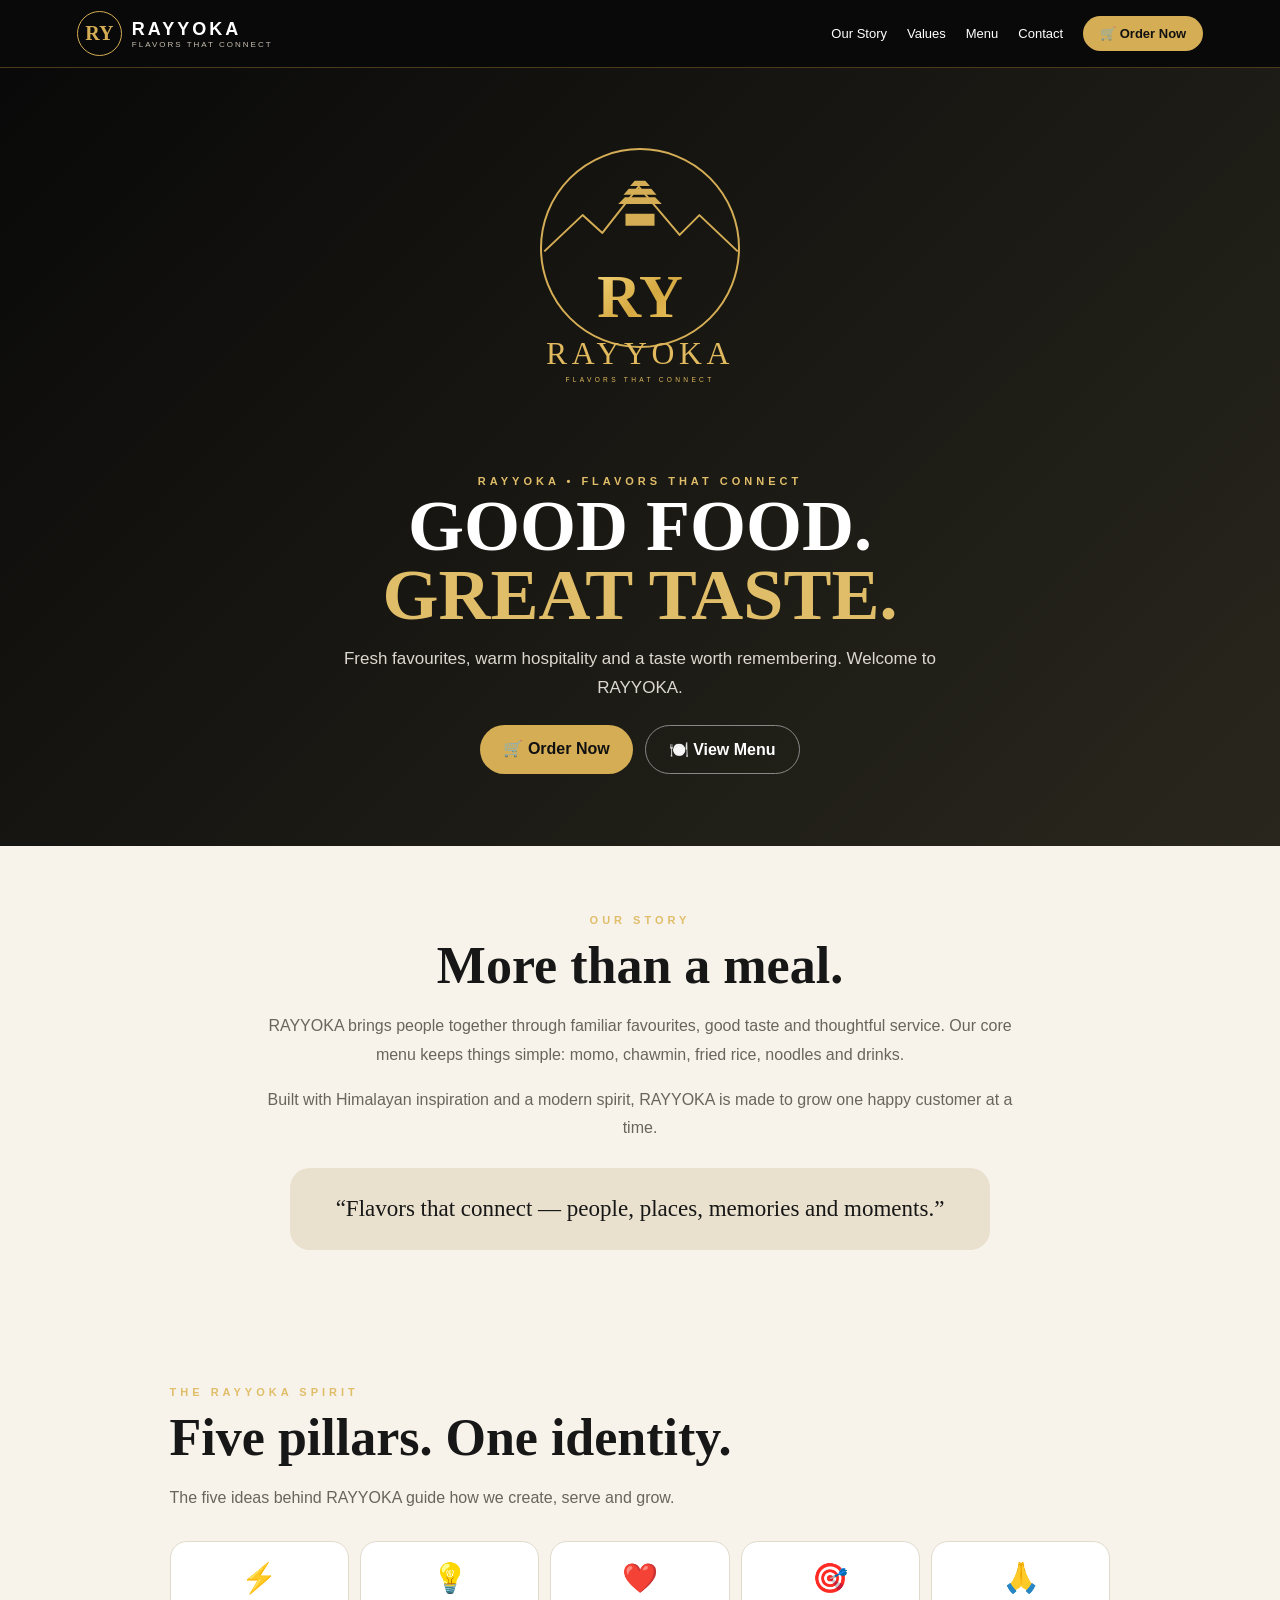
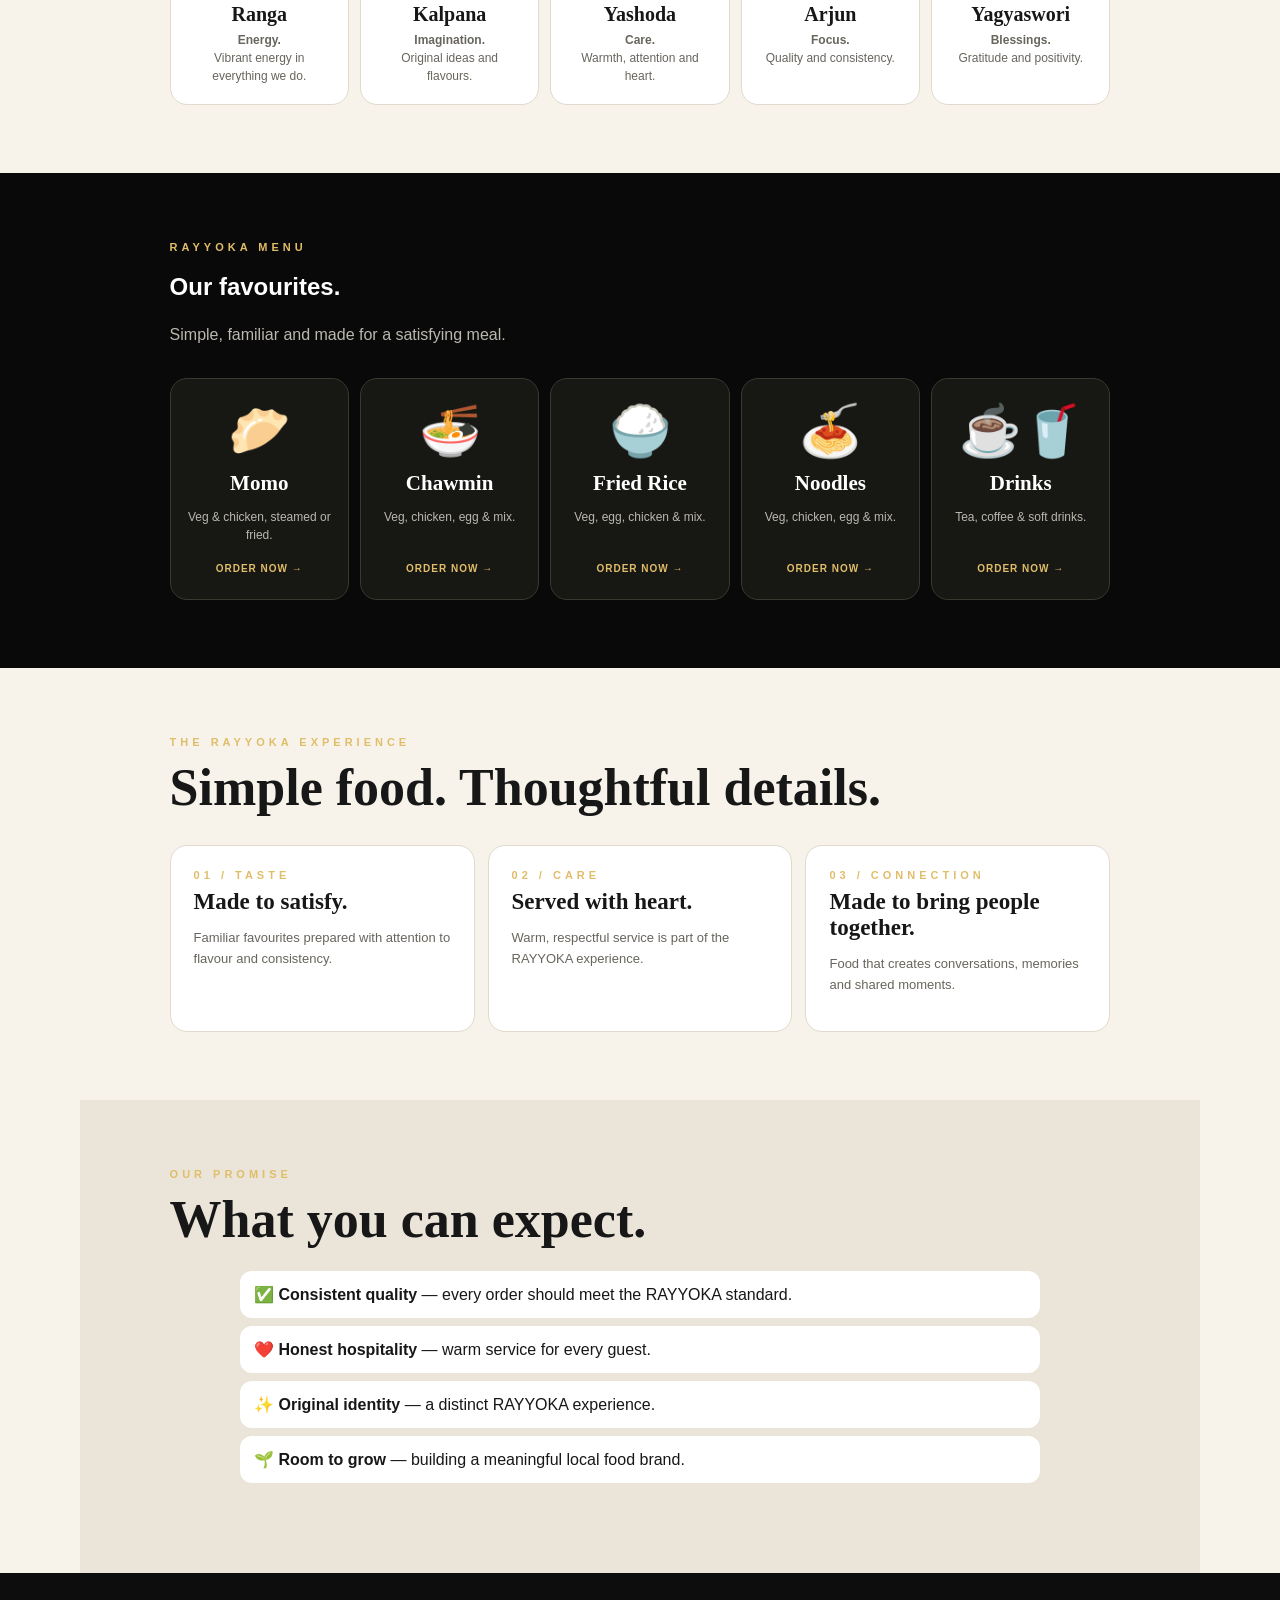
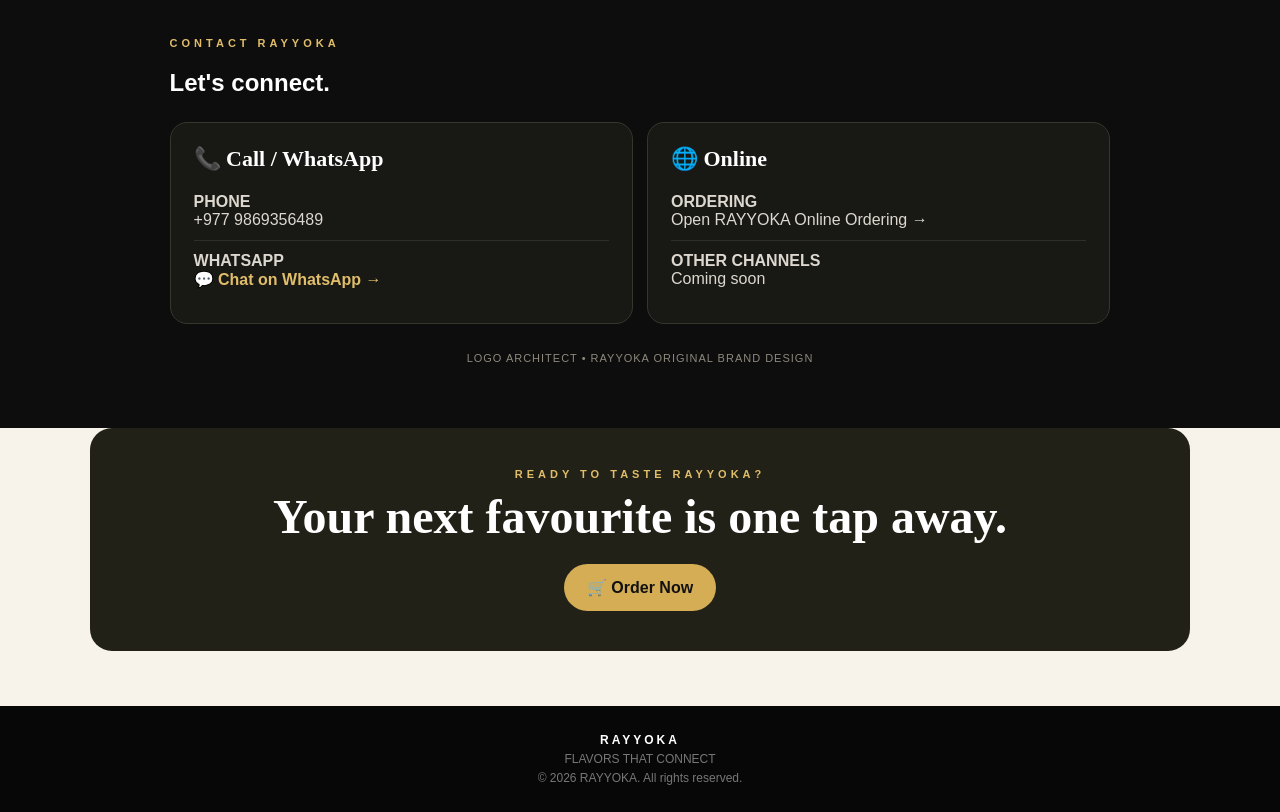
==== commit cd7e3a4f: "Fix blank page and restore clean RAYYOKA launch layout" ====
--- a/index.html
+++ b/index.html
@@ -1,2 +1 @@
-<!doctype html><html lang="en"><head><meta charset="utf-8"><meta name="viewport" content="width=device-width,initial-scale=1"><meta name="theme-color" content="#0b0b0b"><meta name="description" content="RAYYOKA — Flavors That Connect."><title>RAYYOKA • Flavors That Connect</title><style>:root{--b:#0b0b0b;--d:#171713;--g:#c9a44d;--p:#f7f3ea;--m:#6b685f;--l:#e2dbce;--o:#697348}*{box-sizing:border-box}html{scroll-behavior:smooth}body{margin:0;background:var(--p);color:#171717;font-family:Arial,Helvetica,sans-serif}a{text-decoration:none;color:inherit}.nav{position:sticky;top:0;z-index:20;background:#0b0b0bf7;color:#fff;padding:10px 6%;display:flex;align-items:center;justify-content:space-between;border-bottom:1px solid #4b3b1d}.brand{display:flex;align-items:center;gap:10px}.brand img{width:48px;height:48px;object-fit:contain;border-radius:8px}.brand b{font-size:18px;letter-spacing:3px}.brand small{display:block;color:#c9c0ad;font-size:8px;letter-spacing:2px}.links{display:flex;gap:20px;align-items:center;font-size:13px}.order{background:var(--g);color:#111!important;padding:10px 17px;border-radius:30px;font-weight:800}.hero{background:linear-gradient(135deg,#0b0b0b,#29271d);color:#fff;text-align:center;padding:65px 7% 75px}.hero-logo{width:min(420px,78vw);max-height:300px;object-fit:contain;margin:0 auto 22px}.eyebrow{color:#e0bd69;font-size:11px;letter-spacing:4px;font-weight:800}.hero h1{font-family:Georgia,serif;font-size:clamp(42px,7vw,78px);line-height:.95;margin:8px 0}.hero h1 span{color:#e0bd69}.hero p{max-width:650px;margin:22px auto;color:#ddd8cf;font-size:17px;line-height:1.7}.buttons{display:flex;justify-content:center;gap:12px;flex-wrap:wrap}.btn{display:inline-block;padding:14px 23px;border-radius:30px;font-weight:800}.primary{background:var(--g);color:#111}.secondary{border:1px solid #888;color:white}.section{max-width:1150px;margin:auto;padding:70px 7%}.section h2{font-family:Georgia,serif;font-size:clamp(33px,5vw,52px);margin:10px 0 17px}.lead{max-width:760px;color:var(--m);line-height:1.8;font-size:16px}.center{text-align:center}.center .lead{margin-left:auto;margin-right:auto}.quote{max-width:700px;margin:25px auto 0;background:#e9e0ce;border-radius:20px;padding:25px;font-family:Georgia,serif;font-size:23px;line-height:1.4}.pillars{display:grid;grid-template-columns:repeat(5,1fr);gap:11px;margin-top:28px}.pillar{background:#fff;border:1px solid var(--l);border-radius:17px;padding:19px;text-align:center}.pillar .emoji{font-size:29px}.pillar h3{font-family:Georgia,serif;font-size:20px;margin:8px 0 5px}.pillar p{font-size:12px;color:var(--m);line-height:1.5;margin:0}.menu{background:var(--b);color:white}.menu-inner{max-width:1150px;margin:auto;padding:70px 7%}.menu .lead{color:#bbb8b0}.cards{display:grid;grid-template-columns:repeat(5,1fr);gap:11px;margin-top:28px}.card{background:var(--d);border:1px solid #3a382f;border-radius:17px;padding:23px 12px;text-align:center}.food{font-size:50px}.card h3{font-family:Georgia,serif;font-size:21px;margin:11px 0 6px}.card p{color:#bbb8b0;font-size:12px;line-height:1.5;min-height:38px}.card a{color:#e0bd69;font-size:10px;font-weight:800;letter-spacing:1px}.experience{display:grid;grid-template-columns:repeat(3,1fr);gap:13px;margin-top:28px}.experience article{background:#fff;border:1px solid var(--l);border-radius:17px;padding:23px}.experience h3{font-family:Georgia,serif;font-size:23px;margin:8px 0}.experience p{color:var(--m);font-size:13px;line-height:1.6}.promise{background:#ebe5d9}.promise-list{max-width:800px;margin:22px auto}.promise-item{background:#fff;border-radius:12px;padding:14px;margin:8px 0}.contact{background:#0d0d0d;color:#fff}.contact-inner{max-width:1150px;margin:auto;padding:65px 7%}.contact-grid{display:grid;grid-template-columns:1fr 1fr;gap:14px;margin-top:25px}.contact-card{background:#181814;border:1px solid #38352d;border-radius:17px;padding:23px}.contact-card h3{font-family:Georgia,serif;font-size:22px;margin:0 0 10px}.contact-line{padding:11px 0;border-bottom:1px solid #302e28;color:#ddd8cf}.contact-line:last-child{border:0}.wa{color:#e0bd69;font-weight:800}.architect{margin-top:28px;text-align:center;color:#8e897e;font-size:11px;letter-spacing:1px}.cta{margin:0 7% 55px;background:#222117;color:white;border-radius:22px;padding:40px 6%;text-align:center}.cta h2{font-family:Georgia,serif;font-size:clamp(29px,5vw,48px);margin:9px 0 20px}footer{background:#070707;color:#aaa;text-align:center;padding:27px 7%;font-size:12px}footer b{color:#fff;letter-spacing:3px}footer span{display:block;color:#777;margin-top:5px}@media(max-width:850px){.pillars,.cards{grid-template-columns:repeat(2,1fr)}.experience,.contact-grid{grid-template-columns:1fr}}@media(max-width:600px){.nav{padding:9px 12px}.links a:not(.order){display:none}.hero{padding:45px 7% 58px}.hero-logo{max-height:250px}.section,.menu-inner,.contact-inner{padding-top:55px;padding-bottom:55px}.pillars,.cards{grid-template-columns:1fr 1fr}.card{padding:19px 9px}.food{font-size:44px}.brand img{width:43px;height:43px}.brand b{font-size:16px}.cta{margin-bottom:42px}}@media(max-width:420px){.cards{grid-template-columns:1fr}}</style></head><body>
-<nav class="nav"><a class="brand" href="#top"><img src="[data-uri][... ELLIPSIZATION ...]+<!doctype html><html lang="en"><head><meta charset="utf-8"><meta name="viewport" content="width=device-width,initial-scale=1"><meta name="theme-color" content="#0b0b0b"><meta name="description" content="RAYYOKA — Flavors That Connect."><title>RAYYOKA • Flavors That Connect</title><style>:root{--b:#090909;--d:#171713;--g:#d4ad55;--p:#f7f3ea;--m:#68655d;--l:#e1dacd}*{box-sizing:border-box}html{scroll-behavior:smooth}body{margin:0;background:var(--p);color:#171717;font-family:Arial,Helvetica,sans-serif}a{text-decoration:none;color:inherit}.nav{position:sticky;top:0;z-index:10;background:#090909;color:#fff;padding:11px 6%;display:flex;align-items:center;justify-content:space-between;border-bottom:1px solid #4a3b1d}.brand{display:flex;align-items:center;gap:10px}.brand-mark{width:45px;height:45px;border:1px solid var(--g);border-radius:50%;display:grid;place-items:center;font-family:Georgia,serif;font-size:20px;font-weight:bold;color:var(--g)}.brand b{font-size:18px;letter-spacing:3px}.brand small{display:block;color:#c8c0b1;font-size:8px;letter-spacing:2px}.links{display:flex;gap:20px;align-items:center;font-size:13px}.order{background:var(--g);color:#111!important;padding:10px 17px;border-radius:30px;font-weight:800}.hero{background:linear-gradient(135deg,#090909,#29271d);color:#fff;text-align:center;padding:58px 7% 72px}.logo-art{width:min(330px,72vw);margin:0 auto 15px}.logo-circle{fill:none;stroke:#d4ad55;stroke-width:3}.logo-mountain{fill:none;stroke:#d4ad55;stroke-width:3;stroke-linejoin:round}.logo-pagoda{fill:#d4ad55}.logo-ry{font-family:Georgia,serif;font-size:92px;font-weight:bold;fill:url(#gold)}.logo-name{font-family:Georgia,serif;font-size:48px;letter-spacing:7px;fill:#e1b95e}.logo-tag{font-size:10px;letter-spacing:5px;fill:#e1b95e}.eyebrow{color:#e0bd69;font-size:11px;letter-spacing:4px;font-weight:800}.hero h1{font-family:Georgia,serif;font-size:clamp(40px,7vw,72px);line-height:.96;margin:5px 0 15px}.hero h1 span{color:#e0bd69}.hero p{max-width:640px;margin:0 auto 22px;color:#ddd8cf;font-size:17px;line-height:1.7}.buttons{display:flex;justify-content:center;gap:12px;flex-wrap:wrap}.btn{display:inline-block;padding:14px 23px;border-radius:30px;font-weight:800}.primary{background:var(--g);color:#111}.secondary{border:1px solid #888;color:#fff}.section{max-width:1120px;margin:auto;padding:68px 7%}.section h2{font-family:Georgia,serif;font-size:clamp(33px,5vw,52px);margin:10px 0 17px}.lead{max-width:760px;color:var(--m);line-height:1.8;font-size:16px}.center{text-align:center}.center .lead{margin-left:auto;margin-right:auto}.quote{max-width:700px;margin:25px auto 0;background:#e9e0ce;border-radius:20px;padding:25px;font-family:Georgia,serif;font-size:23px;line-height:1.4}.pillars{display:grid;grid-template-columns:repeat(5,1fr);gap:11px;margin-top:28px}.pillar{background:#fff;border:1px solid var(--l);border-radius:17px;padding:19px;text-align:center}.pillar .emoji{font-size:29px}.pillar h3{font-family:Georgia,serif;font-size:20px;margin:8px 0 5px}.pillar p{font-size:12px;color:var(--m);line-height:1.5;margin:0}.menu{background:var(--b);color:#fff}.menu-inner{max-width:1120px;margin:auto;padding:68px 7%}.menu .lead{color:#bbb8b0}.cards{display:grid;grid-template-columns:repeat(5,1fr);gap:11px;margin-top:28px}.card{background:var(--d);border:1px solid #3a382f;border-radius:17px;padding:23px 12px;text-align:center}.food{font-size:50px}.card h3{font-family:Georgia,serif;font-size:21px;margin:11px 0 6px}.card p{color:#bbb8b0;font-size:12px;line-height:1.5;min-height:38px}.card a{color:#e0bd69;font-size:10px;font-weight:800;letter-spacing:1px}.experience{display:grid;grid-template-columns:repeat(3,1fr);gap:13px;margin-top:28px}.experience article{background:#fff;border:1px solid var(--l);border-radius:17px;padding:23px}.experience h3{font-family:Georgia,serif;font-size:23px;margin:8px 0}.experience p{color:var(--m);font-size:13px;line-height:1.6}.promise{background:#ebe5d9}.promise-list{max-width:800px;margin:22px auto}.promise-item{background:#fff;border-radius:12px;padding:14px;margin:8px 0}.contact{background:#0d0d0d;color:#fff}.contact-inner{max-width:1120px;margin:auto;padding:64px 7%}.contact-grid{display:grid;grid-template-columns:1fr 1fr;gap:14px;margin-top:25px}.contact-card{background:#181814;border:1px solid #38352d;border-radius:17px;padding:23px}.contact-card h3{font-family:Georgia,serif;font-size:22px;margin:0 0 10px}.contact-line{padding:11px 0;border-bottom:1px solid #302e28;color:#ddd8cf}.contact-line:last-child{border:0}.wa{color:#e0bd69;font-weight:800}.architect{margin-top:28px;text-align:center;color:#8e897e;font-size:11px;letter-spacing:1px}.cta{margin:0 7% 55px;background:#222117;color:#fff;border-radius:22px;padding:40px 6%;text-align:center}.cta h2{font-family:Georgia,serif;font-size:clamp(29px,5vw,48px);margin:9px 0 20px}footer{background:#070707;color:#aaa;text-align:center;padding:27px 7%;font-size:12px}footer b{color:#fff;letter-spacing:3px}footer span{display:block;color:#777;margin-top:5px}@media(max-width:850px){.pillars,.cards{grid-template-columns:repeat(2,1fr)}.experience,.contact-grid{grid-template-columns:1fr}}@media(max-width:600px){.nav{padding:9px 12px}.links a:not(.order){display:none}.hero{padding:42px 7% 55px}.logo-art{width:min(300px,80vw)}.section,.menu-inner,.contact-inner{padding-top:53px;padding-bottom:53px}.pillars,.cards{grid-template-columns:1fr 1fr}.card{padding:19px 9px}.food{font-size:44px}.brand b{font-size:16px}.cta{margin-bottom:42px}}@media(max-width:420px){.cards{grid-template-columns:1fr}}</style></head><body><nav class="nav"><a class="brand" href="#top"><div class="brand-mark">RY</div><div><b>RAYYOKA</b><small>FLAVORS THAT CONNECT</small></div></a><div class="links"><a href="#about">Our Story</a><a href="#values">Values</a><a href="#menu">Menu</a><a href="#contact">Contact</a><a class="order" href="order.html">🛒 Order Now</a></div></nav><header class="hero" id="top"><svg class="logo-art" viewBox="0 0 500 500" role="img" aria-label="RAYYOKA logo"><defs><linearGradient id="gold" x1="0" y1="0" x2="1" y2="1"><stop offset="0" stop-color="#f5d67a"/><stop offset=".55" stop-color="#d5a942"/><stop offset="1" stop-color="#f0c55e"/></linearGradient></defs><circle class="logo-circle" cx="250" cy="185" r="150"/><path class="logo-mountain" d="M105 190l58-55 30 27 55-70 62 73 30-30 58 55"/><path class="logo-pagoda" d="M217 118h66l-10-10h-46l-10 10zm8-14h50l-8-9h-34l-8 9zm10-13h30l-7-8h-16l-7 8zm-7 42h44v18h-44z"/><text x="250" y="290" text-anchor="middle" class="logo-ry">RY</text><text x="250" y="360" text-anchor="middle" class="logo-name">RAYYOKA</text><text x="250" y="388" text-anchor="middle" class="logo-tag">FLAVORS THAT CONNECT</text></svg><div class="eyebrow">RAYYOKA • FLAVORS THAT CONNECT</div><h1>GOOD FOOD.<br><span>GREAT TASTE.</span></h1><p>Fresh favourites, warm hospitality and a taste worth remembering. Welcome to RAYYOKA.</p><div class="buttons"><a class="btn primary" href="order.html">🛒 Order Now</a><a class="btn secondary" href="#menu">🍽️ View Menu</a></div></header><section class="section center" id="about"><div class="eyebrow">OUR STORY</div><h2>More than a meal.</h2><p class="lead">RAYYOKA brings people together through familiar favourites, good taste and thoughtful service. Our core menu keeps things simple: momo, chawmin, fried rice, noodles and drinks.</p><p class="lead">Built with Himalayan inspiration and a modern spirit, RAYYOKA is made to grow one happy customer at a time.</p><div class="quote">“Flavors that connect — people, places, memories and moments.”</div></section><section class="section" id="values"><div class="eyebrow">THE RAYYOKA SPIRIT</div><h2>Five pillars. One identity.</h2><p class="lead">The five ideas behind RAYYOKA guide how we create, serve and grow.</p><div class="pillars"><div class="pillar"><div class="emoji">⚡</div><h3>Ranga</h3><p><b>Energy.</b><br>Vibrant energy in everything we do.</p></div><div class="pillar"><div class="emoji">💡</div><h3>Kalpana</h3><p><b>Imagination.</b><br>Original ideas and flavours.</p></div><div class="pillar"><div class="emoji">❤️</div><h3>Yashoda</h3><p><b>Care.</b><br>Warmth, attention and heart.</p></div><div class="pillar"><div class="emoji">🎯</div><h3>Arjun</h3><p><b>Focus.</b><br>Quality and consistency.</p></div><div class="pillar"><div class="emoji">🙏</div><h3>Yagyaswori</h3><p><b>Blessings.</b><br>Gratitude and positivity.</p></div></div></section><section class="menu" id="menu"><div class="menu-inner"><div class="eyebrow">RAYYOKA MENU</div><h2>Our favourites.</h2><p class="lead">Simple, familiar and made for a satisfying meal.</p><div class="cards"><div class="card"><div class="food">🥟</div><h3>Momo</h3><p>Veg & chicken, steamed or fried.</p><a href="order.html">ORDER NOW →</a></div><div class="card"><div class="food">🍜</div><h3>Chawmin</h3><p>Veg, chicken, egg & mix.</p><a href="order.html">ORDER NOW →</a></div><div class="card"><div class="food">🍚</div><h3>Fried Rice</h3><p>Veg, egg, chicken & mix.</p><a href="order.html">ORDER NOW →</a></div><div class="card"><div class="food">🍝</div><h3>Noodles</h3><p>Veg, chicken, egg & mix.</p><a href="order.html">ORDER NOW →</a></div><div class="card"><div class="food">☕🥤</div><h3>Drinks</h3><p>Tea, coffee & soft drinks.</p><a href="order.html">ORDER NOW →</a></div></div></div></section><section class="section"><div class="eyebrow">THE RAYYOKA EXPERIENCE</div><h2>Simple food. Thoughtful details.</h2><div class="experience"><article><div class="eyebrow">01 / TASTE</div><h3>Made to satisfy.</h3><p>Familiar favourites prepared with attention to flavour and consistency.</p></article><article><div class="eyebrow">02 / CARE</div><h3>Served with heart.</h3><p>Warm, respectful service is part of the RAYYOKA experience.</p></article><article><div class="eyebrow">03 / CONNECTION</div><h3>Made to bring people together.</h3><p>Food that creates conversations, memories and shared moments.</p></article></div></section><section class="section promise"><div class="eyebrow">OUR PROMISE</div><h2>What you can expect.</h2><div class="promise-list"><div class="promise-item">✅ <b>Consistent quality</b> — every order should meet the RAYYOKA standard.</div><div class="promise-item">❤️ <b>Honest hospitality</b> — warm service for every guest.</div><div class="promise-item">✨ <b>Original identity</b> — a distinct RAYYOKA experience.</div><div class="promise-item">🌱 <b>Room to grow</b> — building a meaningful local food brand.</div></div></section><section class="contact" id="contact"><div class="contact-inner"><div class="eyebrow">CONTACT RAYYOKA</div><h2>Let's connect.</h2><div class="contact-grid"><div class="contact-card"><h3>📞 Call / WhatsApp</h3><div class="contact-line"><b>PHONE</b><br><a href="tel:+9779869356489">+977 9869356489</a></div><div class="contact-line"><b>WHATSAPP</b><br><a class="wa" href="https://wa.me/9779869356489" target="_blank" rel="noopener">💬 Chat on WhatsApp →</a></div></div><div class="contact-card"><h3>🌐 Online</h3><div class="contact-line"><b>ORDERING</b><br><a href="order.html">Open RAYYOKA Online Ordering →</a></div><div class="contact-line"><b>OTHER CHANNELS</b><br>Coming soon</div></div></div><div class="architect">LOGO ARCHITECT • RAYYOKA ORIGINAL BRAND DESIGN</div></div></section><section class="cta"><div class="eyebrow">READY TO TASTE RAYYOKA?</div><h2>Your next favourite is one tap away.</h2><a class="btn primary" href="order.html">🛒 Order Now</a></section><footer><b>RAYYOKA</b><span>FLAVORS THAT CONNECT</span><span>© 2026 RAYYOKA. All rights reserved.</span></footer></body></html>
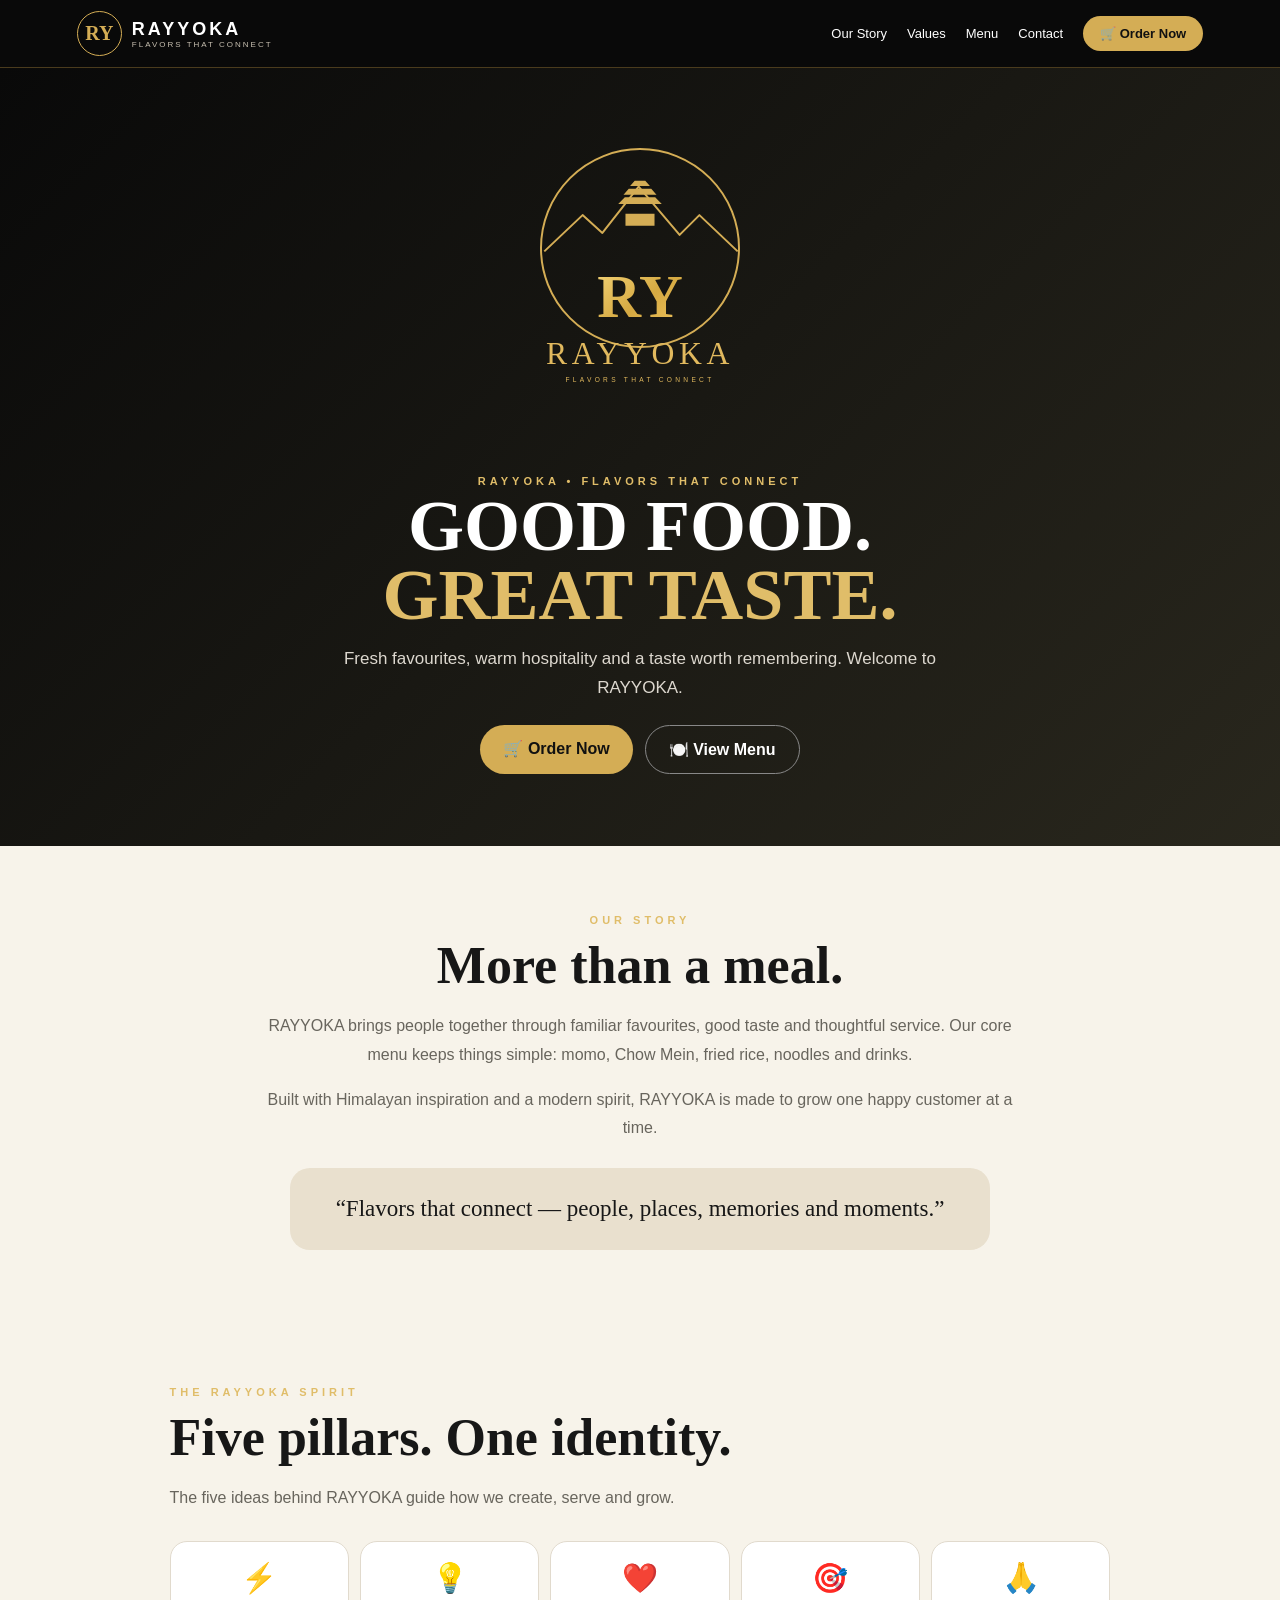
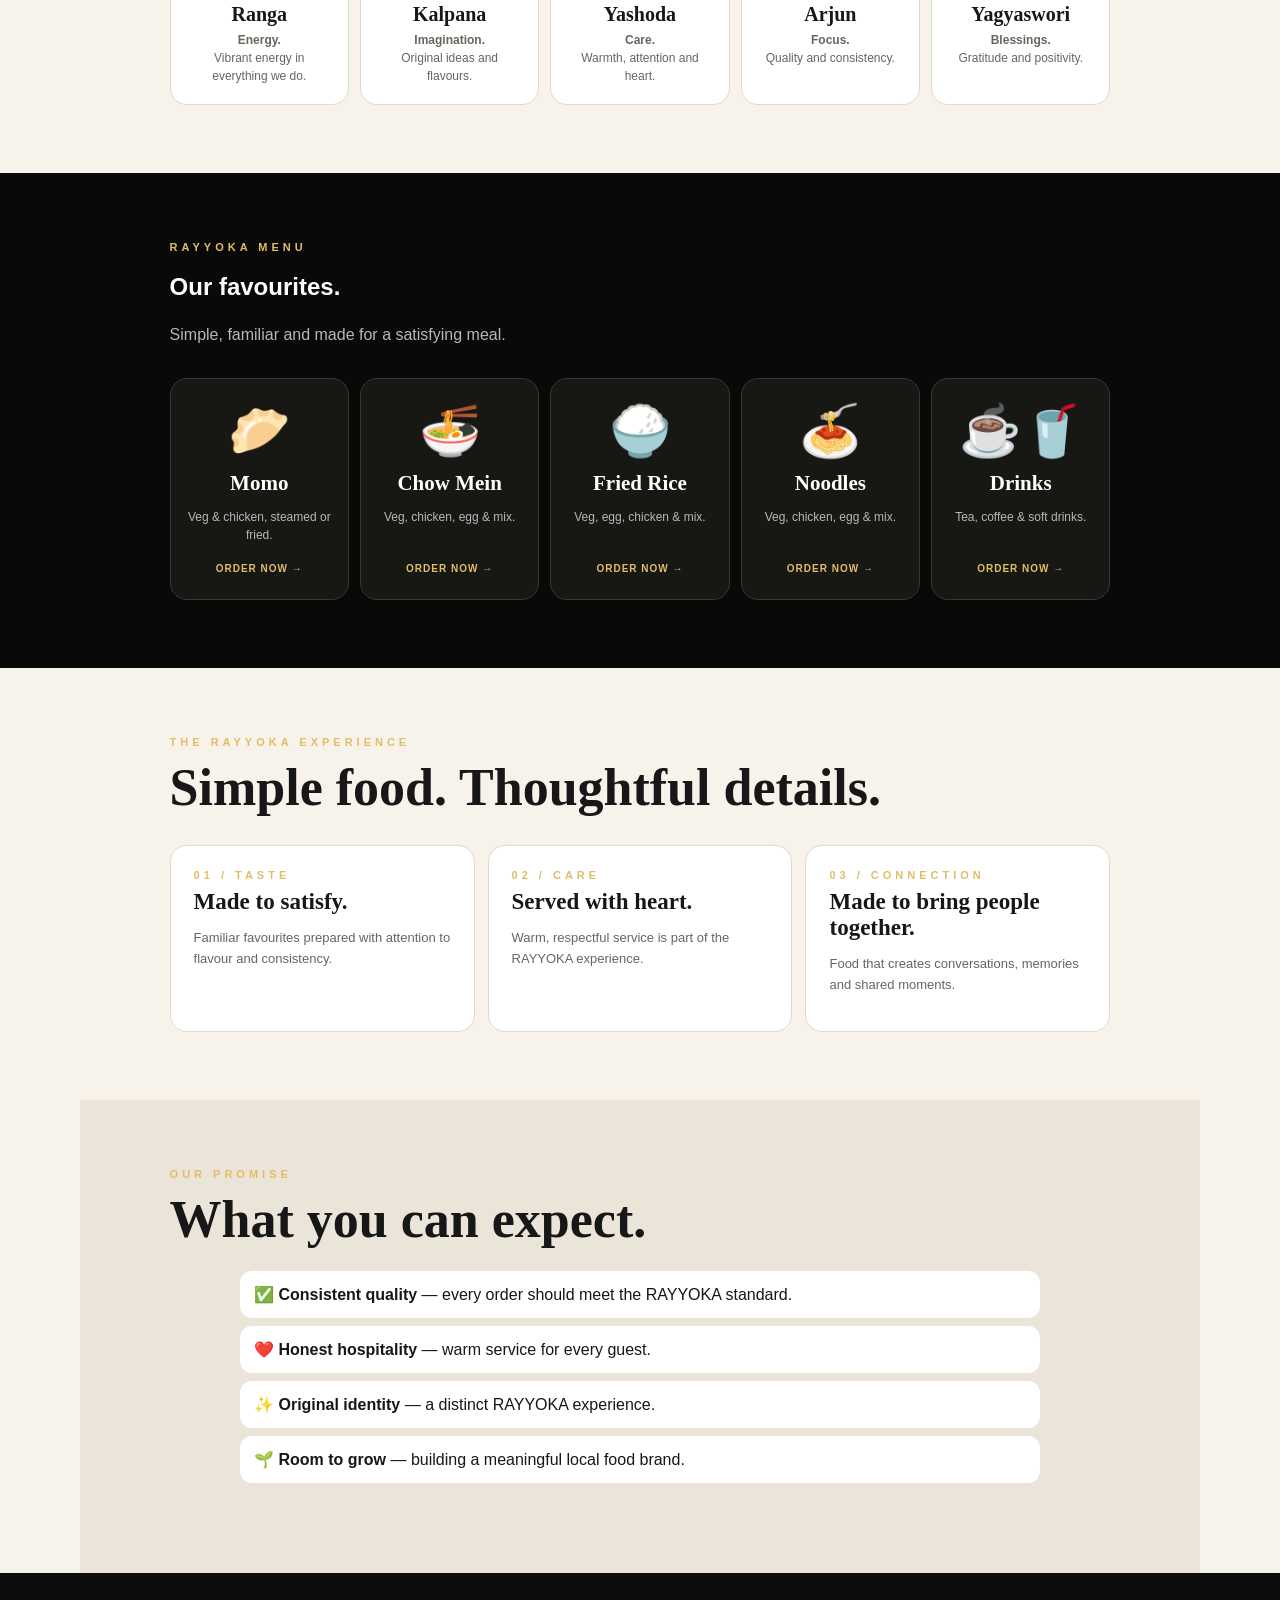
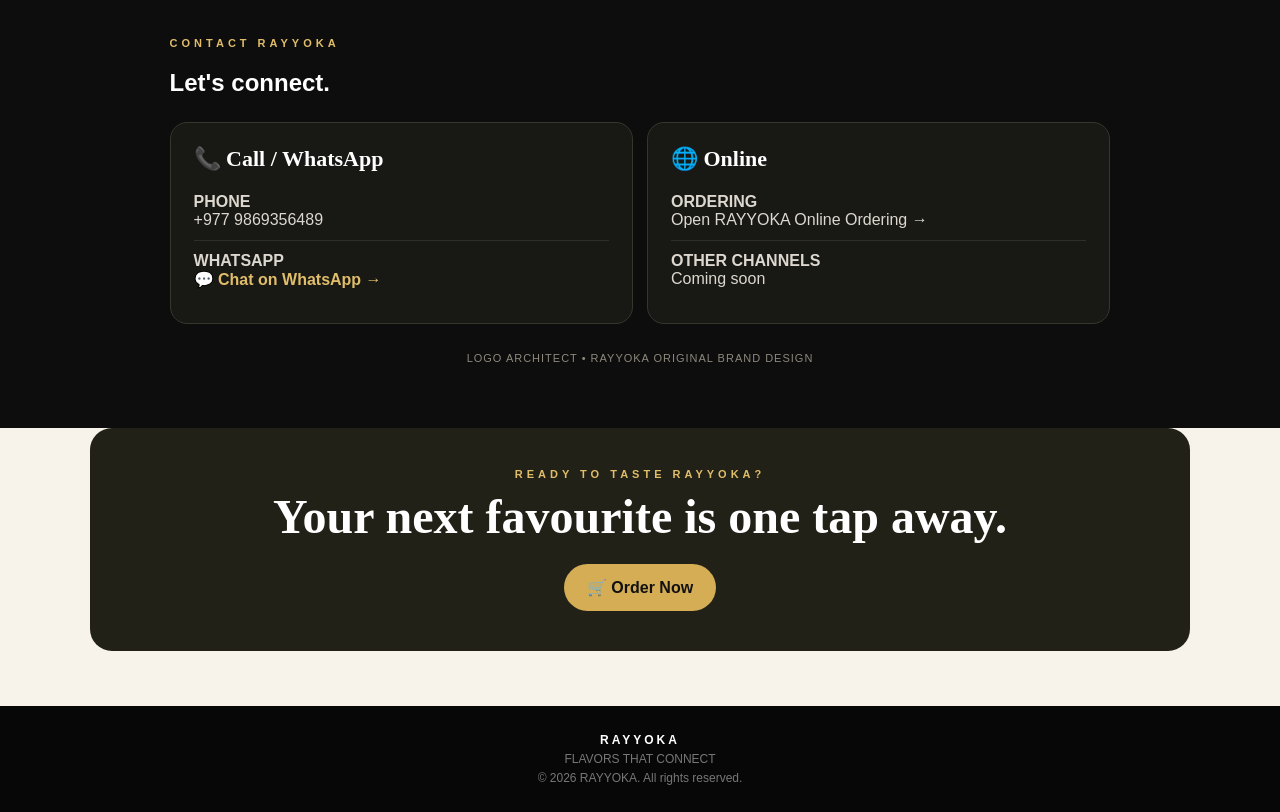
==== commit 8e7d6bea: "Fix public menu spelling: Chow Mein" ====
--- a/index.html
+++ b/index.html
@@ -1 +1 @@
-<!doctype html><html lang="en"><head><meta charset="utf-8"><meta name="viewport" content="width=device-width,initial-scale=1"><meta name="theme-color" content="#0b0b0b"><meta name="description" content="RAYYOKA — Flavors That Connect."><title>RAYYOKA • Flavors That Connect</title><style>:root{--b:#090909;--d:#171713;--g:#d4ad55;--p:#f7f3ea;--m:#68655d;--l:#e1dacd}*{box-sizing:border-box}html{scroll-behavior:smooth}body{margin:0;background:var(--p);color:#171717;font-family:Arial,Helvetica,sans-serif}a{text-decoration:none;color:inherit}.nav{position:sticky;top:0;z-index:10;background:#090909;color:#fff;padding:11px 6%;display:flex;align-items:center;justify-content:space-between;border-bottom:1px solid #4a3b1d}.brand{display:flex;align-items:center;gap:10px}.brand-mark{width:45px;height:45px;border:1px solid var(--g);border-radius:50%;display:grid;place-items:center;font-family:Georgia,serif;font-size:20px;font-weight:bold;color:var(--g)}.brand b{font-size:18px;letter-spacing:3px}.brand small{display:block;color:#c8c0b1;font-size:8px;letter-spacing:2px}.links{display:flex;gap:20px;align-items:center;font-size:13px}.order{background:var(--g);color:#111!important;padding:10px 17px;border-radius:30px;font-weight:800}.hero{background:linear-gradient(135deg,#090909,#29271d);color:#fff;text-align:center;padding:58px 7% 72px}.logo-art{width:min(330px,72vw);margin:0 auto 15px}.logo-circle{fill:none;stroke:#d4ad55;stroke-width:3}.logo-mountain{fill:none;stroke:#d4ad55;stroke-width:3;stroke-linejoin:round}.logo-pagoda{fill:#d4ad55}.logo-ry{font-family:Georgia,serif;font-size:92px;font-weight:bold;fill:url(#gold)}.logo-name{font-family:Georgia,serif;font-size:48px;letter-spacing:7px;fill:#e1b95e}.logo-tag{font-size:10px;letter-spacing:5px;fill:#e1b95e}.eyebrow{color:#e0bd69;font-size:11px;letter-spacing:4px;font-weight:800}.hero h1{font-family:Georgia,serif;font-size:clamp(40px,7vw,72px);line-height:.96;margin:5px 0 15px}.hero h1 span{color:#e0bd69}.hero p{max-width:640px;margin:0 auto 22px;color:#ddd8cf;font-size:17px;line-height:1.7}.buttons{display:flex;justify-content:center;gap:12px;flex-wrap:wrap}.btn{display:inline-block;padding:14px 23px;border-radius:30px;font-weight:800}.primary{background:var(--g);color:#111}.secondary{border:1px solid #888;color:#fff}.section{max-width:1120px;margin:auto;padding:68px 7%}.section h2{font-family:Georgia,serif;font-size:clamp(33px,5vw,52px);margin:10px 0 17px}.lead{max-width:760px;color:var(--m);line-height:1.8;font-size:16px}.center{text-align:center}.center .lead{margin-left:auto;margin-right:auto}.quote{max-width:700px;margin:25px auto 0;background:#e9e0ce;border-radius:20px;padding:25px;font-family:Georgia,serif;font-size:23px;line-height:1.4}.pillars{display:grid;grid-template-columns:repeat(5,1fr);gap:11px;margin-top:28px}.pillar{background:#fff;border:1px solid var(--l);border-radius:17px;padding:19px;text-align:center}.pillar .emoji{font-size:29px}.pillar h3{font-family:Georgia,serif;font-size:20px;margin:8px 0 5px}.pillar p{font-size:12px;color:var(--m);line-height:1.5;margin:0}.menu{background:var(--b);color:#fff}.menu-inner{max-width:1120px;margin:auto;padding:68px 7%}.menu .lead{color:#bbb8b0}.cards{display:grid;grid-template-columns:repeat(5,1fr);gap:11px;margin-top:28px}.card{background:var(--d);border:1px solid #3a382f;border-radius:17px;padding:23px 12px;text-align:center}.food{font-size:50px}.card h3{font-family:Georgia,serif;font-size:21px;margin:11px 0 6px}.card p{color:#bbb8b0;font-size:12px;line-height:1.5;min-height:38px}.card a{color:#e0bd69;font-size:10px;font-weight:800;letter-spacing:1px}.experience{display:grid;grid-template-columns:repeat(3,1fr);gap:13px;margin-top:28px}.experience article{background:#fff;border:1px solid var(--l);border-radius:17px;padding:23px}.experience h3{font-family:Georgia,serif;font-size:23px;margin:8px 0}.experience p{color:var(--m);font-size:13px;line-height:1.6}.promise{background:#ebe5d9}.promise-list{max-width:800px;margin:22px auto}.promise-item{background:#fff;border-radius:12px;padding:14px;margin:8px 0}.contact{background:#0d0d0d;color:#fff}.contact-inner{max-width:1120px;margin:auto;padding:64px 7%}.contact-grid{display:grid;grid-template-columns:1fr 1fr;gap:14px;margin-top:25px}.contact-card{background:#181814;border:1px solid #38352d;border-radius:17px;padding:23px}.contact-card h3{font-family:Georgia,serif;font-size:22px;margin:0 0 10px}.contact-line{padding:11px 0;border-bottom:1px solid #302e28;color:#ddd8cf}.contact-line:last-child{border:0}.wa{color:#e0bd69;font-weight:800}.architect{margin-top:28px;text-align:center;color:#8e897e;font-size:11px;letter-spacing:1px}.cta{margin:0 7% 55px;background:#222117;color:#fff;border-radius:22px;padding:40px 6%;text-align:center}.cta h2{font-family:Georgia,serif;font-size:clamp(29px,5vw,48px);margin:9px 0 20px}footer{background:#070707;color:#aaa;text-align:center;padding:27px 7%;font-size:12px}footer b{color:#fff;letter-spacing:3px}footer span{display:block;color:#777;margin-top:5px}@media(max-width:850px){.pillars,.cards{grid-template-columns:repeat(2,1fr)}.experience,.contact-grid{grid-template-columns:1fr}}@media(max-width:600px){.nav{padding:9px 12px}.links a:not(.order){display:none}.hero{padding:42px 7% 55px}.logo-art{width:min(300px,80vw)}.section,.menu-inner,.contact-inner{padding-top:53px;padding-bottom:53px}.pillars,.cards{grid-template-columns:1fr 1fr}.card{padding:19px 9px}.food{font-size:44px}.brand b{font-size:16px}.cta{margin-bottom:42px}}@media(max-width:420px){.cards{grid-template-columns:1fr}}</style></head><body><nav class="nav"><a class="brand" href="#top"><div class="brand-mark">RY</div><div><b>RAYYOKA</b><small>FLAVORS THAT CONNECT</small></div></a><div class="links"><a href="#about">Our Story</a><a href="#values">Values</a><a href="#menu">Menu</a><a href="#contact">Contact</a><a class="order" href="order.html">🛒 Order Now</a></div></nav><header class="hero" id="top"><svg class="logo-art" viewBox="0 0 500 500" role="img" aria-label="RAYYOKA logo"><defs><linearGradient id="gold" x1="0" y1="0" x2="1" y2="1"><stop offset="0" stop-color="#f5d67a"/><stop offset=".55" stop-color="#d5a942"/><stop offset="1" stop-color="#f0c55e"/></linearGradient></defs><circle class="logo-circle" cx="250" cy="185" r="150"/><path class="logo-mountain" d="M105 190l58-55 30 27 55-70 62 73 30-30 58 55"/><path class="logo-pagoda" d="M217 118h66l-10-10h-46l-10 10zm8-14h50l-8-9h-34l-8 9zm10-13h30l-7-8h-16l-7 8zm-7 42h44v18h-44z"/><text x="250" y="290" text-anchor="middle" class="logo-ry">RY</text><text x="250" y="360" text-anchor="middle" class="logo-name">RAYYOKA</text><text x="250" y="388" text-anchor="middle" class="logo-tag">FLAVORS THAT CONNECT</text></svg><div class="eyebrow">RAYYOKA • FLAVORS THAT CONNECT</div><h1>GOOD FOOD.<br><span>GREAT TASTE.</span></h1><p>Fresh favourites, warm hospitality and a taste worth remembering. Welcome to RAYYOKA.</p><div class="buttons"><a class="btn primary" href="order.html">🛒 Order Now</a><a class="btn secondary" href="#menu">🍽️ View Menu</a></div></header><section class="section center" id="about"><div class="eyebrow">OUR STORY</div><h2>More than a meal.</h2><p class="lead">RAYYOKA brings people together through familiar favourites, good taste and thoughtful service. Our core menu keeps things simple: momo, chawmin, fried rice, noodles and drinks.</p><p class="lead">Built with Himalayan inspiration and a modern spirit, RAYYOKA is made to grow one happy customer at a time.</p><div class="quote">“Flavors that connect — people, places, memories and moments.”</div></section><section class="section" id="values"><div class="eyebrow">THE RAYYOKA SPIRIT</div><h2>Five pillars. One identity.</h2><p class="lead">The five ideas behind RAYYOKA guide how we create, serve and grow.</p><div class="pillars"><div class="pillar"><div class="emoji">⚡</div><h3>Ranga</h3><p><b>Energy.</b><br>Vibrant energy in everything we do.</p></div><div class="pillar"><div class="emoji">💡</div><h3>Kalpana</h3><p><b>Imagination.</b><br>Original ideas and flavours.</p></div><div class="pillar"><div class="emoji">❤️</div><h3>Yashoda</h3><p><b>Care.</b><br>Warmth, attention and heart.</p></div><div class="pillar"><div class="emoji">🎯</div><h3>Arjun</h3><p><b>Focus.</b><br>Quality and consistency.</p></div><div class="pillar"><div class="emoji">🙏</div><h3>Yagyaswori</h3><p><b>Blessings.</b><br>Gratitude and positivity.</p></div></div></section><section class="menu" id="menu"><div class="menu-inner"><div class="eyebrow">RAYYOKA MENU</div><h2>Our favourites.</h2><p class="lead">Simple, familiar and made for a satisfying meal.</p><div class="cards"><div class="card"><div class="food">🥟</div><h3>Momo</h3><p>Veg & chicken, steamed or fried.</p><a href="order.html">ORDER NOW →</a></div><div class="card"><div class="food">🍜</div><h3>Chawmin</h3><p>Veg, chicken, egg & mix.</p><a href="order.html">ORDER NOW →</a></div><div class="card"><div class="food">🍚</div><h3>Fried Rice</h3><p>Veg, egg, chicken & mix.</p><a href="order.html">ORDER NOW →</a></div><div class="card"><div class="food">🍝</div><h3>Noodles</h3><p>Veg, chicken, egg & mix.</p><a href="order.html">ORDER NOW →</a></div><div class="card"><div class="food">☕🥤</div><h3>Drinks</h3><p>Tea, coffee & soft drinks.</p><a href="order.html">ORDER NOW →</a></div></div></div></section><section class="section"><div class="eyebrow">THE RAYYOKA EXPERIENCE</div><h2>Simple food. Thoughtful details.</h2><div class="experience"><article><div class="eyebrow">01 / TASTE</div><h3>Made to satisfy.</h3><p>Familiar favourites prepared with attention to flavour and consistency.</p></article><article><div class="eyebrow">02 / CARE</div><h3>Served with heart.</h3><p>Warm, respectful service is part of the RAYYOKA experience.</p></article><article><div class="eyebrow">03 / CONNECTION</div><h3>Made to bring people together.</h3><p>Food that creates conversations, memories and shared moments.</p></article></div></section><section class="section promise"><div class="eyebrow">OUR PROMISE</div><h2>What you can expect.</h2><div class="promise-list"><div class="promise-item">✅ <b>Consistent quality</b> — every order should meet the RAYYOKA standard.</div><div class="promise-item">❤️ <b>Honest hospitality</b> — warm service for every guest.</div><div class="promise-item">✨ <b>Original identity</b> — a distinct RAYYOKA experience.</div><div class="promise-item">🌱 <b>Room to grow</b> — building a meaningful local food brand.</div></div></section><section class="contact" id="contact"><div class="contact-inner"><div class="eyebrow">CONTACT RAYYOKA</div><h2>Let's connect.</h2><div class="contact-grid"><div class="contact-card"><h3>📞 Call / WhatsApp</h3><div class="contact-line"><b>PHONE</b><br><a href="tel:+9779869356489">+977 9869356489</a></div><div class="contact-line"><b>WHATSAPP</b><br><a class="wa" href="https://wa.me/9779869356489" target="_blank" rel="noopener">💬 Chat on WhatsApp →</a></div></div><div class="contact-card"><h3>🌐 Online</h3><div class="contact-line"><b>ORDERING</b><br><a href="order.html">Open RAYYOKA Online Ordering →</a></div><div class="contact-line"><b>OTHER CHANNELS</b><br>Coming soon</div></div></div><div class="architect">LOGO ARCHITECT • RAYYOKA ORIGINAL BRAND DESIGN</div></div></section><section class="cta"><div class="eyebrow">READY TO TASTE RAYYOKA?</div><h2>Your next favourite is one tap away.</h2><a class="btn primary" href="order.html">🛒 Order Now</a></section><footer><b>RAYYOKA</b><span>FLAVORS THAT CONNECT</span><span>© 2026 RAYYOKA. All rights reserved.</span></footer></body></html>+<!doctype html><html lang="en"><head><meta charset="utf-8"><meta name="viewport" content="width=device-width,initial-scale=1"><meta name="theme-color" content="#0b0b0b"><meta name="description" content="RAYYOKA — Flavors That Connect."><title>RAYYOKA • Flavors That Connect</title><style>:root{--b:#090909;--d:#171713;--g:#d4ad55;--p:#f7f3ea;--m:#68655d;--l:#e1dacd}*{box-sizing:border-box}html{scroll-behavior:smooth}body{margin:0;background:var(--p);color:#171717;font-family:Arial,Helvetica,sans-serif}a{text-decoration:none;color:inherit}.nav{position:sticky;top:0;z-index:10;background:#090909;color:#fff;padding:11px 6%;display:flex;align-items:center;justify-content:space-between;border-bottom:1px solid #4a3b1d}.brand{display:flex;align-items:center;gap:10px}.brand-mark{width:45px;height:45px;border:1px solid var(--g);border-radius:50%;display:grid;place-items:center;font-family:Georgia,serif;font-size:20px;font-weight:bold;color:var(--g)}.brand b{font-size:18px;letter-spacing:3px}.brand small{display:block;color:#c8c0b1;font-size:8px;letter-spacing:2px}.links{display:flex;gap:20px;align-items:center;font-size:13px}.order{background:var(--g);color:#111!important;padding:10px 17px;border-radius:30px;font-weight:800}.hero{background:linear-gradient(135deg,#090909,#29271d);color:#fff;text-align:center;padding:58px 7% 72px}.logo-art{width:min(330px,72vw);margin:0 auto 15px}.logo-circle{fill:none;stroke:#d4ad55;stroke-width:3}.logo-mountain{fill:none;stroke:#d4ad55;stroke-width:3;stroke-linejoin:round}.logo-pagoda{fill:#d4ad55}.logo-ry{font-family:Georgia,serif;font-size:92px;font-weight:bold;fill:url(#gold)}.logo-name{font-family:Georgia,serif;font-size:48px;letter-spacing:7px;fill:#e1b95e}.logo-tag{font-size:10px;letter-spacing:5px;fill:#e1b95e}.eyebrow{color:#e0bd69;font-size:11px;letter-spacing:4px;font-weight:800}.hero h1{font-family:Georgia,serif;font-size:clamp(40px,7vw,72px);line-height:.96;margin:5px 0 15px}.hero h1 span{color:#e0bd69}.hero p{max-width:640px;margin:0 auto 22px;color:#ddd8cf;font-size:17px;line-height:1.7}.buttons{display:flex;justify-content:center;gap:12px;flex-wrap:wrap}.btn{display:inline-block;padding:14px 23px;border-radius:30px;font-weight:800}.primary{background:var(--g);color:#111}.secondary{border:1px solid #888;color:#fff}.section{max-width:1120px;margin:auto;padding:68px 7%}.section h2{font-family:Georgia,serif;font-size:clamp(33px,5vw,52px);margin:10px 0 17px}.lead{max-width:760px;color:var(--m);line-height:1.8;font-size:16px}.center{text-align:center}.center .lead{margin-left:auto;margin-right:auto}.quote{max-width:700px;margin:25px auto 0;background:#e9e0ce;border-radius:20px;padding:25px;font-family:Georgia,serif;font-size:23px;line-height:1.4}.pillars{display:grid;grid-template-columns:repeat(5,1fr);gap:11px;margin-top:28px}.pillar{background:#fff;border:1px solid var(--l);border-radius:17px;padding:19px;text-align:center}.pillar .emoji{font-size:29px}.pillar h3{font-family:Georgia,serif;font-size:20px;margin:8px 0 5px}.pillar p{font-size:12px;color:var(--m);line-height:1.5;margin:0}.menu{background:var(--b);color:#fff}.menu-inner{max-width:1120px;margin:auto;padding:68px 7%}.menu .lead{color:#bbb8b0}.cards{display:grid;grid-template-columns:repeat(5,1fr);gap:11px;margin-top:28px}.card{background:var(--d);border:1px solid #3a382f;border-radius:17px;padding:23px 12px;text-align:center}.food{font-size:50px}.card h3{font-family:Georgia,serif;font-size:21px;margin:11px 0 6px}.card p{color:#bbb8b0;font-size:12px;line-height:1.5;min-height:38px}.card a{color:#e0bd69;font-size:10px;font-weight:800;letter-spacing:1px}.experience{display:grid;grid-template-columns:repeat(3,1fr);gap:13px;margin-top:28px}.experience article{background:#fff;border:1px solid var(--l);border-radius:17px;padding:23px}.experience h3{font-family:Georgia,serif;font-size:23px;margin:8px 0}.experience p{color:var(--m);font-size:13px;line-height:1.6}.promise{background:#ebe5d9}.promise-list{max-width:800px;margin:22px auto}.promise-item{background:#fff;border-radius:12px;padding:14px;margin:8px 0}.contact{background:#0d0d0d;color:#fff}.contact-inner{max-width:1120px;margin:auto;padding:64px 7%}.contact-grid{display:grid;grid-template-columns:1fr 1fr;gap:14px;margin-top:25px}.contact-card{background:#181814;border:1px solid #38352d;border-radius:17px;padding:23px}.contact-card h3{font-family:Georgia,serif;font-size:22px;margin:0 0 10px}.contact-line{padding:11px 0;border-bottom:1px solid #302e28;color:#ddd8cf}.contact-line:last-child{border:0}.wa{color:#e0bd69;font-weight:800}.architect{margin-top:28px;text-align:center;color:#8e897e;font-size:11px;letter-spacing:1px}.cta{margin:0 7% 55px;background:#222117;color:#fff;border-radius:22px;padding:40px 6%;text-align:center}.cta h2{font-family:Georgia,serif;font-size:clamp(29px,5vw,48px);margin:9px 0 20px}footer{background:#070707;color:#aaa;text-align:center;padding:27px 7%;font-size:12px}footer b{color:#fff;letter-spacing:3px}footer span{display:block;color:#777;margin-top:5px}@media(max-width:850px){.pillars,.cards{grid-template-columns:repeat(2,1fr)}.experience,.contact-grid{grid-template-columns:1fr}}@media(max-width:600px){.nav{padding:9px 12px}.links a:not(.order){display:none}.hero{padding:42px 7% 55px}.logo-art{width:min(300px,80vw)}.section,.menu-inner,.contact-inner{padding-top:53px;padding-bottom:53px}.pillars,.cards{grid-template-columns:1fr 1fr}.card{padding:19px 9px}.food{font-size:44px}.brand b{font-size:16px}.cta{margin-bottom:42px}}@media(max-width:420px){.cards{grid-template-columns:1fr}}</style></head><body><nav class="nav"><a class="brand" href="#top"><div class="brand-mark">RY</div><div><b>RAYYOKA</b><small>FLAVORS THAT CONNECT</small></div></a><div class="links"><a href="#about">Our Story</a><a href="#values">Values</a><a href="#menu">Menu</a><a href="#contact">Contact</a><a class="order" href="order.html">🛒 Order Now</a></div></nav><header class="hero" id="top"><svg class="logo-art" viewBox="0 0 500 500" role="img" aria-label="RAYYOKA logo"><defs><linearGradient id="gold" x1="0" y1="0" x2="1" y2="1"><stop offset="0" stop-color="#f5d67a"/><stop offset=".55" stop-color="#d5a942"/><stop offset="1" stop-color="#f0c55e"/></linearGradient></defs><circle class="logo-circle" cx="250" cy="185" r="150"/><path class="logo-mountain" d="M105 190l58-55 30 27 55-70 62 73 30-30 58 55"/><path class="logo-pagoda" d="M217 118h66l-10-10h-46l-10 10zm8-14h50l-8-9h-34l-8 9zm10-13h30l-7-8h-16l-7 8zm-7 42h44v18h-44z"/><text x="250" y="290" text-anchor="middle" class="logo-ry">RY</text><text x="250" y="360" text-anchor="middle" class="logo-name">RAYYOKA</text><text x="250" y="388" text-anchor="middle" class="logo-tag">FLAVORS THAT CONNECT</text></svg><div class="eyebrow">RAYYOKA • FLAVORS THAT CONNECT</div><h1>GOOD FOOD.<br><span>GREAT TASTE.</span></h1><p>Fresh favourites, warm hospitality and a taste worth remembering. Welcome to RAYYOKA.</p><div class="buttons"><a class="btn primary" href="order.html">🛒 Order Now</a><a class="btn secondary" href="#menu">🍽️ View Menu</a></div></header><section class="section center" id="about"><div class="eyebrow">OUR STORY</div><h2>More than a meal.</h2><p class="lead">RAYYOKA brings people together through familiar favourites, good taste and thoughtful service. Our core menu keeps things simple: momo, Chow Mein, fried rice, noodles and drinks.</p><p class="lead">Built with Himalayan inspiration and a modern spirit, RAYYOKA is made to grow one happy customer at a time.</p><div class="quote">“Flavors that connect — people, places, memories and moments.”</div></section><section class="section" id="values"><div class="eyebrow">THE RAYYOKA SPIRIT</div><h2>Five pillars. One identity.</h2><p class="lead">The five ideas behind RAYYOKA guide how we create, serve and grow.</p><div class="pillars"><div class="pillar"><div class="emoji">⚡</div><h3>Ranga</h3><p><b>Energy.</b><br>Vibrant energy in everything we do.</p></div><div class="pillar"><div class="emoji">💡</div><h3>Kalpana</h3><p><b>Imagination.</b><br>Original ideas and flavours.</p></div><div class="pillar"><div class="emoji">❤️</div><h3>Yashoda</h3><p><b>Care.</b><br>Warmth, attention and heart.</p></div><div class="pillar"><div class="emoji">🎯</div><h3>Arjun</h3><p><b>Focus.</b><br>Quality and consistency.</p></div><div class="pillar"><div class="emoji">🙏</div><h3>Yagyaswori</h3><p><b>Blessings.</b><br>Gratitude and positivity.</p></div></div></section><section class="menu" id="menu"><div class="menu-inner"><div class="eyebrow">RAYYOKA MENU</div><h2>Our favourites.</h2><p class="lead">Simple, familiar and made for a satisfying meal.</p><div class="cards"><div class="card"><div class="food">🥟</div><h3>Momo</h3><p>Veg & chicken, steamed or fried.</p><a href="order.html">ORDER NOW →</a></div><div class="card"><div class="food">🍜</div><h3>Chow Mein</h3><p>Veg, chicken, egg & mix.</p><a href="order.html">ORDER NOW →</a></div><div class="card"><div class="food">🍚</div><h3>Fried Rice</h3><p>Veg, egg, chicken & mix.</p><a href="order.html">ORDER NOW →</a></div><div class="card"><div class="food">🍝</div><h3>Noodles</h3><p>Veg, chicken, egg & mix.</p><a href="order.html">ORDER NOW →</a></div><div class="card"><div class="food">☕🥤</div><h3>Drinks</h3><p>Tea, coffee & soft drinks.</p><a href="order.html">ORDER NOW →</a></div></div></div></section><section class="section"><div class="eyebrow">THE RAYYOKA EXPERIENCE</div><h2>Simple food. Thoughtful details.</h2><div class="experience"><article><div class="eyebrow">01 / TASTE</div><h3>Made to satisfy.</h3><p>Familiar favourites prepared with attention to flavour and consistency.</p></article><article><div class="eyebrow">02 / CARE</div><h3>Served with heart.</h3><p>Warm, respectful service is part of the RAYYOKA experience.</p></article><article><div class="eyebrow">03 / CONNECTION</div><h3>Made to bring people together.</h3><p>Food that creates conversations, memories and shared moments.</p></article></div></section><section class="section promise"><div class="eyebrow">OUR PROMISE</div><h2>What you can expect.</h2><div class="promise-list"><div class="promise-item">✅ <b>Consistent quality</b> — every order should meet the RAYYOKA standard.</div><div class="promise-item">❤️ <b>Honest hospitality</b> — warm service for every guest.</div><div class="promise-item">✨ <b>Original identity</b> — a distinct RAYYOKA experience.</div><div class="promise-item">🌱 <b>Room to grow</b> — building a meaningful local food brand.</div></div></section><section class="contact" id="contact"><div class="contact-inner"><div class="eyebrow">CONTACT RAYYOKA</div><h2>Let's connect.</h2><div class="contact-grid"><div class="contact-card"><h3>📞 Call / WhatsApp</h3><div class="contact-line"><b>PHONE</b><br><a href="tel:+9779869356489">+977 9869356489</a></div><div class="contact-line"><b>WHATSAPP</b><br><a class="wa" href="https://wa.me/9779869356489" target="_blank" rel="noopener">💬 Chat on WhatsApp →</a></div></div><div class="contact-card"><h3>🌐 Online</h3><div class="contact-line"><b>ORDERING</b><br><a href="order.html">Open RAYYOKA Online Ordering →</a></div><div class="contact-line"><b>OTHER CHANNELS</b><br>Coming soon</div></div></div><div class="architect">LOGO ARCHITECT • RAYYOKA ORIGINAL BRAND DESIGN</div></div></section><section class="cta"><div class="eyebrow">READY TO TASTE RAYYOKA?</div><h2>Your next favourite is one tap away.</h2><a class="btn primary" href="order.html">🛒 Order Now</a></section><footer><b>RAYYOKA</b><span>FLAVORS THAT CONNECT</span><span>© 2026 RAYYOKA. All rights reserved.</span></footer></body></html>
